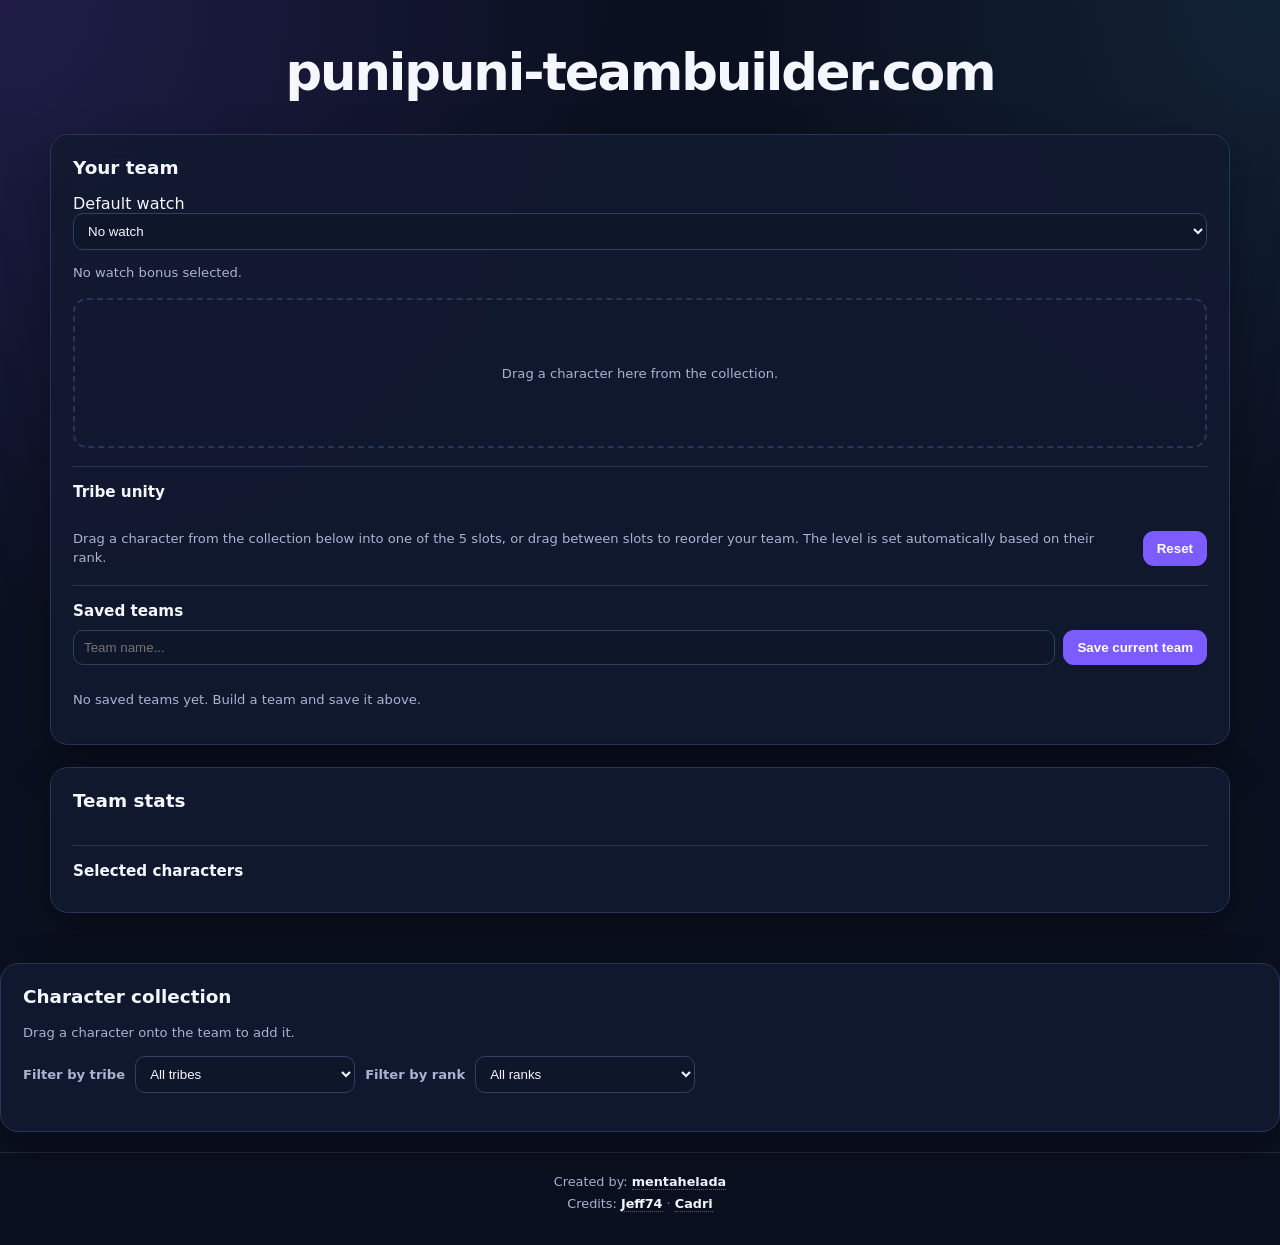
==== index.html @ 80f8f316 "Añadir todos los UZ, UZ+ y UZ++ del sheet y ordenar imágenes por rango - 353 yokais: 21 UZ++, 124 UZ" ====
<!DOCTYPE html>
<html lang="en">
<head>
  <meta charset="UTF-8" />
  <meta name="viewport" content="width=device-width, initial-scale=1.0" />
  <title>punipuni-teambuilder.com</title>
  <style>
    :root {
      --bg: #0b1020;
      --panel: #121a30;
      --panel-2: #18233f;
      --line: #273557;
      --text: #f5f7ff;
      --muted: #a9b4cf;
      --accent: #7c5cff;
      --accent-2: #4cc9f0;
      --good: #5ee6a8;
      --shadow: 0 18px 45px rgba(0,0,0,.30);
      --radius: 18px;
    }

    * { box-sizing: border-box; }

    body {
      margin: 0;
      min-height: 100vh;
      font-family: Inter, system-ui, -apple-system, BlinkMacSystemFont, "Segoe UI", sans-serif;
      color: var(--text);
      background:
        radial-gradient(circle at top left, rgba(124,92,255,.18), transparent 35%),
        radial-gradient(circle at top right, rgba(76,201,240,.10), transparent 30%),
        var(--bg);
    }

    header {
      padding: 42px 24px 24px;
      text-align: center;
    }

    header h1 {
      margin: 0 0 8px;
      font-size: clamp(2rem, 5vw, 3.2rem);
      letter-spacing: -.04em;
    }

    header p {
      margin: 0;
      color: var(--muted);
      font-size: 1rem;
    }

    main {
      width: min(1180px, calc(100% - 32px));
      margin: 0 auto 50px;
    }

    .layout {
      display: flex;
      flex-direction: column;
      gap: 22px;
      align-items: stretch;
    }

    .team-panel { order: 1; }
    .stats-panel { order: 2; }
    .characters-panel { order: 3; }

    .panel {
      background: rgba(18, 26, 48, .92);
      border: 1px solid var(--line);
      border-radius: var(--radius);
      box-shadow: var(--shadow);
      padding: 22px;
      backdrop-filter: blur(12px);
    }

    .panel-title {
      margin: 0 0 16px;
      font-size: 1.15rem;
    }

    .team-grid {
      display: grid;
      grid-template-columns: repeat(5, minmax(0, 1fr));
      gap: 12px;
    }

    .slot {
      background: linear-gradient(180deg, var(--panel-2), rgba(24,35,63,.55));
      border: 1px solid var(--line);
      border-radius: 16px;
      padding: 12px;
      transition: transform .18s ease, border-color .18s ease;
    }

    .slot:hover {
      transform: translateY(-2px);
      border-color: #3b4d78;
    }

    .slot.drag-over {
      border-color: var(--accent);
      box-shadow: 0 0 0 3px rgba(124,92,255,.18);
      transform: translateY(-3px);
    }

    .slot.dragging {
      opacity: .5;
    }

    .slot[draggable="true"] {
      cursor: grab;
    }

    .team-drop-active {
      border-color: var(--accent) !important;
      box-shadow: 0 0 0 3px rgba(124,92,255,.12);
    }

    .slot-center {
      border-color: #ffd166;
      box-shadow: 0 0 0 2px rgba(255,209,102,.18);
    }

    .center-badge {
      display: inline-flex;
      align-items: center;
      gap: 4px;
      margin-bottom: 8px;
      padding: 3px 8px;
      border-radius: 999px;
      background: rgba(255,209,102,.16);
      color: #ffd166;
      font-size: .7rem;
      font-weight: 800;
      letter-spacing: .02em;
    }

    .center-skill-text {
      margin-top: 8px;
      padding-top: 8px;
      border-top: 1px dashed var(--line);
      color: #ffd166;
      font-size: .74rem;
      line-height: 1.35;
    }

    .unity-text {
      margin-top: 8px;
      padding-top: 8px;
      border-top: 1px dashed var(--line);
      font-size: .74rem;
      line-height: 1.35;
    }

    .unity-text.unity-active {
      color: var(--accent-2);
    }

    .unity-text.unity-inactive {
      color: var(--muted);
    }

    .rank-badge {
      display: inline-flex;
      align-items: center;
      justify-content: center;
      margin-top: 7px;
      padding: 5px 9px;
      border-radius: 999px;
      background: rgba(124,92,255,.16);
      color: #d9d2ff;
      font-size: .72rem;
      font-weight: 800;
    }

    .level-fixed {
      color: var(--good);
      font-size: .75rem;
      font-weight: 800;
      margin-top: 5px;
    }

    .portrait {
      aspect-ratio: 1 / 1;
      display: grid;
      place-items: center;
      border-radius: 14px;
      margin-bottom: 10px;
      overflow: hidden;
      font-size: 2.5rem;
      font-weight: 800;
      background: linear-gradient(135deg, rgba(124,92,255,.75), rgba(76,201,240,.50));
      border: 1px solid rgba(255,255,255,.08);
    }

    .portrait img {
      width: 100%;
      height: 100%;
      object-fit: cover;
      display: block;
    }

    .slot-number {
      color: var(--muted);
      font-size: .78rem;
      margin-bottom: 3px;
    }

    .character-name {
      font-weight: 750;
      margin-bottom: 8px;
      white-space: nowrap;
      overflow: hidden;
      text-overflow: ellipsis;
    }

    select {
      width: 100%;
      background: #0e162a;
      color: var(--text);
      border: 1px solid #304263;
      border-radius: 10px;
      padding: 9px 10px;
      outline: none;
      cursor: pointer;
    }

    select:focus {
      border-color: var(--accent);
      box-shadow: 0 0 0 3px rgba(124,92,255,.18);
    }

    .level-label {
      display: block;
      margin-top: 10px;
      margin-bottom: 5px;
      color: var(--muted);
      font-size: .77rem;
      font-weight: 700;
    }

    .level-row {
      display: grid;
      grid-template-columns: 48px 1fr;
      gap: 7px;
      align-items: center;
    }

    .level-input {
      width: 100%;
      background: #0e162a;
      color: var(--text);
      border: 1px solid #304263;
      border-radius: 9px;
      padding: 7px 5px;
      text-align: center;
      outline: none;
    }

    .level-input:focus {
      border-color: var(--accent);
    }

    .level-range {
      width: 100%;
      accent-color: var(--accent);
      cursor: pointer;
    }

    .mini-stats {
      margin-top: 10px;
      display: grid;
      gap: 5px;
      font-size: .82rem;
    }

    .mini-stat {
      display: flex;
      justify-content: space-between;
      color: var(--muted);
    }

    .mini-stat strong { color: var(--text); }

    .summary {
      display: grid;
      grid-template-columns: repeat(2, 1fr);
      gap: 12px;
    }

    .summary-card {
      padding: 18px 16px;
      border-radius: 14px;
      background: #0e162a;
      border: 1px solid var(--line);
      display: flex;
      flex-direction: column;
      align-items: flex-start;
      gap: 2px;
    }

    .summary-icon {
      font-size: 1.3rem;
      line-height: 1;
      margin-bottom: 4px;
    }

    .summary-label {
      display: block;
      color: var(--muted);
      font-size: .8rem;
      font-weight: 650;
    }

    .summary-card strong {
      font-size: 1.6rem;
      font-variant-numeric: tabular-nums;
      letter-spacing: -.01em;
    }

    .selected-list {
      margin-top: 18px;
      border-top: 1px solid var(--line);
      padding-top: 16px;
    }

    .selected-list h3 {
      margin: 0 0 10px;
      font-size: .95rem;
    }

    .selected-item {
      display: flex;
      align-items: center;
      gap: 9px;
      padding: 9px 0;
      border-bottom: 1px solid rgba(39,53,87,.55);
    }

    .selected-item:last-child { border-bottom: 0; }

    .tribe-unity-panel {
      margin-top: 18px;
      border-top: 1px solid var(--line);
      padding-top: 16px;
    }

    .tribe-unity-title {
      margin: 0 0 10px;
      font-size: .95rem;
    }

    .tribe-unity-list {
      display: flex;
      flex-wrap: wrap;
      gap: 8px;
    }

    .tribe-unity-chip {
      display: flex;
      align-items: center;
      gap: 7px;
      padding: 6px 11px;
      border-radius: 999px;
      background: #0e162a;
      border: 1px solid var(--line);
      font-size: .82rem;
      font-weight: 700;
    }

    .tribe-unity-chip.tribe-unity-active {
      border-color: var(--accent-2);
      color: var(--accent-2);
    }

    .tribe-unity-chip.tribe-unity-inactive {
      color: var(--muted);
      opacity: .7;
    }

    .tribe-icon {
      width: 18px;
      height: 18px;
      border-radius: 50%;
      object-fit: cover;
      flex: 0 0 auto;
      background: rgba(255,255,255,.06);
    }

    .tribe-unity-name {
      white-space: nowrap;
    }

    .tribe-unity-value {
      font-variant-numeric: tabular-nums;
    }

    .saved-teams-panel {
      margin-top: 18px;
      border-top: 1px solid var(--line);
      padding-top: 16px;
    }

    .saved-teams-panel h3 {
      margin: 0 0 10px;
      font-size: .95rem;
    }

    .save-team-row {
      display: flex;
      gap: 8px;
      margin-bottom: 12px;
    }

    .save-team-row input {
      flex: 1;
      background: #0e162a;
      color: var(--text);
      border: 1px solid #304263;
      border-radius: 10px;
      padding: 9px 10px;
      outline: none;
      min-width: 0;
    }

    .save-team-row input:focus {
      border-color: var(--accent);
      box-shadow: 0 0 0 3px rgba(124,92,255,.18);
    }

    .save-team-row button {
      flex-shrink: 0;
    }

    .saved-teams-list {
      display: grid;
      gap: 8px;
    }

    .saved-team-item {
      display: flex;
      align-items: center;
      gap: 8px;
      padding: 9px 10px;
      background: rgba(24,35,63,.5);
      border: 1px solid var(--line);
      border-radius: 12px;
    }

    .saved-team-item .saved-team-name {
      flex: 1;
      font-weight: 650;
      font-size: .88rem;
      white-space: nowrap;
      overflow: hidden;
      text-overflow: ellipsis;
    }

    .saved-team-item button {
      padding: 6px 10px;
      font-size: .78rem;
    }

    .saved-team-item .delete-team-btn {
      background: transparent;
      border: 1px solid #4a3355;
      color: #ffb4c6;
    }

    .saved-team-item .delete-team-btn:hover {
      background: rgba(255,90,120,.12);
    }

    .dot {
      width: 10px;
      height: 10px;
      border-radius: 50%;
      background: var(--accent);
      flex: 0 0 auto;
    }

    .selected-item span {
      color: var(--muted);
      font-size: .82rem;
      margin-left: auto;
    }

    .controls {
      display: flex;
      justify-content: space-between;
      align-items: center;
      gap: 12px;
      margin-top: 18px;
    }

    button {
      border: 0;
      border-radius: 11px;
      padding: 10px 14px;
      color: white;
      background: var(--accent);
      cursor: pointer;
      font-weight: 750;
    }

    button:hover { filter: brightness(1.08); }

    .hint {
      color: var(--muted);
      font-size: .82rem;
      line-height: 1.45;
    }

    footer {
      text-align: center;
      color: #73809e;
      padding: 10px 20px 30px;
      font-size: .8rem;
    }

    .credits {
      margin-top: 20px;
      border-top: 1px solid rgba(169,180,207,.15);
      padding-top: 18px;
      line-height: 1.7;
    }
    .credits p { margin: 0; }
    .credits-label { color: var(--muted); }
    .credits a {
      color: var(--text);
      font-weight: 600;
      text-decoration: none;
      border-bottom: 1px dotted rgba(169,180,207,.5);
      transition: color .15s, border-color .15s;
    }
    .credits a:hover { color: #7289da; border-bottom-color: #7289da; }

    @media (max-width: 950px) {
      .team-grid { grid-template-columns: repeat(5, minmax(120px, 1fr)); overflow-x: auto; padding-bottom: 4px; }
    }

    @media (max-width: 600px) {
      main { width: min(100% - 18px, 1180px); }
      .panel { padding: 15px; }
      .team-grid { grid-template-columns: repeat(5, 140px); }
      .stat { grid-template-columns: 64px 1fr 58px; }
    }
  
.created-characters {
  margin-top: 18px;
  display: grid;
  grid-template-columns: repeat(auto-fill, minmax(220px, 1fr));
  gap: 14px;
}
.created-characters:empty {
  display: none;
}
.created-characters-title {
  grid-column: 1 / -1;
  margin: 4px 0 0;
  font-weight: 700;
}

.tribe-filter-row {
  display: flex;
  align-items: center;
  flex-wrap: wrap;
  gap: 10px;
  margin: 14px 0 16px;
}

.tribe-filter-row label {
  color: var(--muted);
  font-size: .82rem;
  font-weight: 650;
  white-space: nowrap;
}

.tribe-filter-row select {
  max-width: 220px;
}

.created-drag-card {
  border: 1px solid var(--line);
  border-radius: 12px;
  padding: 10px;
  cursor: grab;
  background: var(--panel-2);
}

.created-drag-card img {
  width: 100%;
  height: 110px;
  object-fit: contain;
  border-radius: 8px;
  display: block;
  margin-bottom: 8px;
}

.created-drag-card .portrait {
  height: 110px;
  margin-bottom: 8px;
}

.created-drag-card.dragging {
  opacity: .65;
}

.team-empty-hint {
  grid-column: 1/-1;
  min-height: 150px;
  display: flex;
  align-items: center;
  justify-content: center;
  border: 2px dashed var(--line);
  border-radius: 14px;
  padding: 24px;
  text-align: center;
}

</style>
</head>
<body>
  <header>
    <h1>punipuni-teambuilder.com</h1>
  </header>

  <main>
    <div class="layout">
      <section class="panel team-panel">
        <h2 class="panel-title">Your team</h2>

        <div class="bonus-panel" style="margin-bottom:16px;">
          <label>Default watch
            <select id="clockSelect">
              <option value="">No watch</option>
            </select>
          </label>
          <p id="clockSummary" class="hint">No watch bonus selected.</p>
        </div>

        <div id="teamGrid" class="team-grid"></div>

        <div class="tribe-unity-panel">
          <h3 class="tribe-unity-title">Tribe unity</h3>
          <div id="tribeUnityList" class="tribe-unity-list"></div>
        </div>

        <div class="controls">
          <div class="hint">
            Drag a character from the collection below into one of the 5 slots, or drag between slots to reorder your team.
            The level is set automatically based on their rank.
          </div>
          <button id="resetBtn" type="button">Reset</button>
        </div>

        <div class="saved-teams-panel">
          <h3>Saved teams</h3>
          <div class="save-team-row">
            <input id="saveTeamName" type="text" placeholder="Team name..." maxlength="40" />
            <button id="saveTeamBtn" type="button">Save current team</button>
          </div>
          <div id="savedTeamsList" class="saved-teams-list"></div>
        </div>
      </section>

      <aside class="panel stats-panel">
        <h2 class="panel-title">Team stats</h2>
        <div id="summary" class="summary"></div>

        <div class="selected-list">
          <h3>Selected characters</h3>
          <div id="selectedList"></div>
        </div>
      </aside>
    </div>
  </main>

  


<section class="panel characters-panel" style="margin-top:0;">
  <h2 class="panel-title">Character collection</h2>
  <p class="hint">Drag a character onto the team to add it.</p>
  <div class="tribe-filter-row">
    <label for="tribeFilter">Filter by tribe</label>
    <select id="tribeFilter">
      <option value="">All tribes</option>
    </select>
    <label for="rankFilter">Filter by rank</label>
    <select id="rankFilter">
      <option value="">All ranks</option>
    </select>
  </div>
  <div id="createdCharactersDragZone" style="display:grid;grid-template-columns:repeat(auto-fill,minmax(180px,1fr));gap:12px;"></div>
</section>






<footer class="credits">
    <p><span class="credits-label">Created by:</span> <a href="https://discord.com/users/1440708112867921940" target="_blank" rel="noopener noreferrer">mentahelada</a></p>
    <p><span class="credits-label">Credits:</span> <a href="https://discord.com/users/732345044425506827" target="_blank" rel="noopener noreferrer">Jeff74</a> · <a href="https://discord.com/users/458312562069733397" target="_blank" rel="noopener noreferrer">Cadri</a></p>
  </footer>

  <script src="character.js"></script>
  <script src="watches.js"></script>

  <script>

    const RANK_LEVELS = Object.freeze({
      "UZ": 90,
      "UZ+": 100,
      "UZ++": 110,
    });

    // Official list of tribes, used to fill the "Filter by tribe" dropdown.
    // A character's "tribe" field can be any of these (case-insensitive).
    const TRIBES = ["Shady", "Mysterious", "Eerie", "Brave", "Enma", "Charming", "Heartful", "Tough", "Slippery"];

    // Tribe icons shown next to each tribe's unity bonus (team panel).
    // Drop an image at img/tribes/<key>.png for each tribe you want an icon
    // for (key = tribe name, lowercase, spaces as-is) — e.g. img/tribes/shady.png.
    // Missing/broken images are just hidden, so this is fully optional.
    function getTribeIconPath(tribeKey) {
      return `img/tribes/${tribeKey}.png`;
    }

    // To add a new watch, add another object to this array.
    // id: internal value (no spaces), label: shown in the dropdown,
    // hpPercent / atkPercent: % bonus to HP and ATK (can differ),
    // affects: same filter format as centerSkill.affects:
    //   {}                         -> whole team
    //   { tribes: ["shady"] }      -> only those tribes
    //   { ranks: ["UZ+","UZ++"] }  -> only those ranks
    //   { genders: ["female"] }    -> only that gender
    //   { sagas: ["Nyanbo"] }      -> only that saga
    //   { ids: ["shadow"] }        -> only those specific characters
    
    
    // CLOCKS (the watches list) now lives in watches.js

    function getClock(id) {
      return CLOCKS.find(c => c.id === id) || null;
    }

    // Watches with centerOnly: true only boost the Yo-kai in the center slot
    // (and only if that Yo-kai matches the watch's "affects" filter).
    function describeClockTarget(clock) {
      const who = describeCenterFilter(clock.affects);
      if (!clock.centerOnly) return who;
      return who === "the whole team" ? "the center Yo-kai" : `the center Yo-kai (if ${who})`;
    }

    function describeClock(clock) {
      const who = describeClockTarget(clock);
      if (clock.hpPercent === clock.atkPercent) {
        return `${clock.label}: +${clock.hpPercent}% HP and ATK for ${who}.`;
      }
      return `${clock.label}: +${clock.hpPercent}% HP, +${clock.atkPercent}% ATK for ${who}.`;
    }


    const defaultTeam = [];
    let team = [];

    function getCharacter(id) {
      return characters.find(c => c.id === id) || null;
    }

    function getRankLevel(character) {
      if (!character) return 0;
      return RANK_LEVELS[String(character.rank || "").trim().toUpperCase()] || 0;
    }

    function getDupes(member) {
      const raw = Number(member?.dupes);
      return Math.max(0, Math.min(10, Number.isFinite(raw) ? raw : 0));
    }

    function getStats(character, dupes = 0) {
      // Initial stats +2% per dupe, up to +20% at 10 dupes.
      const d = Math.max(0, Math.min(10, Number(dupes) || 0));
      const mult = 1 + 0.02 * d;
      return { hp: Math.round(character.hp0 * mult), atk: Math.round(character.atk0 * mult) };
    }

    // Center slot: position 3 = array index 2.
    const CENTER_SLOT_INDEX = 2;

    // Decides whether "character" receives a center character's skill bonus.
    // "filter" can be:
    //   {}                         -> whole team (self included)
    //   { tribes: ["shady"] }      -> only those tribes (lowercase)
    //   { ranks: ["UZ+","UZ++"] }  -> only those ranks
    //   { genders: ["female"] }    -> only that gender
    //   { sagas: ["Nyanbo"] }      -> only that saga (matches character.saga, case-insensitive)
    //   { ids: ["shadow"] }        -> only those specific characters
    // Combine keys and ALL of them must match (AND).
    function characterMatchesCenterFilter(character, filter) {
      if (!filter || typeof filter !== "object") return true;
      if (Array.isArray(filter.tribes) && filter.tribes.length) {
        const tribes = filter.tribes.map(t => String(t).trim().toLowerCase());
        if (!tribes.includes(String(character.tribe || "").trim().toLowerCase())) return false;
      }
      if (Array.isArray(filter.ranks) && filter.ranks.length) {
        const ranks = filter.ranks.map(r => String(r).trim().toUpperCase());
        if (!ranks.includes(String(character.rank || "").trim().toUpperCase())) return false;
      }
      if (Array.isArray(filter.genders) && filter.genders.length) {
        const genders = filter.genders.map(g => String(g).trim().toLowerCase());
        if (!genders.includes(String(character.gender || "").trim().toLowerCase())) return false;
      }
      if (Array.isArray(filter.sagas) && filter.sagas.length) {
        const sagas = filter.sagas.map(s => String(s).trim().toLowerCase());
        if (!sagas.includes(String(character.saga || "").trim().toLowerCase())) return false;
      }
      if (Array.isArray(filter.ids) && filter.ids.length) {
        if (!filter.ids.includes(character.id)) return false;
      }
      return true;
    }

    function getCenterSkill() {
      const centerMember = team[CENTER_SLOT_INDEX];
      if (!centerMember) return null;
      const centerChar = getCharacter(centerMember.id);
      return centerChar?.centerSkill || null;
    }

    function describeCenterFilter(filter) {
      if (!filter || typeof filter !== "object") return "the whole team";
      const parts = [];
      if (Array.isArray(filter.tribes) && filter.tribes.length) {
        parts.push(filter.tribes.map(t => t[0].toUpperCase() + t.slice(1)).join("/") + " tribe");
      }
      if (Array.isArray(filter.ranks) && filter.ranks.length) {
        parts.push(filter.ranks.join("/") + " rank");
      }
      if (Array.isArray(filter.genders) && filter.genders.length) {
        parts.push(filter.genders.map(g => g[0].toUpperCase() + g.slice(1)).join("/") + " units");
      }
      if (Array.isArray(filter.sagas) && filter.sagas.length) {
        parts.push(filter.sagas.join("/") + " saga");
      }
      if (Array.isArray(filter.ids) && filter.ids.length) {
        const names = filter.ids.map(id => getCharacter(id)?.name || id);
        parts.push(names.join("/"));
      }
      return parts.length ? parts.join(", ") : "the whole team";
    }

    function describeCenterSkill(skill) {
      if (skill.label) return skill.label;
      const hpPercent = Number(skill.hpPercent) || 0;
      const atkPercent = Number(skill.atkPercent) || 0;
      const who = describeCenterFilter(skill.affects);
      if (hpPercent === atkPercent) {
        return `Center skill: +${hpPercent}% HP/ATK to ${who}`;
      }
      return `Center skill: +${hpPercent}% HP, +${atkPercent}% ATK to ${who}`;
    }

    // Unity: a character with a "unity" field grants a flat % HP/ATK bonus to the
    // WHOLE team, but only activates if there are at least 2 characters of that
    // character's own tribe in the current team (itself included). Position in
    // the team doesn't matter (unlike centerSkill).
    function getTribeCounts() {
      const counts = {};
      team.forEach(member => {
        const character = getCharacter(member.id);
        if (!character) return;
        const tribe = String(character.tribe || "").trim().toLowerCase();
        if (!tribe) return;
        counts[tribe] = (counts[tribe] || 0) + 1;
      });
      return counts;
    }

    function isUnityActive(character, tribeCounts) {
      if (!character?.unity) return false;
      const tribe = String(character.tribe || "").trim().toLowerCase();
      return (tribeCounts[tribe] || 0) >= 2;
    }

    function describeUnity(character) {
      const unity = character.unity;
      if (unity.label) return unity.label;
      const percent = Number(unity.percent) || 0;
      const tribeLabel = character.tribe
        ? String(character.tribe).trim().replace(/^./, c => c.toUpperCase())
        : "same tribe";
      return `Unity: +${percent}% HP/ATK to the team (needs 2+ ${tribeLabel})`;
    }

    // Builds one entry per tribe present in the current team that has at
    // least one "unity" character, summing the % from every ACTIVE unity of
    // that tribe (several characters of the same tribe can each carry their
    // own unity.percent, and they stack). Tribes that are present but haven't
    // reached the 2+ threshold yet are still listed (percent 0, active:false)
    // so the team panel can show "needs 1 more", etc.
    function getTribeUnityBreakdown() {
      const tribeCounts = getTribeCounts();
      const breakdown = {};

      team.forEach(member => {
        const character = getCharacter(member.id);
        if (!character || !character.unity) return;
        const tribeKey = String(character.tribe || "").trim().toLowerCase();
        if (!tribeKey) return;

        if (!breakdown[tribeKey]) {
          const tribeLabel = String(character.tribe).trim().replace(/^./, c => c.toUpperCase());
          const count = tribeCounts[tribeKey] || 0;
          breakdown[tribeKey] = {
            tribeKey,
            tribeLabel,
            count,
            active: count >= 2,
            percent: 0
          };
        }
        if (breakdown[tribeKey].active) {
          breakdown[tribeKey].percent += Number(character.unity.percent) || 0;
        }
      });

      return Object.values(breakdown).sort((a, b) => a.tribeLabel.localeCompare(b.tribeLabel));
    }

    function renderTribeUnity() {
      const list = document.getElementById("tribeUnityList");
      if (!list) return;

      const breakdown = getTribeUnityBreakdown();

      list.innerHTML = breakdown.length
        ? breakdown.map(entry => `
            <div class="tribe-unity-chip${entry.active ? " tribe-unity-active" : " tribe-unity-inactive"}">
              <img class="tribe-icon" src="${escapeHtml(getTribeIconPath(entry.tribeKey))}" alt="${escapeHtml(entry.tribeLabel)}" onerror="this.style.display='none'">
              <span class="tribe-unity-name">${escapeHtml(entry.tribeLabel)}</span>
              <span class="tribe-unity-value">${entry.active ? `+${entry.percent}%` : `${entry.count}/2`}</span>
            </div>
          `).join("")
        : '<p class="hint">No tribe unity characters in your current team.</p>';
    }

    // Female Unity: like Unity, but restricted to gender instead of tribe.
    // A character with a "femaleUnity" field grants a flat % HP/ATK bonus
    // ONLY to the FEMALE members of the team (not the whole team), and only
    // activates if there are at least 2 female characters in the current
    // team (itself included, if it is female). Unlike regular Unity,
    // femaleUnity has separate hpPercent/atkPercent (they don't have to match).
    function getGenderCounts() {
      const counts = {};
      team.forEach(member => {
        const character = getCharacter(member.id);
        if (!character) return;
        const gender = String(character.gender || "").trim().toLowerCase();
        if (!gender) return;
        counts[gender] = (counts[gender] || 0) + 1;
      });
      return counts;
    }

    function isFemaleUnityActive(character, genderCounts) {
      if (!character?.femaleUnity) return false;
      return (genderCounts.female || 0) >= 2;
    }

    function describeFemaleUnity(character) {
      const femaleUnity = character.femaleUnity;
      if (femaleUnity.label) return femaleUnity.label;
      const hpPercent = Number(femaleUnity.hpPercent) || 0;
      const atkPercent = Number(femaleUnity.atkPercent) || 0;
      if (hpPercent === atkPercent) {
        return `Female Unity: +${hpPercent}% HP/ATK to female units (needs 2+ female units)`;
      }
      return `Female Unity: +${hpPercent}% HP, +${atkPercent}% ATK to female units (needs 2+ female units)`;
    }

    function getInitials(name) {
      return name
        .split(" ")
        .map(word => word[0])
        .join("")
        .slice(0, 2)
        .toUpperCase();
    }

    function getGenderSymbol(gender) {
      const g = String(gender || "").trim().toLowerCase();
      if (g === "female") return "♀";
      if (g === "male") return "♂";
      return "";
    }

    function renderTeam() {
      const grid = document.getElementById("teamGrid");
      const tribeCounts = getTribeCounts();
      const genderCounts = getGenderCounts();

      grid.innerHTML = team.length
        ? team.map((member, index) => {
            const char = getCharacter(member.id);
            if (!char) return "";

            const level = getRankLevel(char);
            const dupes = getDupes(member);
            const stats = getStats(char, dupes);

            const portrait = char.image
              ? `<img src="${escapeHtml(char.image)}" alt="${escapeHtml(char.name)}" loading="lazy">`
              : getInitials(char.name);

            const dupeOptions = Array.from({ length: 11 }, (_, i) => i)
              .map(n => `<option value="${n}" ${n === dupes ? "selected" : ""}>${n}</option>`)
              .join("");

            const isCenter = index === CENTER_SLOT_INDEX;
            const centerBadge = isCenter ? '<div class="center-badge">★ Center</div>' : "";
            const centerSkillText = isCenter && char.centerSkill
              ? `<div class="center-skill-text">${escapeHtml(describeCenterSkill(char.centerSkill))}</div>`
              : "";

            const unityActive = isUnityActive(char, tribeCounts);
            const unityText = char.unity
              ? `<div class="unity-text${unityActive ? " unity-active" : " unity-inactive"}">${escapeHtml(describeUnity(char))}${unityActive ? "" : " — not active"}</div>`
              : "";

            const femaleUnityActive = isFemaleUnityActive(char, genderCounts);
            const femaleUnityText = char.femaleUnity
              ? `<div class="unity-text${femaleUnityActive ? " unity-active" : " unity-inactive"}">${escapeHtml(describeFemaleUnity(char))}${femaleUnityActive ? "" : " — not active"}</div>`
              : "";

            return `
              <div class="slot${isCenter ? " slot-center" : ""}" data-slot="${index}" data-character-id="${escapeHtml(char.id)}" draggable="true">
                ${centerBadge}
                <div class="portrait">${portrait}</div>
                <div class="slot-number">Position ${index + 1}</div>
                <div class="character-name" title="${escapeHtml(char.name)}">${escapeHtml(char.name)}</div>
                <div class="rank-badge">${escapeHtml(String(char.rank || "").toUpperCase())} ${getGenderSymbol(char.gender)} · Lv. ${level}</div>
                <div class="level-fixed">Level locked by rank</div>
                <label class="level-label" for="dupes-${index}">Dupes (0-10)</label>
                <select class="dupes-select" id="dupes-${index}" data-slot="${index}" draggable="false">${dupeOptions}</select>
                <div class="mini-stats">
                  <div class="mini-stat"><span>HP</span><strong>${stats.hp.toLocaleString("en-US")}</strong></div>
                  <div class="mini-stat"><span>ATK</span><strong>${stats.atk.toLocaleString("en-US")}</strong></div>
                </div>
                ${centerSkillText}
                ${unityText}
                ${femaleUnityText}
              </div>`;
          }).join("")
        : '<div class="hint team-empty-hint">Drag a character here from the collection.</div>';
    }

    function calculateTeamStats() {
      const selectedClock = document.getElementById("clockSelect")?.value || "";
      const clock = getClock(selectedClock);
      const centerSkill = getCenterSkill();

      const tribeCounts = getTribeCounts();
      let unityPercent = 0;
      team.forEach(member => {
        const character = getCharacter(member.id);
        if (character && isUnityActive(character, tribeCounts)) {
          unityPercent += Number(character.unity.percent) || 0;
        }
      });

      // Female Unity bonus: summed separately for HP/ATK (they can differ),
      // and only ever applied to female team members below — never the whole team.
      const genderCounts = getGenderCounts();
      let femaleUnityHpPercent = 0;
      let femaleUnityAtkPercent = 0;
      team.forEach(member => {
        const character = getCharacter(member.id);
        if (character && isFemaleUnityActive(character, genderCounts)) {
          femaleUnityHpPercent += Number(character.femaleUnity.hpPercent) || 0;
          femaleUnityAtkPercent += Number(character.femaleUnity.atkPercent) || 0;
        }
      });

      return team.reduce((total, member, index) => {
        const character = getCharacter(member.id);
        const stats = getStats(character, getDupes(member));

        let hpPercent = unityPercent;
        let atkPercent = unityPercent;

        const isFemale = String(character.gender || "").trim().toLowerCase() === "female";
        if (isFemale) {
          hpPercent += femaleUnityHpPercent;
          atkPercent += femaleUnityAtkPercent;
        }

        const clockReachesSlot = !clock?.centerOnly || index === CENTER_SLOT_INDEX;
        if (clock && clockReachesSlot && characterMatchesCenterFilter(character, clock.affects)) {
          hpPercent += Number(clock.hpPercent) || 0;
          atkPercent += Number(clock.atkPercent) || 0;
        }

        if (centerSkill && characterMatchesCenterFilter(character, centerSkill.affects)) {
          hpPercent += Number(centerSkill.hpPercent) || 0;
          atkPercent += Number(centerSkill.atkPercent) || 0;
        }

        const hp = stats.hp * (1 + hpPercent / 100);
        const atk = stats.atk * (1 + atkPercent / 100);

        total.hp += Math.round(hp);
        total.atk += Math.round(atk);
        return total;
      }, { hp: 0, atk: 0 });
    }

    function renderStats() {
      const totals = calculateTeamStats();

      document.getElementById("summary").innerHTML = `
        <div class="summary-card">
          <span class="summary-icon">❤</span>
          <span class="summary-label">Team total HP</span>
          <strong>${totals.hp.toLocaleString("en-US")}</strong>
        </div>
        <div class="summary-card">
          <span class="summary-icon">⚔</span>
          <span class="summary-label">Team total ATK</span>
          <strong>${totals.atk.toLocaleString("en-US")}</strong>
        </div>
      `;
    }

    function renderSelectedList() {
      const list = document.getElementById("selectedList");

      list.innerHTML = team.map((member, index) => {
        const c = getCharacter(member.id);
        return `
          <div class="selected-item">
            <div class="dot"></div>
            <strong>${index + 1}. ${escapeHtml(c.name)}</strong>
            <span>${escapeHtml(String(c.rank || "").toUpperCase())} · Lv. ${getRankLevel(c)} · ${getDupes(member)} dupe${getDupes(member) === 1 ? "" : "s"}</span>
          </div>
        `;
      }).join("");
    }

    function render() {
      renderTeam();
      renderStats();
      renderSelectedList();
      renderTribeUnity();
    }

    function escapeHtml(value) {
      return String(value)
        .replaceAll("&", "&amp;")
        .replaceAll("<", "&lt;")
        .replaceAll(">", "&gt;")
        .replaceAll('"', "&quot;")
        .replaceAll("'", "&#039;");
    }

    document.getElementById("resetBtn").addEventListener("click", () => {
      team = defaultTeam.map(id => ({ id, level: getRankLevel(getCharacter(id)) }));
      render();
    });

    render();
  

    // Delegated listeners for the team grid: set up ONCE here instead of being
    // re-attached to every slot/select on every render() call.
    const teamGrid = document.getElementById("teamGrid");

    teamGrid.addEventListener("change", event => {
      const select = event.target.closest(".dupes-select");
      if (!select) return;
      const index = Number(select.dataset.slot);
      if (team[index]) {
        team[index].dupes = Math.max(0, Math.min(10, Number(select.value) || 0));
        render();
      }
    });

    teamGrid.addEventListener("dragstart", event => {
      const slot = event.target.closest(".slot[draggable='true']");
      if (!slot) return;
      event.dataTransfer.setData("text/plain", slot.dataset.characterId);
      event.dataTransfer.effectAllowed = "move";
      slot.classList.add("dragging");
    });

    teamGrid.addEventListener("dragend", event => {
      const slot = event.target.closest(".slot");
      if (slot) slot.classList.remove("dragging");
    });

    teamGrid.addEventListener("dragover", event => {
      event.preventDefault();
      event.dataTransfer.dropEffect = "move";
      teamGrid.classList.add("team-drop-active");

      const slot = event.target.closest(".slot");
      teamGrid.querySelectorAll(".slot.drag-over").forEach(s => {
        if (s !== slot) s.classList.remove("drag-over");
      });
      if (slot) slot.classList.add("drag-over");
    });

    teamGrid.addEventListener("dragleave", event => {
      if (!teamGrid.contains(event.relatedTarget)) {
        teamGrid.classList.remove("team-drop-active");
        teamGrid.querySelectorAll(".slot.drag-over").forEach(s => s.classList.remove("drag-over"));
      }
    });

    teamGrid.addEventListener("drop", event => {
      event.preventDefault();
      teamGrid.classList.remove("team-drop-active");
      teamGrid.querySelectorAll(".slot.drag-over").forEach(s => s.classList.remove("drag-over"));

      const id = event.dataTransfer.getData("text/plain");
      if (!id || !characters.some(c => c.id === id)) return;

      const slot = event.target.closest(".slot");
      if (slot) {
        const target = Number(slot.dataset.slot);
        const existing = team.findIndex(m => m.id === id);
        if (existing !== -1 && existing !== target) {
          [team[existing], team[target]] = [team[target], team[existing]];
        } else if (existing === -1) {
          team[target] = { id, level: getRankLevel(getCharacter(id)), dupes: 0 };
        }
        render();
        return;
      }

      // Dropped on the grid background (no specific slot under the cursor).
      if (team.some(member => member.id === id)) return;
      if (team.length < 5) {
        team.push({ id, level: getRankLevel(getCharacter(id)), dupes: 0 });
        render();
      }
    });

</script>

<script>
(function(){
  function updateBonuses(){
    const clock = getClock(document.getElementById('clockSelect')?.value || '');
    const out = document.getElementById('bonusSummary');
    if (out) {
      out.textContent = clock
        ? `Total bonus: +${clock.hpPercent}% HP, +${clock.atkPercent}% ATK`
        : 'Total bonus: 0%';
    }
    window.teamBonusHpPercent = clock ? clock.hpPercent : 0;
    window.teamBonusAtkPercent = clock ? clock.atkPercent : 0;
  }

  const clockSelect = document.getElementById('clockSelect');
  const clockSummary = document.getElementById('clockSummary');

  if (clockSelect) {
    CLOCKS.forEach(clock => {
      const opt = document.createElement('option');
      opt.value = clock.id;
      const who = describeClockTarget(clock);
      const percentText = clock.hpPercent === clock.atkPercent
        ? `+${clock.hpPercent}% HP and ATK`
        : `+${clock.hpPercent}% HP, +${clock.atkPercent}% ATK`;
      opt.textContent = `${clock.label} (${percentText} for ${who})`;
      clockSelect.appendChild(opt);
    });
  }

  if (clockSelect) clockSelect.addEventListener('change', () => {
    const clock = getClock(clockSelect.value);
    if (clockSummary) {
      clockSummary.textContent = clock ? describeClock(clock) : 'No watch bonus selected.';
    }
    updateBonuses();
    if (typeof render === 'function') render();
  });

  window.renderCreatedDragZone = function(){
    const zone = document.getElementById('createdCharactersDragZone');
    if (!zone || typeof characters === 'undefined') return;

    const tribeFilter = document.getElementById('tribeFilter');
    const selectedTribe = (tribeFilter?.value || '').trim().toLowerCase();
    const rankFilter = document.getElementById('rankFilter');
    const selectedRank = (rankFilter?.value || '').trim().toUpperCase();

    const visibleCharacters = characters.filter(c => {
      const matchesTribe = !selectedTribe || String(c.tribe || '').trim().toLowerCase() === selectedTribe;
      const matchesRank = !selectedRank || String(c.rank || '').trim().toUpperCase() === selectedRank;
      return matchesTribe && matchesRank;
    });

    zone.innerHTML = visibleCharacters.length ? visibleCharacters.map(c => `
      <div class="created-drag-card" draggable="true" data-character-id="${escapeHtml(c.id)}">
        ${c.image
          ? `<img src="${escapeHtml(c.image)}" alt="${escapeHtml(c.name)}" loading="lazy">`
          : `<div class="portrait">${getInitials(c.name)}</div>`}
        <strong>${escapeHtml(c.name)}</strong>
        <div class="hint">${escapeHtml(c.tribe || '')} ${getGenderSymbol(c.gender)} · ${escapeHtml(String(c.rank || '').toUpperCase())} · Lv. ${getRankLevel(c)}</div>
        ${c.saga ? `<div class="hint">${escapeHtml(c.saga)}</div>` : ""}
        <div class="hint">ATK: ${getStats(c, 10).atk.toLocaleString('en-US')}<br>HP: ${getStats(c, 10).hp.toLocaleString('en-US')}</div>
      </div>`).join('') : '<p class="hint">No characters match this filter.</p>';
  };

  const tribeFilterSelect = document.getElementById('tribeFilter');
  if (tribeFilterSelect) {
    TRIBES.forEach(tribe => {
      const opt = document.createElement('option');
      opt.value = tribe;
      opt.textContent = tribe;
      tribeFilterSelect.appendChild(opt);
    });
    tribeFilterSelect.addEventListener('change', () => window.renderCreatedDragZone());
  }

  const rankFilterSelect = document.getElementById('rankFilter');
  if (rankFilterSelect) {
    Object.keys(RANK_LEVELS).forEach(rank => {
      const opt = document.createElement('option');
      opt.value = rank;
      opt.textContent = rank;
      rankFilterSelect.appendChild(opt);
    });
    rankFilterSelect.addEventListener('change', () => window.renderCreatedDragZone());
  }

  // Delegated listeners for the character collection: set up ONCE instead of
  // being re-attached to every card on every render/filter change.
  const createdZone = document.getElementById('createdCharactersDragZone');
  if (createdZone) {
    createdZone.addEventListener('dragstart', e => {
      const card = e.target.closest('.created-drag-card');
      if (!card) return;
      e.dataTransfer.setData('text/plain', card.dataset.characterId);
      e.dataTransfer.effectAllowed = 'copy';
      card.classList.add('dragging');
    });
    createdZone.addEventListener('dragend', e => {
      const card = e.target.closest('.created-drag-card');
      if (card) card.classList.remove('dragging');
    });
    createdZone.addEventListener('click', e => {
      const card = e.target.closest('.created-drag-card');
      if (!card) return;
      const id = card.dataset.characterId;
      if (team.length < 5 && !team.some(member => member.id === id)) {
        team.push({ id, level: getRankLevel(getCharacter(id)), dupes: 0 });
        render();
      }
    });
  }

  updateBonuses();
  window.renderCreatedDragZone();
})();
</script>


<script>
(function(){
  const TEAM_KEY = "teamBuilderTeamV3";

  function saveTeam() {
    try {
      localStorage.setItem(TEAM_KEY, JSON.stringify(team));
    } catch(e) {}
  }

  const originalRender = render;
  window.render = function(){
    saveTeam();
    originalRender();
    // renderCreatedDragZone() is NOT called here on purpose: its output only
    // depends on the tribe/rank filters, not on team state, so re-running it
    // on every drag/dupe-change/save would re-render the whole character
    // collection for no reason. It's called on initial load and whenever a
    // filter changes (see their own listeners below).
  };

  try {
    const savedTeam = JSON.parse(localStorage.getItem(TEAM_KEY) || "null");
    if (Array.isArray(savedTeam)) {
      team = savedTeam
        .filter(m => m && characters.some(c => c.id === m.id))
        .slice(0, 5)
        .map(m => ({ id: m.id, level: getRankLevel(getCharacter(m.id)), dupes: Math.max(0, Math.min(10, Number.isFinite(Number(m.dupes)) ? Number(m.dupes) : 0)) }));
    }
  } catch(e) {}

  originalRender();
  renderCreatedDragZone();
})();
</script>

<script>
(function(){
  const SAVED_TEAMS_KEY = "teamBuilderSavedTeamsV1";

  function getSavedTeams() {
    try {
      const list = JSON.parse(localStorage.getItem(SAVED_TEAMS_KEY) || "[]");
      return Array.isArray(list) ? list : [];
    } catch(e) {
      return [];
    }
  }

  function setSavedTeams(list) {
    try {
      localStorage.setItem(SAVED_TEAMS_KEY, JSON.stringify(list));
    } catch(e) {}
  }

  function sanitizeTeamForSave(t) {
    return t
      .filter(m => m && characters.some(c => c.id === m.id))
      .slice(0, 5)
      .map(m => ({ id: m.id, dupes: Math.max(0, Math.min(10, Number.isFinite(Number(m.dupes)) ? Number(m.dupes) : 0)) }));
  }

  function renderSavedTeams() {
    const list = document.getElementById("savedTeamsList");
    if (!list) return;

    const savedTeams = getSavedTeams();

    list.innerHTML = savedTeams.length
      ? savedTeams.map(entry => `
          <div class="saved-team-item" data-team-id="${escapeHtml(entry.id)}">
            <span class="saved-team-name" title="${escapeHtml(entry.name)}">${escapeHtml(entry.name)}</span>
            <button type="button" class="load-team-btn">Load</button>
            <button type="button" class="delete-team-btn">Delete</button>
          </div>
        `).join("")
      : '<p class="hint">No saved teams yet. Build a team and save it above.</p>';

    list.querySelectorAll(".load-team-btn").forEach(btn => {
      btn.addEventListener("click", () => {
        const id = btn.closest(".saved-team-item")?.dataset.teamId;
        const entry = getSavedTeams().find(t => t.id === id);
        if (!entry) return;

        team = sanitizeTeamForSave(entry.team).map(m => ({
          id: m.id,
          level: getRankLevel(getCharacter(m.id)),
          dupes: m.dupes
        }));
        render();
      });
    });

    list.querySelectorAll(".delete-team-btn").forEach(btn => {
      btn.addEventListener("click", () => {
        const id = btn.closest(".saved-team-item")?.dataset.teamId;
        setSavedTeams(getSavedTeams().filter(t => t.id !== id));
        renderSavedTeams();
      });
    });
  }

  const saveTeamBtn = document.getElementById("saveTeamBtn");
  const saveTeamName = document.getElementById("saveTeamName");

  if (saveTeamBtn) {
    saveTeamBtn.addEventListener("click", () => {
      const name = (saveTeamName?.value || "").trim();
      if (!name) {
        saveTeamName?.focus();
        return;
      }
      if (!team.length) return;

      const savedTeams = getSavedTeams();
      const id = `team-${Date.now()}-${Math.random().toString(36).slice(2, 7)}`;
      savedTeams.push({ id, name, team: sanitizeTeamForSave(team) });
      setSavedTeams(savedTeams);

      if (saveTeamName) saveTeamName.value = "";
      renderSavedTeams();
    });
  }

  if (saveTeamName) {
    saveTeamName.addEventListener("keydown", event => {
      if (event.key === "Enter") saveTeamBtn?.click();
    });
  }

  renderSavedTeams();
})();
</script>

</body>
</html>
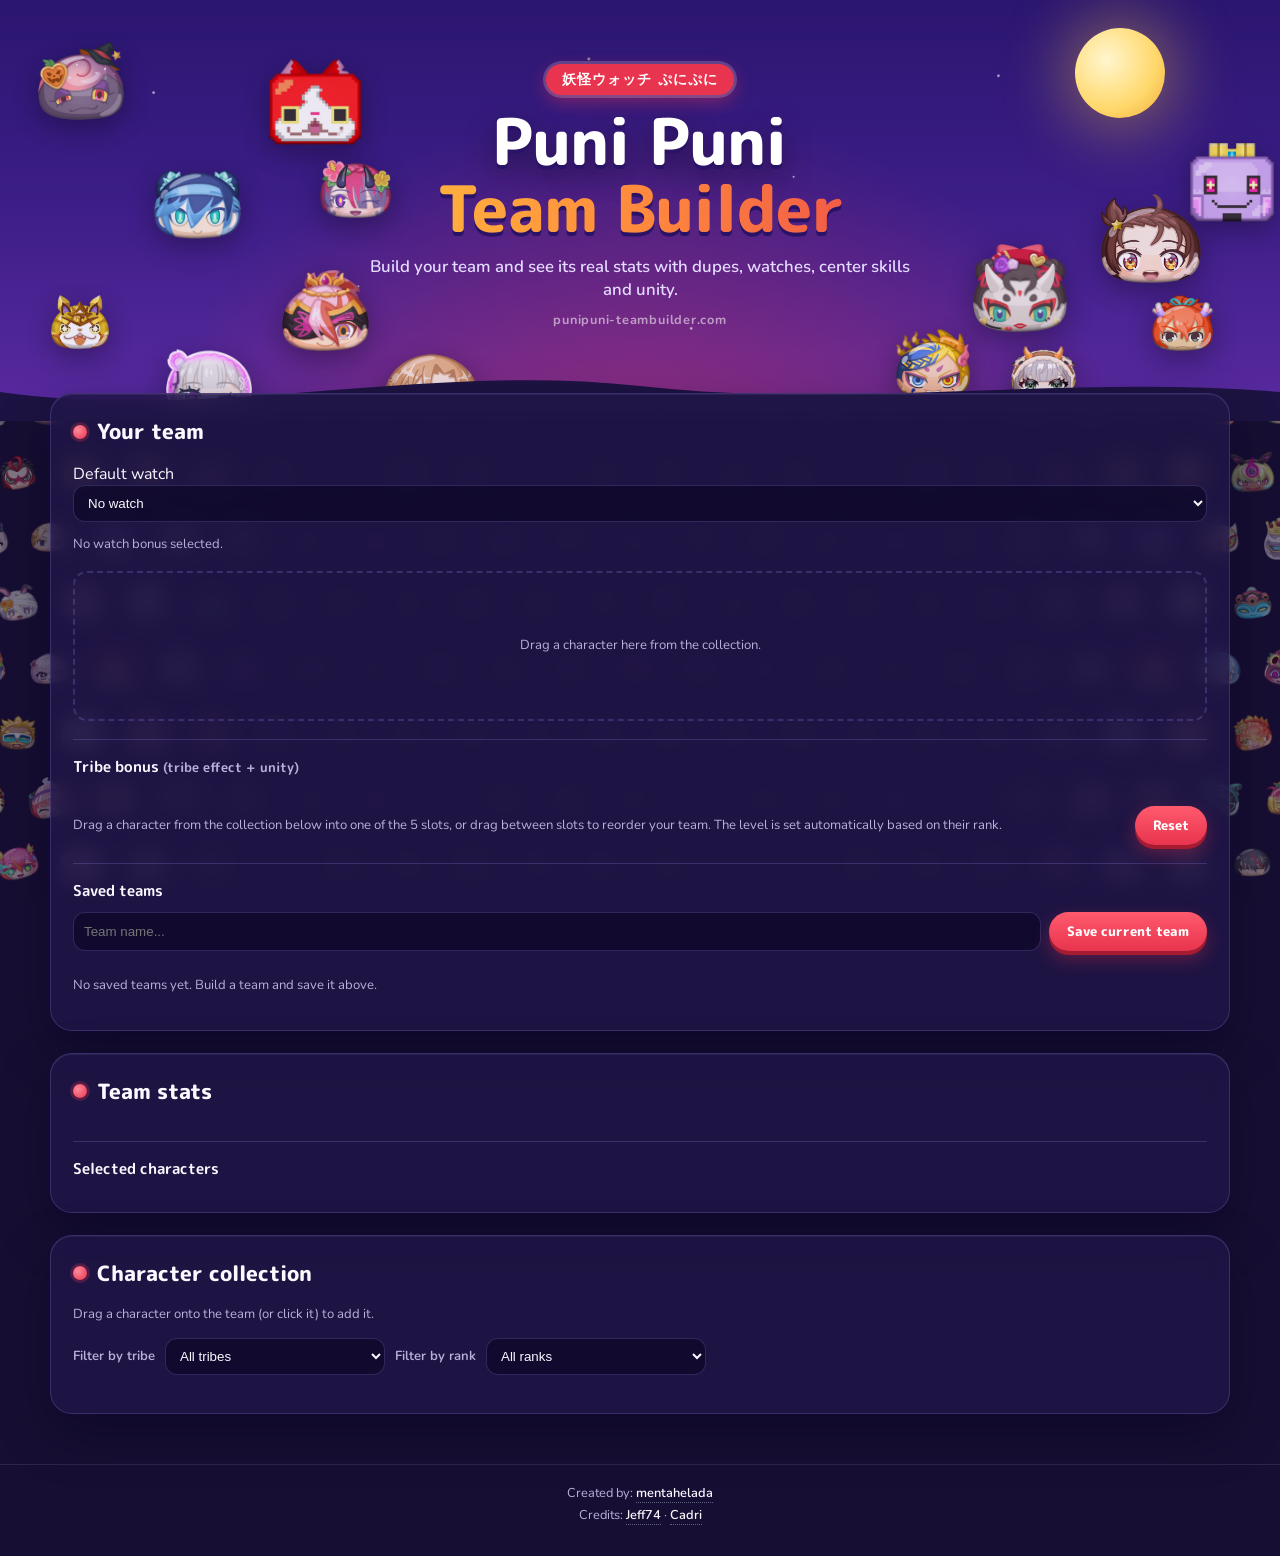
==== commit 38526187: "Rediseño Yo-kai Watch, barra fija del equipo y bonus de tribu - Banner con cielo nocturno y punis fl" ====
--- a/index.html
+++ b/index.html
@@ -3,7 +3,10 @@
 <head>
   <meta charset="UTF-8" />
   <meta name="viewport" content="width=device-width, initial-scale=1.0" />
-  <title>punipuni-teambuilder.com</title>
+  <title>Puni Puni Team Builder</title>
+  <link rel="preconnect" href="https://fonts.googleapis.com" />
+  <link rel="preconnect" href="https://fonts.gstatic.com" crossorigin />
+  <link href="https://fonts.googleapis.com/css2?family=M+PLUS+Rounded+1c:wght@500;700;800&family=Nunito:wght@500;600;700;800&display=swap" rel="stylesheet" />
   <style>
     :root {
       --bg: #0b1020;
@@ -607,6 +610,301 @@
   opacity: .65;
 }
 
+/* ==================== Yo-kai Watch theme ==================== */
+:root {
+  --bg: #170f33;
+  --panel: rgba(32, 22, 72, .78);
+  --panel-2: #2a1d5c;
+  --line: rgba(160, 140, 255, .22);
+  --text: #fbf8ff;
+  --muted: #b9b0dc;
+  --accent: #e8344e;      /* rojo del reloj */
+  --accent-2: #4fd6ff;
+  --gold: #ffcf3f;
+  --good: #6ef0b2;
+  --radius: 22px;
+  --t-brave: #ff5a5f;  --t-mysterious: #ffd23f; --t-tough: #ff9a3c;
+  --t-charming: #ff7ac6; --t-heartful: #5fe08a; --t-shady: #6c8cff;
+  --t-eerie: #b66dff;  --t-slippery: #3fd5e8;  --t-enma: #e0b13a;
+}
+
+body {
+  font-family: "Nunito", system-ui, sans-serif;
+  background: #170f33;
+}
+/* Fondo: mosaico de punis, visible a los lados y oscurecido en el centro */
+body::before {
+  content: ""; position: fixed; inset: -600px 0 0 -600px; z-index: -1; pointer-events: none;
+  background:
+    url("fondo-punis.webp") 0 0 / 520px 520px repeat;
+  opacity: .75;
+  animation: drift 90s linear infinite;
+}
+body::after {
+  content: ""; position: fixed; inset: 0; z-index: -1; pointer-events: none;
+  background:
+    radial-gradient(1200px 600px at 10% -10%, rgba(232,52,78,.22), transparent 60%),
+    radial-gradient(900px 500px at 100% 0%, rgba(79,214,255,.14), transparent 60%),
+    linear-gradient(90deg,
+      rgba(23,15,51,.35) 0%, rgba(23,15,51,.6) 11%,
+      rgba(23,15,51,.95) 22%, rgba(23,15,51,.95) 78%,
+      rgba(23,15,51,.6) 89%, rgba(23,15,51,.35) 100%);
+}
+@keyframes drift { to { transform: translate(520px, 520px); } }
+@media (prefers-reduced-motion: reduce) { body::before { animation: none; } }
+
+h1, h2, h3, .panel-title, button, .rank-pill, .rank-badge, .center-badge {
+  font-family: "M PLUS Rounded 1c", "Nunito", sans-serif;
+}
+
+/* ---------- Banner ---------- */
+.hero {
+  position: relative;
+  overflow: hidden;
+  padding: 64px 20px 92px;
+  text-align: center;
+  background:
+    radial-gradient(ellipse at 50% 120%, rgba(232,52,78,.45), transparent 55%),
+    linear-gradient(180deg, #2b1670 0%, #3b1d86 45%, #5a2aa0 100%);
+  isolation: isolate;
+}
+.hero-stars {
+  position: absolute; inset: 0; z-index: -2; opacity: .8;
+  background-image:
+    radial-gradient(2px 2px at 12% 22%, #fff, transparent),
+    radial-gradient(1.5px 1.5px at 28% 68%, #fff, transparent),
+    radial-gradient(2px 2px at 46% 14%, #ffe9a8, transparent),
+    radial-gradient(1.5px 1.5px at 62% 42%, #fff, transparent),
+    radial-gradient(2px 2px at 78% 18%, #fff, transparent),
+    radial-gradient(1.5px 1.5px at 88% 60%, #bfe9ff, transparent),
+    radial-gradient(1.5px 1.5px at 6% 80%, #fff, transparent),
+    radial-gradient(2px 2px at 54% 78%, #fff, transparent);
+  animation: twinkle 4s ease-in-out infinite alternate;
+}
+.hero-moon {
+  position: absolute; z-index: -2; top: 28px; right: 9%;
+  width: 90px; height: 90px; border-radius: 50%;
+  background: radial-gradient(circle at 35% 35%, #fff6cf, #ffd86b 60%, #f0a93a);
+  box-shadow: 0 0 60px 14px rgba(255, 207, 63, .35);
+}
+.hero-punis { position: absolute; inset: 0; z-index: -1; pointer-events: none; }
+.hero-puni {
+  position: absolute;
+  width: var(--s, 76px);
+  opacity: .9;
+  filter: drop-shadow(0 8px 14px rgba(0,0,0,.35));
+  animation: float var(--d, 7s) ease-in-out var(--delay, 0s) infinite alternate;
+}
+.hero-content { position: relative; max-width: 760px; margin: 0 auto; }
+.hero-kicker {
+  display: inline-block; margin-bottom: 12px; padding: 6px 16px;
+  border-radius: 999px; font-weight: 800; letter-spacing: .08em; font-size: .85rem;
+  color: #fff; background: var(--accent);
+  box-shadow: 0 0 0 3px rgba(255,255,255,.18), 0 6px 18px rgba(232,52,78,.45);
+}
+.hero h1 {
+  margin: 0; font-size: clamp(2.3rem, 6vw, 4rem); font-weight: 800; line-height: 1.05;
+  letter-spacing: -.01em; color: #fff;
+  text-shadow: 0 4px 0 #2a1366, 0 10px 30px rgba(0,0,0,.45);
+}
+.hero h1 span {
+  display: block;
+  background: linear-gradient(90deg, var(--gold), #ff8a3d 50%, var(--accent));
+  -webkit-background-clip: text; background-clip: text; color: transparent;
+  text-shadow: none; filter: drop-shadow(0 4px 0 #2a1366);
+}
+.hero p { margin: 14px auto 0; max-width: 560px; color: #e4dcff; font-size: 1.05rem; font-weight: 600; }
+.hero-domain { margin-top: 10px; color: rgba(255,255,255,.55); font-size: .8rem; font-weight: 700; letter-spacing: .06em; }
+.hero-wave { position: absolute; left: 0; right: 0; bottom: -1px; width: 100%; height: 60px; fill: #1d1342; }
+
+@keyframes float { from { transform: translateY(0) rotate(-4deg); } to { transform: translateY(-18px) rotate(4deg); } }
+@keyframes twinkle { from { opacity: .45; } to { opacity: 1; } }
+@media (prefers-reduced-motion: reduce) {
+  .hero-puni, .hero-stars { animation: none; }
+}
+
+/* ---------- Paneles ---------- */
+main { margin-top: -28px; position: relative; z-index: 1; }
+.panel {
+  background: var(--panel);
+  border: 1px solid var(--line);
+  border-radius: var(--radius);
+  box-shadow: 0 20px 50px rgba(5, 0, 30, .45), inset 0 1px 0 rgba(255,255,255,.06);
+}
+.panel-title {
+  display: flex; align-items: center; gap: 10px;
+  font-size: 1.3rem; font-weight: 800;
+}
+.panel-title::before {
+  content: ""; width: 14px; height: 14px; border-radius: 50%; flex: 0 0 auto;
+  background: radial-gradient(circle at 35% 35%, #ff8a9a, var(--accent));
+  box-shadow: 0 0 0 3px rgba(232,52,78,.25);
+}
+button {
+  background: linear-gradient(180deg, #ff5a6e, var(--accent));
+  box-shadow: 0 4px 0 #a51b30, 0 8px 18px rgba(232,52,78,.35);
+  border-radius: 999px; padding: 10px 18px;
+  transition: transform .12s ease, box-shadow .12s ease;
+}
+button:active { transform: translateY(3px); box-shadow: 0 1px 0 #a51b30; }
+select, .save-team-row input, .level-input { background: rgba(14, 8, 40, .75); border-color: var(--line); border-radius: 12px; }
+
+/* ---------- Equipo ---------- */
+.slot {
+  --tc: var(--accent-2);
+  background: linear-gradient(180deg, rgba(255,255,255,.07), rgba(255,255,255,.02));
+  border: 2px solid color-mix(in srgb, var(--tc) 45%, transparent);
+  border-radius: 20px;
+}
+.slot .portrait {
+  background: radial-gradient(circle at 50% 60%, color-mix(in srgb, var(--tc) 40%, transparent), transparent 70%);
+  border: 0;
+}
+.slot .portrait img { object-fit: contain; }
+.slot:hover { border-color: var(--tc); box-shadow: 0 10px 26px color-mix(in srgb, var(--tc) 30%, transparent); }
+.slot-center {
+  border-color: var(--gold) !important;
+  box-shadow: 0 0 0 3px rgba(255,207,63,.25), 0 12px 32px rgba(255,207,63,.25);
+}
+.center-badge { background: linear-gradient(90deg, #ffe27a, var(--gold)); color: #3a2600; }
+.summary-card { background: linear-gradient(160deg, rgba(232,52,78,.22), rgba(32,22,72,.6)); border-color: rgba(232,52,78,.35); border-radius: 18px; }
+.summary-card:nth-child(2) { background: linear-gradient(160deg, rgba(79,214,255,.2), rgba(32,22,72,.6)); border-color: rgba(79,214,255,.35); }
+.summary-card strong { font-family: "M PLUS Rounded 1c", sans-serif; font-size: 2rem; }
+
+/* ---------- Rangos ---------- */
+.rank-badge, .rank-pill { color: #fff; font-weight: 800; }
+.rank-pill { padding: 2px 9px; border-radius: 999px; font-size: .72rem; letter-spacing: .03em; }
+.rank-uzpp { background: linear-gradient(90deg, #ffd35a, #ff9d2e); color: #3a2200; box-shadow: 0 0 12px rgba(255,190,60,.45); }
+.rank-uzp  { background: linear-gradient(90deg, #c46bff, #ff6bc8); }
+.rank-uz   { background: linear-gradient(90deg, #3d8bff, #4fd6ff); }
+
+/* ---------- Colección ---------- */
+.collection-grid { display: grid; grid-template-columns: repeat(auto-fill, minmax(165px, 1fr)); gap: 14px; }
+.created-drag-card {
+  --tc: var(--accent-2);
+  position: relative;
+  border: 0; border-radius: 20px; padding: 12px 12px 14px;
+  background:
+    radial-gradient(circle at 50% 38%, color-mix(in srgb, var(--tc) 30%, transparent), transparent 62%),
+    linear-gradient(180deg, rgba(255,255,255,.08), rgba(255,255,255,.02));
+  box-shadow: inset 0 0 0 2px color-mix(in srgb, var(--tc) 35%, transparent);
+  text-align: center;
+  transition: transform .18s ease, box-shadow .18s ease;
+}
+.created-drag-card:hover {
+  transform: translateY(-4px);
+  box-shadow: inset 0 0 0 2px var(--tc), 0 14px 28px color-mix(in srgb, var(--tc) 28%, transparent);
+}
+.created-drag-card img { height: 96px; margin: 6px auto 8px; transition: transform .25s ease; }
+.created-drag-card:hover img { transform: scale(1.08) rotate(-3deg); }
+.created-drag-card strong { display: block; font-size: .92rem; line-height: 1.2; min-height: 2.4em; }
+.card-tags { display: flex; justify-content: space-between; align-items: center; gap: 6px; }
+.tribe-tag {
+  font-size: .7rem; font-weight: 800; padding: 2px 8px; border-radius: 999px;
+  color: #1a1030; background: var(--tc);
+}
+
+/* Color por tribu */
+[data-tribe="brave"]      { --tc: var(--t-brave); }
+[data-tribe="mysterious"] { --tc: var(--t-mysterious); }
+[data-tribe="tough"]      { --tc: var(--t-tough); }
+[data-tribe="charming"]   { --tc: var(--t-charming); }
+[data-tribe="heartful"]   { --tc: var(--t-heartful); }
+[data-tribe="shady"]      { --tc: var(--t-shady); }
+[data-tribe="eerie"]      { --tc: var(--t-eerie); }
+[data-tribe="slippery"]   { --tc: var(--t-slippery); }
+[data-tribe="enma"]       { --tc: var(--t-enma); }
+
+.tribe-unity-chip:not([data-tribe]) { --tc: var(--good); }
+.tribe-unity-chip.tribe-unity-active { border-color: var(--tc); color: var(--tc); }
+.tribe-unity-chip.tribe-unity-active .tribe-unity-value { color: #1a1030; background: var(--tc); padding: 1px 8px; border-radius: 999px; }
+.credits { color: var(--muted); }
+
+@media (max-width: 600px) {
+  .hero { padding: 44px 16px 80px; }
+  .hero-moon { width: 56px; height: 56px; }
+  .collection-grid { grid-template-columns: repeat(auto-fill, minmax(140px, 1fr)); }
+}
+/* ============================================================ */
+
+/* ---------- Barra fija del equipo ---------- */
+.mini-team {
+  position: fixed; left: 50%; bottom: 16px; z-index: 50;
+  display: flex; align-items: center; gap: 12px;
+  padding: 8px 14px 8px 8px;
+  border-radius: 999px;
+  background: rgba(30, 18, 70, .92);
+  border: 1px solid rgba(255,255,255,.14);
+  box-shadow: 0 14px 40px rgba(0,0,0,.5), 0 0 0 3px rgba(232,52,78,.25);
+  backdrop-filter: blur(10px);
+  transform: translate(-50%, 140%); opacity: 0; pointer-events: none;
+  transition: transform .3s cubic-bezier(.2,.9,.3,1.2), opacity .2s ease;
+}
+.mini-team.visible { transform: translate(-50%, 0); opacity: 1; pointer-events: auto; }
+.mini-title {
+  padding: 8px 14px; font-size: .85rem; border-radius: 999px;
+}
+.mini-slots { display: flex; gap: 8px; }
+.mini-slot {
+  --tc: var(--accent-2);
+  position: relative; width: 58px; height: 58px; border-radius: 50%;
+  display: grid; place-items: center;
+  background: radial-gradient(circle at 50% 60%, color-mix(in srgb, var(--tc) 35%, transparent), rgba(255,255,255,.04) 70%);
+  box-shadow: inset 0 0 0 2px color-mix(in srgb, var(--tc) 60%, transparent);
+  cursor: grab; transition: transform .15s ease, box-shadow .15s ease;
+}
+.mini-slot img { width: 50px; height: 50px; object-fit: contain; pointer-events: none; }
+.mini-slot span { font-weight: 800; }
+.mini-empty { color: var(--muted); font-size: 1.4rem; font-weight: 800; cursor: default; box-shadow: none; border: 2px dashed var(--line); background: none; }
+.mini-center { box-shadow: inset 0 0 0 2px var(--gold), 0 0 14px rgba(255,207,63,.45); }
+.mini-slot.drag-over { transform: scale(1.12); box-shadow: inset 0 0 0 3px #fff, 0 0 18px rgba(255,255,255,.5); }
+.mini-remove {
+  position: absolute; top: -4px; right: -4px; width: 20px; height: 20px; padding: 0;
+  border-radius: 50%; font-size: .8rem; line-height: 20px; display: none;
+  box-shadow: 0 2px 0 #a51b30;
+}
+.mini-slot:hover .mini-remove, .mini-slot:focus-within .mini-remove { display: block; }
+.mini-team { border-radius: 26px; }
+.mini-cell { display: flex; flex-direction: column; align-items: center; gap: 3px; }
+.mini-cell-stats {
+  display: flex; flex-direction: column; align-items: center; line-height: 1.1;
+  font-family: "M PLUS Rounded 1c", sans-serif; font-size: .68rem; font-weight: 800; min-height: 2.2em;
+}
+.mini-cell-stats .hp { color: #ff8fa0; }
+.mini-cell-stats .atk { color: #8fe3ff; }
+.mini-cell-stats .hp::before { content: "❤ "; }
+.mini-cell-stats .atk::before { content: "⚔ "; }
+.mini-side { display: flex; flex-direction: column; gap: 6px; }
+.mini-stats-box { display: flex; flex-direction: column; gap: 2px; font-size: .78rem; color: var(--muted); white-space: nowrap; }
+.mini-stats-box strong { color: var(--text); font-family: "M PLUS Rounded 1c", sans-serif; font-size: .92rem; }
+.mini-unity-list { display: flex; flex-wrap: wrap; gap: 4px; max-width: 170px; }
+.mini-unity {
+  font-size: .68rem; font-weight: 800; padding: 2px 8px; border-radius: 999px;
+  color: #1a1030; background: var(--tc); white-space: nowrap;
+}
+.mini-unity-none { background: rgba(255,255,255,.1); color: var(--muted); }
+.mini-unity.mini-off { background: transparent; color: var(--tc); box-shadow: inset 0 0 0 1.5px var(--tc); opacity: .75; }
+.mini-female { --tc: #ff9ad5; }
+.mini-center-chip { --tc: var(--gold); }
+.mini-watch { --tc: #9fb4ff; }
+.mini-unity-list { max-width: 220px; }
+.tribe-unity-chip.tribe-unity-inactive .tribe-unity-value { opacity: .85; }
+@media (max-width: 600px) {
+  .mini-team {
+    flex-wrap: wrap; justify-content: center; gap: 6px 10px;
+    width: calc(100% - 20px); padding: 8px 10px; bottom: 10px; border-radius: 22px;
+  }
+  .mini-title { display: none; }
+  .mini-slots { gap: 6px; }
+  .mini-slot { width: 46px; height: 46px; }
+  .mini-slot img { width: 40px; height: 40px; }
+  .mini-cell-stats { font-size: .6rem; }
+  .mini-side { flex-direction: row; align-items: center; gap: 10px; width: 100%; justify-content: center; }
+  .mini-stats-box { flex-direction: row; gap: 10px; }
+  .mini-unity-list { max-width: none; }
+  .mini-remove { display: block; }
+}
+
 .team-empty-hint {
   grid-column: 1/-1;
   min-height: 150px;
@@ -622,8 +920,17 @@
 </style>
 </head>
 <body>
-  <header>
-    <h1>punipuni-teambuilder.com</h1>
+  <header class="hero">
+    <div class="hero-stars" aria-hidden="true"></div>
+    <div class="hero-moon" aria-hidden="true"></div>
+    <div id="heroPunis" class="hero-punis" aria-hidden="true"></div>
+    <div class="hero-content">
+      <div class="hero-kicker">妖怪ウォッチ ぷにぷに</div>
+      <h1>Puni Puni <span>Team Builder</span></h1>
+      <p>Build your team and see its real stats with dupes, watches, center skills and unity.</p>
+      <div class="hero-domain">punipuni-teambuilder.com</div>
+    </div>
+    <svg class="hero-wave" viewBox="0 0 1440 80" preserveAspectRatio="none" aria-hidden="true"><path d="M0,40 C240,80 480,0 720,32 C960,64 1200,16 1440,40 L1440,80 L0,80 Z"/></svg>
   </header>
 
   <main>
@@ -643,7 +950,7 @@
         <div id="teamGrid" class="team-grid"></div>
 
         <div class="tribe-unity-panel">
-          <h3 class="tribe-unity-title">Tribe unity</h3>
+          <h3 class="tribe-unity-title">Tribe bonus <span class="hint">(tribe effect + unity)</span></h3>
           <div id="tribeUnityList" class="tribe-unity-list"></div>
         </div>
 
@@ -674,15 +981,10 @@
           <div id="selectedList"></div>
         </div>
       </aside>
-    </div>
-  </main>
-
-  
-
-
-<section class="panel characters-panel" style="margin-top:0;">
+
+<section class="panel characters-panel">
   <h2 class="panel-title">Character collection</h2>
-  <p class="hint">Drag a character onto the team to add it.</p>
+  <p class="hint">Drag a character onto the team (or click it) to add it.</p>
   <div class="tribe-filter-row">
     <label for="tribeFilter">Filter by tribe</label>
     <select id="tribeFilter">
@@ -693,13 +995,27 @@
       <option value="">All ranks</option>
     </select>
   </div>
-  <div id="createdCharactersDragZone" style="display:grid;grid-template-columns:repeat(auto-fill,minmax(180px,1fr));gap:12px;"></div>
+  <div id="createdCharactersDragZone" class="collection-grid"></div>
 </section>
-
-
-
-
-
+    </div>
+  </main>
+
+
+
+
+
+
+<div id="miniTeam" class="mini-team" aria-label="Your team (quick bar)">
+  <button type="button" class="mini-title" id="miniTeamTop" title="Go to your team">Team</button>
+  <div id="miniTeamSlots" class="mini-slots"></div>
+  <div class="mini-side">
+    <div class="mini-stats-box">
+      <span>❤ <strong id="miniTeamHp">0</strong></span>
+      <span>⚔ <strong id="miniTeamAtk">0</strong></span>
+    </div>
+    <div id="miniTeamUnity" class="mini-unity-list"></div>
+  </div>
+</div>
 
 <footer class="credits">
     <p><span class="credits-label">Created by:</span> <a href="https://discord.com/users/1440708112867921940" target="_blank" rel="noopener noreferrer">mentahelada</a></p>
@@ -708,6 +1024,31 @@
 
   <script src="character.js"></script>
   <script src="watches.js"></script>
+
+  <script>
+    // Banner: punis flotando, elegidas al azar de la colección
+    (function () {
+      const box = document.getElementById("heroPunis");
+      if (!box || typeof characters === "undefined") return;
+      const pool = characters.filter(c => c.image).sort(() => Math.random() - 0.5);
+      const count = window.innerWidth < 600 ? 7 : 14;
+      // Posiciones repartidas por los bordes para no tapar el título
+      const spots = [[3,10],[12,40],[4,70],[21,14],[22,64],[13,82],[90,70],[93,34],[76,58],[86,46],[25,38],[79,82],[70,78],[30,84]];
+      pool.slice(0, count).forEach((c, i) => {
+        const img = document.createElement("img");
+        img.className = "hero-puni";
+        img.src = c.image;
+        img.alt = "";
+        const [x, y] = spots[i % spots.length];
+        img.style.left = x + "%";
+        img.style.top = y + "%";
+        img.style.setProperty("--s", (56 + Math.random() * 44).toFixed(0) + "px");
+        img.style.setProperty("--d", (5 + Math.random() * 4).toFixed(1) + "s");
+        img.style.setProperty("--delay", (-Math.random() * 5).toFixed(1) + "s");
+        box.appendChild(img);
+      });
+    })();
+  </script>
 
   <script>
 
@@ -893,7 +1234,7 @@
       const tribeLabel = character.tribe
         ? String(character.tribe).trim().replace(/^./, c => c.toUpperCase())
         : "same tribe";
-      return `Unity: +${percent}% HP/ATK to the team (needs 2+ ${tribeLabel})`;
+      return `Unity: +${percent}% HP/ATK to ${tribeLabel} units (needs 2+ ${tribeLabel})`;
     }
 
     // Builds one entry per tribe present in the current team that has at
@@ -920,11 +1261,14 @@
             tribeLabel,
             count,
             active: count >= 2,
-            percent: 0
+            percent: 0,
+            potential: 0   // lo que daría si estuviera activa (se suma con cada yokai con unity)
           };
         }
+        const pct = Number(character.unity.percent) || 0;
+        breakdown[tribeKey].potential += pct;
         if (breakdown[tribeKey].active) {
-          breakdown[tribeKey].percent += Number(character.unity.percent) || 0;
+          breakdown[tribeKey].percent += pct;
         }
       });
 
@@ -935,17 +1279,19 @@
       const list = document.getElementById("tribeUnityList");
       if (!list) return;
 
-      const breakdown = getTribeUnityBreakdown();
-
-      list.innerHTML = breakdown.length
-        ? breakdown.map(entry => `
-            <div class="tribe-unity-chip${entry.active ? " tribe-unity-active" : " tribe-unity-inactive"}">
-              <img class="tribe-icon" src="${escapeHtml(getTribeIconPath(entry.tribeKey))}" alt="${escapeHtml(entry.tribeLabel)}" onerror="this.style.display='none'">
-              <span class="tribe-unity-name">${escapeHtml(entry.tribeLabel)}</span>
-              <span class="tribe-unity-value">${entry.active ? `+${entry.percent}%` : `${entry.count}/2`}</span>
-            </div>
-          `).join("")
-        : '<p class="hint">No tribe unity characters in your current team.</p>';
+      // Una entrada por tribu del equipo con su % (efecto de tribu + unity, que solo cuenta con 2+)
+      const groups = getTribeBonusBreakdown().filter(g => g.count >= 2);
+
+      list.innerHTML = groups.length
+        ? groups.map(g => {
+            const any = g.percent > 0;
+            return `
+            <div class="tribe-unity-chip${any ? " tribe-unity-active" : " tribe-unity-inactive"}" data-tribe="${escapeHtml(g.tribeKey)}" title="${escapeHtml(describeTribeBonus(g))}">
+              <span class="tribe-unity-name">${escapeHtml(g.tribeLabel)} ×${g.count}</span>
+              <span class="tribe-unity-value">${formatTribeBonus(g)}</span>
+            </div>`;
+          }).join("")
+        : '<p class="hint">Put 2 or more yokai of the same tribe to get a tribe bonus.</p>';
     }
 
     // Female Unity: like Unity, but restricted to gender instead of tribe.
@@ -991,6 +1337,11 @@
         .toUpperCase();
     }
 
+    // "UZ++" -> "uzpp", "UZ+" -> "uzp", "UZ" -> "uz" (for CSS classes)
+    function rankKey(rank) {
+      return String(rank || "").trim().toLowerCase().replace(/\+/g, "p");
+    }
+
     function getGenderSymbol(gender) {
       const g = String(gender || "").trim().toLowerCase();
       if (g === "female") return "♀";
@@ -1037,12 +1388,12 @@
               : "";
 
             return `
-              <div class="slot${isCenter ? " slot-center" : ""}" data-slot="${index}" data-character-id="${escapeHtml(char.id)}" draggable="true">
+              <div class="slot${isCenter ? " slot-center" : ""}" data-slot="${index}" data-character-id="${escapeHtml(char.id)}" data-tribe="${escapeHtml(String(char.tribe || "").toLowerCase())}" draggable="true">
                 ${centerBadge}
                 <div class="portrait">${portrait}</div>
                 <div class="slot-number">Position ${index + 1}</div>
                 <div class="character-name" title="${escapeHtml(char.name)}">${escapeHtml(char.name)}</div>
-                <div class="rank-badge">${escapeHtml(String(char.rank || "").toUpperCase())} ${getGenderSymbol(char.gender)} · Lv. ${level}</div>
+                <div class="rank-badge rank-${rankKey(char.rank)}">${escapeHtml(String(char.rank || "").toUpperCase())} ${getGenderSymbol(char.gender)} · Lv. ${level}</div>
                 <div class="level-fixed">Level locked by rank</div>
                 <label class="level-label" for="dupes-${index}">Dupes (0-10)</label>
                 <select class="dupes-select" id="dupes-${index}" data-slot="${index}" draggable="false">${dupeOptions}</select>
@@ -1059,18 +1410,31 @@
     }
 
     function calculateTeamStats() {
+      return calculateMemberStats().reduce(
+        (total, s) => ({ hp: total.hp + s.hp, atk: total.atk + s.atk }),
+        { hp: 0, atk: 0 }
+      );
+    }
+
+    // Final HP/ATK of each team member (dupes + unity + watch + center skill)
+    function calculateMemberStats() {
+      return calculateMemberBonuses().map(({ member, hpPercent, atkPercent }) => {
+        const stats = getStats(getCharacter(member.id), getDupes(member));
+        return {
+          hp: Math.round(stats.hp * (1 + hpPercent / 100)),
+          atk: Math.round(stats.atk * (1 + atkPercent / 100))
+        };
+      });
+    }
+
+    // % de bonus de cada miembro: unity de SU tribu (con 2+ de esa tribu), female unity, reloj y center skill
+    function calculateMemberBonuses() {
       const selectedClock = document.getElementById("clockSelect")?.value || "";
       const clock = getClock(selectedClock);
       const centerSkill = getCenterSkill();
 
-      const tribeCounts = getTribeCounts();
-      let unityPercent = 0;
-      team.forEach(member => {
-        const character = getCharacter(member.id);
-        if (character && isUnityActive(character, tribeCounts)) {
-          unityPercent += Number(character.unity.percent) || 0;
-        }
-      });
+      const unityByTribe = {};
+      getTribeBonusBreakdown().forEach(g => { unityByTribe[g.tribeKey] = g.percent; });
 
       // Female Unity bonus: summed separately for HP/ATK (they can differ),
       // and only ever applied to female team members below — never the whole team.
@@ -1085,9 +1449,9 @@
         }
       });
 
-      return team.reduce((total, member, index) => {
+      return team.map((member, index) => {
         const character = getCharacter(member.id);
-        const stats = getStats(character, getDupes(member));
+        const unityPercent = unityByTribe[String(character.tribe || "").trim().toLowerCase()] || 0;
 
         let hpPercent = unityPercent;
         let atkPercent = unityPercent;
@@ -1109,13 +1473,48 @@
           atkPercent += Number(centerSkill.atkPercent) || 0;
         }
 
-        const hp = stats.hp * (1 + hpPercent / 100);
-        const atk = stats.atk * (1 + atkPercent / 100);
-
-        total.hp += Math.round(hp);
-        total.atk += Math.round(atk);
-        return total;
-      }, { hp: 0, atk: 0 });
+        return { member, character, hpPercent, atkPercent };
+      });
+    }
+
+    // Tribe effect (種族効果): +% HP/ATK for the yokai of a tribe depending on how many are in the team
+    const TRIBE_EFFECT = { 1: 0, 2: 10, 3: 20, 4: 25, 5: 30 };
+
+    // Una entrada por tribu del equipo: cuántos hay y el % que reciben (efecto de tribu + unity).
+    // El unity de una tribu solo cuenta con 2+ yokais de esa tribu, y se suma el de cada uno que lo tenga.
+    function getTribeBonusBreakdown() {
+      const groups = {};
+      team.forEach(member => {
+        const c = getCharacter(member.id);
+        const key = String(c?.tribe || "").trim().toLowerCase();
+        if (!key) return;
+        const g = groups[key] || (groups[key] = { tribeKey: key, tribeLabel: key[0].toUpperCase() + key.slice(1), count: 0, unity: 0 });
+        g.count++;
+        if (c.unity) g.unity += Number(c.unity.percent) || 0;
+        // "Same team unity": solo si TODO el equipo es de la misma tribu (se comprueba abajo)
+        if (c.sameTeamUnity) g.sameTeam = (g.sameTeam || 0) + (Number(c.sameTeamUnity.percent) || 0);
+      });
+      const list = Object.values(groups);
+      const allSameTribe = list.length === 1 && list[0].count >= 2;
+      return list
+        .map(g => {
+          const effect = TRIBE_EFFECT[Math.min(g.count, 5)] || 0;               // efecto de tribu del juego
+          const unity = g.count >= 2 ? g.unity + (allSameTribe ? (g.sameTeam || 0) : 0) : 0;
+          return { ...g, effect, unityTotal: unity, percent: effect + unity };
+        })
+        .sort((a, b) => a.tribeLabel.localeCompare(b.tribeLabel));
+    }
+
+    function formatTribeBonus(g) {
+      return `+${g.percent}%`;
+    }
+
+    // "Tribe effect +10% (2 Charming) + Unity +56%"
+    function describeTribeBonus(g) {
+      const parts = [`Tribe effect +${g.effect}% (${g.count} ${g.tribeLabel})`];
+      if (g.unityTotal) parts.push(`Unity +${g.unityTotal}%`);
+      else if (g.unity && g.count < 2) parts.push(`Unity +${g.unity}% (needs 2+)`);
+      return parts.join(" + ");
     }
 
     function renderStats() {
@@ -1155,6 +1554,42 @@
       renderStats();
       renderSelectedList();
       renderTribeUnity();
+      renderMiniTeam();
+    }
+
+    // Barra fija con el equipo (aparece al bajar por la página)
+    function renderMiniTeam() {
+      const slots = document.getElementById("miniTeamSlots");
+      if (!slots) return;
+      const memberStats = calculateMemberStats();
+      const fmt = n => n.toLocaleString("en-US");
+      slots.innerHTML = Array.from({ length: 5 }, (_, i) => {
+        const member = team[i];
+        const c = member ? getCharacter(member.id) : null;
+        const center = i === CENTER_SLOT_INDEX ? " mini-center" : "";
+        if (!c) {
+          return `<div class="mini-cell"><div class="mini-slot mini-empty${center}" data-slot="${i}" title="Empty slot ${i + 1}">+</div><div class="mini-cell-stats">&nbsp;</div></div>`;
+        }
+        const face = c.image
+          ? `<img src="${escapeHtml(c.image)}" alt="${escapeHtml(c.name)}">`
+          : `<span>${getInitials(c.name)}</span>`;
+        const s = memberStats[i];
+        return `<div class="mini-cell">
+            <div class="mini-slot${center}" data-slot="${i}" data-character-id="${escapeHtml(c.id)}" data-tribe="${escapeHtml(String(c.tribe || "").toLowerCase())}" draggable="true" title="${escapeHtml(c.name)} · ${getDupes(member)} dupes">
+              ${face}<button type="button" class="mini-remove" data-remove="${i}" aria-label="Remove ${escapeHtml(c.name)}">×</button>
+            </div>
+            <div class="mini-cell-stats"><span class="hp">${fmt(s.hp)}</span><span class="atk">${fmt(s.atk)}</span></div>
+          </div>`;
+      }).join("");
+      const totals = memberStats.reduce((t, s) => ({ hp: t.hp + s.hp, atk: t.atk + s.atk }), { hp: 0, atk: 0 });
+      document.getElementById("miniTeamHp").textContent = fmt(totals.hp);
+      document.getElementById("miniTeamAtk").textContent = fmt(totals.atk);
+
+      // % de bonus que recibe cada tribu (unity con 2+ + center skill + reloj + female unity)
+      const groups = getTribeBonusBreakdown().filter(g => g.count >= 2);
+      document.getElementById("miniTeamUnity").innerHTML = groups.length
+        ? groups.map(g => `<span class="mini-unity${g.percent ? "" : " mini-off"}" data-tribe="${escapeHtml(g.tribeKey)}" title="${escapeHtml(describeTribeBonus(g))}">${escapeHtml(g.tribeLabel)} ×${g.count} ${formatTribeBonus(g)}</span>`).join("")
+        : `<span class="mini-unity mini-unity-none">No tribe bonus</span>`;
     }
 
     function escapeHtml(value) {
@@ -1306,12 +1741,16 @@
     });
 
     zone.innerHTML = visibleCharacters.length ? visibleCharacters.map(c => `
-      <div class="created-drag-card" draggable="true" data-character-id="${escapeHtml(c.id)}">
+      <div class="created-drag-card" draggable="true" data-character-id="${escapeHtml(c.id)}" data-tribe="${escapeHtml(String(c.tribe || '').toLowerCase())}">
+        <div class="card-tags">
+          <span class="rank-pill rank-${rankKey(c.rank)}">${escapeHtml(String(c.rank || '').toUpperCase())}</span>
+          <span class="tribe-tag">${escapeHtml(c.tribe || '')}</span>
+        </div>
         ${c.image
           ? `<img src="${escapeHtml(c.image)}" alt="${escapeHtml(c.name)}" loading="lazy">`
           : `<div class="portrait">${getInitials(c.name)}</div>`}
         <strong>${escapeHtml(c.name)}</strong>
-        <div class="hint">${escapeHtml(c.tribe || '')} ${getGenderSymbol(c.gender)} · ${escapeHtml(String(c.rank || '').toUpperCase())} · Lv. ${getRankLevel(c)}</div>
+        <div class="hint">${getGenderSymbol(c.gender)} Lv. ${getRankLevel(c)}</div>
         ${c.saga ? `<div class="hint">${escapeHtml(c.saga)}</div>` : ""}
         <div class="hint">ATK: ${getStats(c, 10).atk.toLocaleString('en-US')}<br>HP: ${getStats(c, 10).hp.toLocaleString('en-US')}</div>
       </div>`).join('') : '<p class="hint">No characters match this filter.</p>';
@@ -1505,5 +1944,76 @@
 })();
 </script>
 
+<script>
+// Barra fija del equipo: aparece cuando el equipo deja de verse al bajar
+(function(){
+  const bar = document.getElementById("miniTeam");
+  const slots = document.getElementById("miniTeamSlots");
+  const teamPanel = document.querySelector(".team-panel");
+  const teamGridEl = document.getElementById("teamGrid");
+  if (!bar || !slots || !teamGridEl) return;
+
+  new IntersectionObserver(([entry]) => {
+    const above = entry.boundingClientRect.bottom < 0; // el equipo ha quedado por arriba
+    bar.classList.toggle("visible", !entry.isIntersecting && above);
+  }).observe(teamGridEl);
+
+  document.getElementById("miniTeamTop").addEventListener("click", () => {
+    teamPanel.scrollIntoView({ behavior: "smooth", block: "start" });
+  });
+
+  // Poner un yokai en el hueco "target" (o moverlo/intercambiarlo si ya está en el equipo)
+  function placeInSlot(id, target) {
+    if (!id || !getCharacter(id)) return;
+    const existing = team.findIndex(m => m.id === id);
+    if (existing === target) return;
+    if (existing !== -1) {
+      if (team[target]) {
+        [team[existing], team[target]] = [team[target], team[existing]];
+      } else {
+        const [moved] = team.splice(existing, 1);
+        team.push(moved);
+      }
+    } else if (team[target]) {
+      team[target] = { id, level: getRankLevel(getCharacter(id)), dupes: 0 };
+    } else if (team.length < 5) {
+      team.push({ id, level: getRankLevel(getCharacter(id)), dupes: 0 });
+    }
+    render();
+  }
+
+  slots.addEventListener("dragstart", e => {
+    const s = e.target.closest(".mini-slot[draggable='true']");
+    if (!s) return;
+    e.dataTransfer.setData("text/plain", s.dataset.characterId);
+    e.dataTransfer.effectAllowed = "move";
+  });
+  slots.addEventListener("dragover", e => {
+    const s = e.target.closest(".mini-slot");
+    if (!s) return;
+    e.preventDefault();
+    slots.querySelectorAll(".drag-over").forEach(x => x !== s && x.classList.remove("drag-over"));
+    s.classList.add("drag-over");
+  });
+  slots.addEventListener("dragleave", e => {
+    if (!slots.contains(e.relatedTarget)) slots.querySelectorAll(".drag-over").forEach(x => x.classList.remove("drag-over"));
+  });
+  slots.addEventListener("drop", e => {
+    const s = e.target.closest(".mini-slot");
+    if (!s) return;
+    e.preventDefault();
+    placeInSlot(e.dataTransfer.getData("text/plain"), Number(s.dataset.slot));
+  });
+  slots.addEventListener("click", e => {
+    const btn = e.target.closest(".mini-remove");
+    if (!btn) return;
+    team.splice(Number(btn.dataset.remove), 1);
+    render();
+  });
+
+  renderMiniTeam();
+})();
+</script>
+
 </body>
 </html>
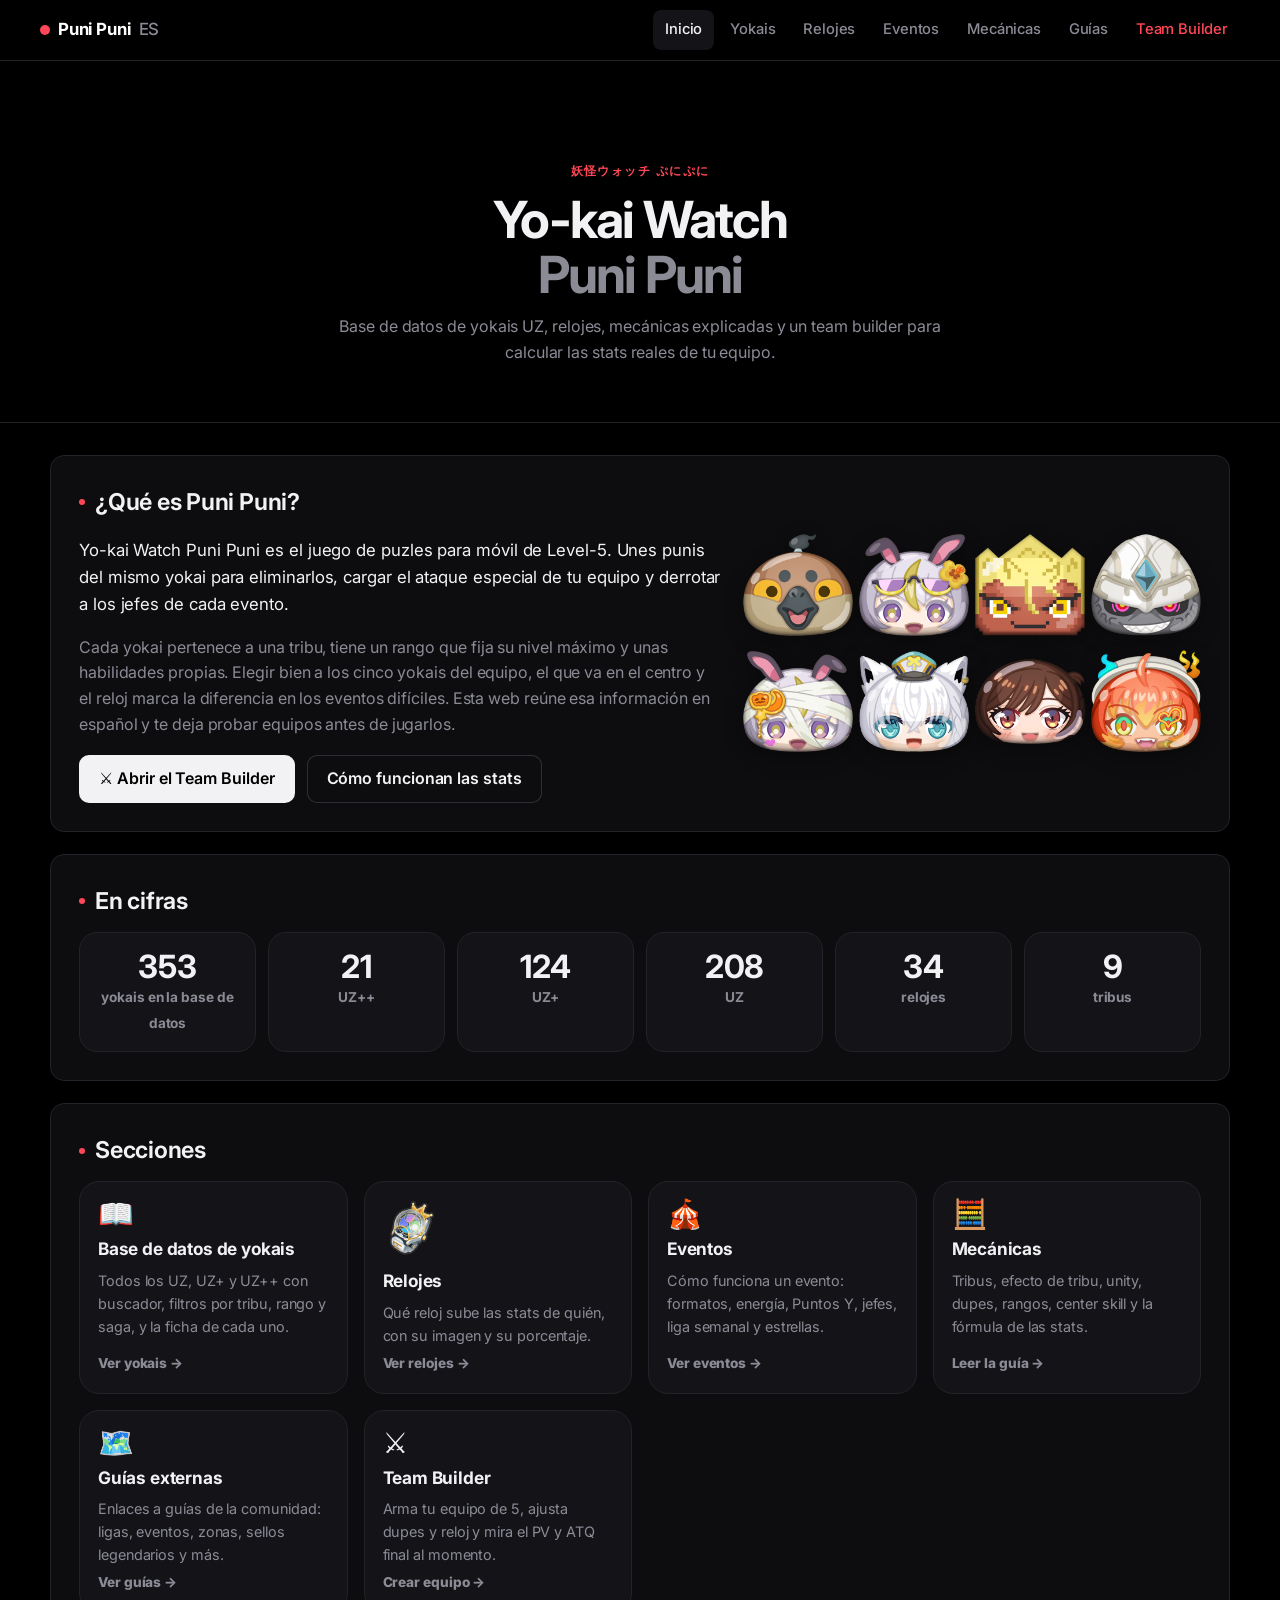
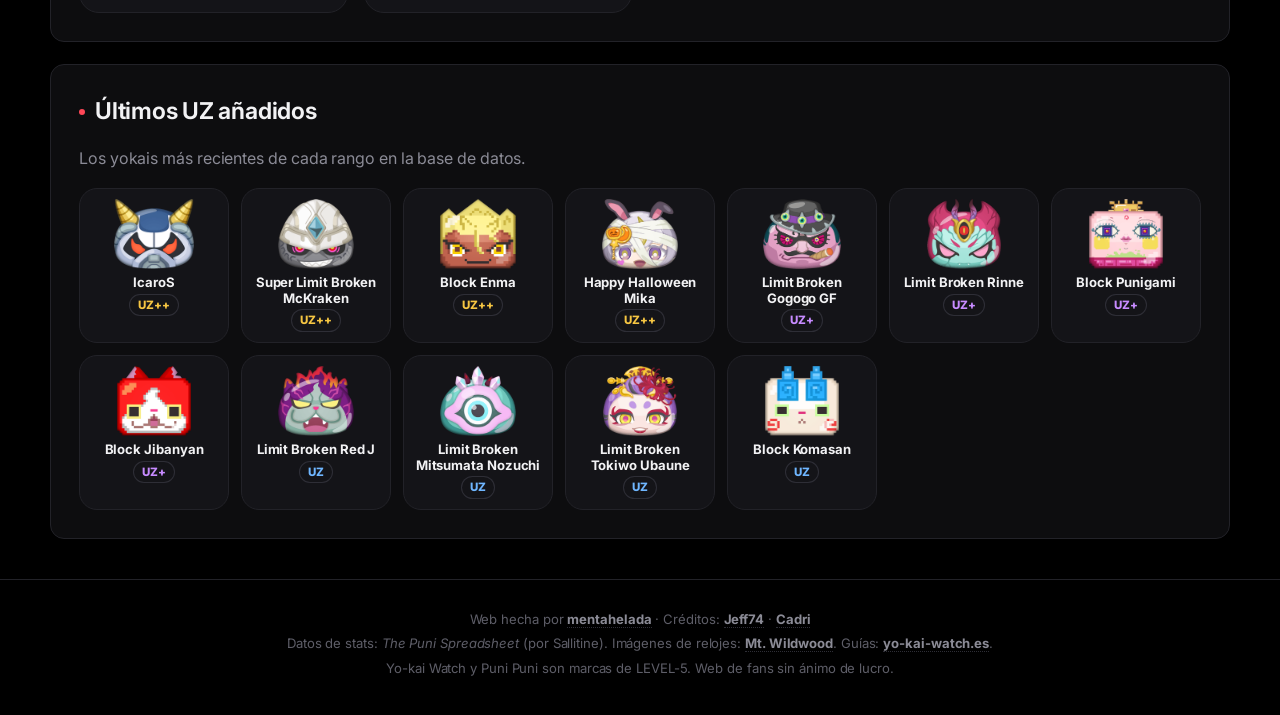
==== commit 73e9014e: "Web completa de Puni Puni en español con estilo minimalista - Nuevas páginas: inicio, base de datos " ====
--- a/index.html
+++ b/index.html
@@ -1,2019 +1,125 @@
 <!DOCTYPE html>
-<html lang="en">
+<html lang="es">
 <head>
   <meta charset="UTF-8" />
   <meta name="viewport" content="width=device-width, initial-scale=1.0" />
-  <title>Puni Puni Team Builder</title>
+  <title>Puni Puni ES · Guía y Team Builder</title>
+  <meta name="description" content="Guía en español de Yo-kai Watch Puni Puni: base de datos de yokais UZ, relojes, mecánicas y team builder." />
   <link rel="preconnect" href="https://fonts.googleapis.com" />
   <link rel="preconnect" href="https://fonts.gstatic.com" crossorigin />
   <link href="https://fonts.googleapis.com/css2?family=M+PLUS+Rounded+1c:wght@500;700;800&family=Nunito:wght@500;600;700;800&display=swap" rel="stylesheet" />
+  <link rel="stylesheet" href="assets/estilo.css" />
+  <link rel="stylesheet" href="assets/nav.css" />
   <style>
-    :root {
-      --bg: #0b1020;
-      --panel: #121a30;
-      --panel-2: #18233f;
-      --line: #273557;
-      --text: #f5f7ff;
-      --muted: #a9b4cf;
-      --accent: #7c5cff;
-      --accent-2: #4cc9f0;
-      --good: #5ee6a8;
-      --shadow: 0 18px 45px rgba(0,0,0,.30);
-      --radius: 18px;
-    }
-
-    * { box-sizing: border-box; }
-
-    body {
-      margin: 0;
-      min-height: 100vh;
-      font-family: Inter, system-ui, -apple-system, BlinkMacSystemFont, "Segoe UI", sans-serif;
-      color: var(--text);
-      background:
-        radial-gradient(circle at top left, rgba(124,92,255,.18), transparent 35%),
-        radial-gradient(circle at top right, rgba(76,201,240,.10), transparent 30%),
-        var(--bg);
-    }
-
-    header {
-      padding: 42px 24px 24px;
-      text-align: center;
-    }
-
-    header h1 {
-      margin: 0 0 8px;
-      font-size: clamp(2rem, 5vw, 3.2rem);
-      letter-spacing: -.04em;
-    }
-
-    header p {
-      margin: 0;
-      color: var(--muted);
-      font-size: 1rem;
-    }
-
-    main {
-      width: min(1180px, calc(100% - 32px));
-      margin: 0 auto 50px;
-    }
-
-    .layout {
-      display: flex;
-      flex-direction: column;
-      gap: 22px;
-      align-items: stretch;
-    }
-
-    .team-panel { order: 1; }
-    .stats-panel { order: 2; }
-    .characters-panel { order: 3; }
-
-    .panel {
-      background: rgba(18, 26, 48, .92);
-      border: 1px solid var(--line);
-      border-radius: var(--radius);
-      box-shadow: var(--shadow);
-      padding: 22px;
-      backdrop-filter: blur(12px);
-    }
-
-    .panel-title {
-      margin: 0 0 16px;
-      font-size: 1.15rem;
-    }
-
-    .team-grid {
-      display: grid;
-      grid-template-columns: repeat(5, minmax(0, 1fr));
-      gap: 12px;
-    }
-
-    .slot {
-      background: linear-gradient(180deg, var(--panel-2), rgba(24,35,63,.55));
-      border: 1px solid var(--line);
-      border-radius: 16px;
-      padding: 12px;
-      transition: transform .18s ease, border-color .18s ease;
-    }
-
-    .slot:hover {
-      transform: translateY(-2px);
-      border-color: #3b4d78;
-    }
-
-    .slot.drag-over {
-      border-color: var(--accent);
-      box-shadow: 0 0 0 3px rgba(124,92,255,.18);
-      transform: translateY(-3px);
-    }
-
-    .slot.dragging {
-      opacity: .5;
-    }
-
-    .slot[draggable="true"] {
-      cursor: grab;
-    }
-
-    .team-drop-active {
-      border-color: var(--accent) !important;
-      box-shadow: 0 0 0 3px rgba(124,92,255,.12);
-    }
-
-    .slot-center {
-      border-color: #ffd166;
-      box-shadow: 0 0 0 2px rgba(255,209,102,.18);
-    }
-
-    .center-badge {
-      display: inline-flex;
-      align-items: center;
-      gap: 4px;
-      margin-bottom: 8px;
-      padding: 3px 8px;
-      border-radius: 999px;
-      background: rgba(255,209,102,.16);
-      color: #ffd166;
-      font-size: .7rem;
-      font-weight: 800;
-      letter-spacing: .02em;
-    }
-
-    .center-skill-text {
-      margin-top: 8px;
-      padding-top: 8px;
-      border-top: 1px dashed var(--line);
-      color: #ffd166;
-      font-size: .74rem;
-      line-height: 1.35;
-    }
-
-    .unity-text {
-      margin-top: 8px;
-      padding-top: 8px;
-      border-top: 1px dashed var(--line);
-      font-size: .74rem;
-      line-height: 1.35;
-    }
-
-    .unity-text.unity-active {
-      color: var(--accent-2);
-    }
-
-    .unity-text.unity-inactive {
-      color: var(--muted);
-    }
-
-    .rank-badge {
-      display: inline-flex;
-      align-items: center;
-      justify-content: center;
-      margin-top: 7px;
-      padding: 5px 9px;
-      border-radius: 999px;
-      background: rgba(124,92,255,.16);
-      color: #d9d2ff;
-      font-size: .72rem;
-      font-weight: 800;
-    }
-
-    .level-fixed {
-      color: var(--good);
-      font-size: .75rem;
-      font-weight: 800;
-      margin-top: 5px;
-    }
-
-    .portrait {
-      aspect-ratio: 1 / 1;
-      display: grid;
-      place-items: center;
-      border-radius: 14px;
-      margin-bottom: 10px;
-      overflow: hidden;
-      font-size: 2.5rem;
-      font-weight: 800;
-      background: linear-gradient(135deg, rgba(124,92,255,.75), rgba(76,201,240,.50));
-      border: 1px solid rgba(255,255,255,.08);
-    }
-
-    .portrait img {
-      width: 100%;
-      height: 100%;
-      object-fit: cover;
-      display: block;
-    }
-
-    .slot-number {
-      color: var(--muted);
-      font-size: .78rem;
-      margin-bottom: 3px;
-    }
-
-    .character-name {
-      font-weight: 750;
-      margin-bottom: 8px;
-      white-space: nowrap;
-      overflow: hidden;
-      text-overflow: ellipsis;
-    }
-
-    select {
-      width: 100%;
-      background: #0e162a;
-      color: var(--text);
-      border: 1px solid #304263;
-      border-radius: 10px;
-      padding: 9px 10px;
-      outline: none;
-      cursor: pointer;
-    }
-
-    select:focus {
-      border-color: var(--accent);
-      box-shadow: 0 0 0 3px rgba(124,92,255,.18);
-    }
-
-    .level-label {
-      display: block;
-      margin-top: 10px;
-      margin-bottom: 5px;
-      color: var(--muted);
-      font-size: .77rem;
-      font-weight: 700;
-    }
-
-    .level-row {
-      display: grid;
-      grid-template-columns: 48px 1fr;
-      gap: 7px;
-      align-items: center;
-    }
-
-    .level-input {
-      width: 100%;
-      background: #0e162a;
-      color: var(--text);
-      border: 1px solid #304263;
-      border-radius: 9px;
-      padding: 7px 5px;
-      text-align: center;
-      outline: none;
-    }
-
-    .level-input:focus {
-      border-color: var(--accent);
-    }
-
-    .level-range {
-      width: 100%;
-      accent-color: var(--accent);
-      cursor: pointer;
-    }
-
-    .mini-stats {
-      margin-top: 10px;
-      display: grid;
-      gap: 5px;
-      font-size: .82rem;
-    }
-
-    .mini-stat {
-      display: flex;
-      justify-content: space-between;
-      color: var(--muted);
-    }
-
-    .mini-stat strong { color: var(--text); }
-
-    .summary {
-      display: grid;
-      grid-template-columns: repeat(2, 1fr);
-      gap: 12px;
-    }
-
-    .summary-card {
-      padding: 18px 16px;
-      border-radius: 14px;
-      background: #0e162a;
-      border: 1px solid var(--line);
-      display: flex;
-      flex-direction: column;
-      align-items: flex-start;
-      gap: 2px;
-    }
-
-    .summary-icon {
-      font-size: 1.3rem;
-      line-height: 1;
-      margin-bottom: 4px;
-    }
-
-    .summary-label {
-      display: block;
-      color: var(--muted);
-      font-size: .8rem;
-      font-weight: 650;
-    }
-
-    .summary-card strong {
-      font-size: 1.6rem;
-      font-variant-numeric: tabular-nums;
-      letter-spacing: -.01em;
-    }
-
-    .selected-list {
-      margin-top: 18px;
-      border-top: 1px solid var(--line);
-      padding-top: 16px;
-    }
-
-    .selected-list h3 {
-      margin: 0 0 10px;
-      font-size: .95rem;
-    }
-
-    .selected-item {
-      display: flex;
-      align-items: center;
-      gap: 9px;
-      padding: 9px 0;
-      border-bottom: 1px solid rgba(39,53,87,.55);
-    }
-
-    .selected-item:last-child { border-bottom: 0; }
-
-    .tribe-unity-panel {
-      margin-top: 18px;
-      border-top: 1px solid var(--line);
-      padding-top: 16px;
-    }
-
-    .tribe-unity-title {
-      margin: 0 0 10px;
-      font-size: .95rem;
-    }
-
-    .tribe-unity-list {
-      display: flex;
-      flex-wrap: wrap;
-      gap: 8px;
-    }
-
-    .tribe-unity-chip {
-      display: flex;
-      align-items: center;
-      gap: 7px;
-      padding: 6px 11px;
-      border-radius: 999px;
-      background: #0e162a;
-      border: 1px solid var(--line);
-      font-size: .82rem;
-      font-weight: 700;
-    }
-
-    .tribe-unity-chip.tribe-unity-active {
-      border-color: var(--accent-2);
-      color: var(--accent-2);
-    }
-
-    .tribe-unity-chip.tribe-unity-inactive {
-      color: var(--muted);
-      opacity: .7;
-    }
-
-    .tribe-icon {
-      width: 18px;
-      height: 18px;
-      border-radius: 50%;
-      object-fit: cover;
-      flex: 0 0 auto;
-      background: rgba(255,255,255,.06);
-    }
-
-    .tribe-unity-name {
-      white-space: nowrap;
-    }
-
-    .tribe-unity-value {
-      font-variant-numeric: tabular-nums;
-    }
-
-    .saved-teams-panel {
-      margin-top: 18px;
-      border-top: 1px solid var(--line);
-      padding-top: 16px;
-    }
-
-    .saved-teams-panel h3 {
-      margin: 0 0 10px;
-      font-size: .95rem;
-    }
-
-    .save-team-row {
-      display: flex;
-      gap: 8px;
-      margin-bottom: 12px;
-    }
-
-    .save-team-row input {
-      flex: 1;
-      background: #0e162a;
-      color: var(--text);
-      border: 1px solid #304263;
-      border-radius: 10px;
-      padding: 9px 10px;
-      outline: none;
-      min-width: 0;
-    }
-
-    .save-team-row input:focus {
-      border-color: var(--accent);
-      box-shadow: 0 0 0 3px rgba(124,92,255,.18);
-    }
-
-    .save-team-row button {
-      flex-shrink: 0;
-    }
-
-    .saved-teams-list {
-      display: grid;
-      gap: 8px;
-    }
-
-    .saved-team-item {
-      display: flex;
-      align-items: center;
-      gap: 8px;
-      padding: 9px 10px;
-      background: rgba(24,35,63,.5);
-      border: 1px solid var(--line);
-      border-radius: 12px;
-    }
-
-    .saved-team-item .saved-team-name {
-      flex: 1;
-      font-weight: 650;
-      font-size: .88rem;
-      white-space: nowrap;
-      overflow: hidden;
-      text-overflow: ellipsis;
-    }
-
-    .saved-team-item button {
-      padding: 6px 10px;
-      font-size: .78rem;
-    }
-
-    .saved-team-item .delete-team-btn {
-      background: transparent;
-      border: 1px solid #4a3355;
-      color: #ffb4c6;
-    }
-
-    .saved-team-item .delete-team-btn:hover {
-      background: rgba(255,90,120,.12);
-    }
-
-    .dot {
-      width: 10px;
-      height: 10px;
-      border-radius: 50%;
-      background: var(--accent);
-      flex: 0 0 auto;
-    }
-
-    .selected-item span {
-      color: var(--muted);
-      font-size: .82rem;
-      margin-left: auto;
-    }
-
-    .controls {
-      display: flex;
-      justify-content: space-between;
-      align-items: center;
-      gap: 12px;
-      margin-top: 18px;
-    }
-
-    button {
-      border: 0;
-      border-radius: 11px;
-      padding: 10px 14px;
-      color: white;
-      background: var(--accent);
-      cursor: pointer;
-      font-weight: 750;
-    }
-
-    button:hover { filter: brightness(1.08); }
-
-    .hint {
-      color: var(--muted);
-      font-size: .82rem;
-      line-height: 1.45;
-    }
-
-    footer {
-      text-align: center;
-      color: #73809e;
-      padding: 10px 20px 30px;
-      font-size: .8rem;
-    }
-
-    .credits {
-      margin-top: 20px;
-      border-top: 1px solid rgba(169,180,207,.15);
-      padding-top: 18px;
-      line-height: 1.7;
-    }
-    .credits p { margin: 0; }
-    .credits-label { color: var(--muted); }
-    .credits a {
-      color: var(--text);
-      font-weight: 600;
-      text-decoration: none;
-      border-bottom: 1px dotted rgba(169,180,207,.5);
-      transition: color .15s, border-color .15s;
-    }
-    .credits a:hover { color: #7289da; border-bottom-color: #7289da; }
-
-    @media (max-width: 950px) {
-      .team-grid { grid-template-columns: repeat(5, minmax(120px, 1fr)); overflow-x: auto; padding-bottom: 4px; }
-    }
-
-    @media (max-width: 600px) {
-      main { width: min(100% - 18px, 1180px); }
-      .panel { padding: 15px; }
-      .team-grid { grid-template-columns: repeat(5, 140px); }
-      .stat { grid-template-columns: 64px 1fr 58px; }
-    }
-  
-.created-characters {
-  margin-top: 18px;
-  display: grid;
-  grid-template-columns: repeat(auto-fill, minmax(220px, 1fr));
-  gap: 14px;
-}
-.created-characters:empty {
-  display: none;
-}
-.created-characters-title {
-  grid-column: 1 / -1;
-  margin: 4px 0 0;
-  font-weight: 700;
-}
-
-.tribe-filter-row {
-  display: flex;
-  align-items: center;
-  flex-wrap: wrap;
-  gap: 10px;
-  margin: 14px 0 16px;
-}
-
-.tribe-filter-row label {
-  color: var(--muted);
-  font-size: .82rem;
-  font-weight: 650;
-  white-space: nowrap;
-}
-
-.tribe-filter-row select {
-  max-width: 220px;
-}
-
-.created-drag-card {
-  border: 1px solid var(--line);
-  border-radius: 12px;
-  padding: 10px;
-  cursor: grab;
-  background: var(--panel-2);
-}
-
-.created-drag-card img {
-  width: 100%;
-  height: 110px;
-  object-fit: contain;
-  border-radius: 8px;
-  display: block;
-  margin-bottom: 8px;
-}
-
-.created-drag-card .portrait {
-  height: 110px;
-  margin-bottom: 8px;
-}
-
-.created-drag-card.dragging {
-  opacity: .65;
-}
-
-/* ==================== Yo-kai Watch theme ==================== */
-:root {
-  --bg: #170f33;
-  --panel: rgba(32, 22, 72, .78);
-  --panel-2: #2a1d5c;
-  --line: rgba(160, 140, 255, .22);
-  --text: #fbf8ff;
-  --muted: #b9b0dc;
-  --accent: #e8344e;      /* rojo del reloj */
-  --accent-2: #4fd6ff;
-  --gold: #ffcf3f;
-  --good: #6ef0b2;
-  --radius: 22px;
-  --t-brave: #ff5a5f;  --t-mysterious: #ffd23f; --t-tough: #ff9a3c;
-  --t-charming: #ff7ac6; --t-heartful: #5fe08a; --t-shady: #6c8cff;
-  --t-eerie: #b66dff;  --t-slippery: #3fd5e8;  --t-enma: #e0b13a;
-}
-
-body {
-  font-family: "Nunito", system-ui, sans-serif;
-  background: #170f33;
-}
-/* Fondo: mosaico de punis, visible a los lados y oscurecido en el centro */
-body::before {
-  content: ""; position: fixed; inset: -600px 0 0 -600px; z-index: -1; pointer-events: none;
-  background:
-    url("fondo-punis.webp") 0 0 / 520px 520px repeat;
-  opacity: .75;
-  animation: drift 90s linear infinite;
-}
-body::after {
-  content: ""; position: fixed; inset: 0; z-index: -1; pointer-events: none;
-  background:
-    radial-gradient(1200px 600px at 10% -10%, rgba(232,52,78,.22), transparent 60%),
-    radial-gradient(900px 500px at 100% 0%, rgba(79,214,255,.14), transparent 60%),
-    linear-gradient(90deg,
-      rgba(23,15,51,.35) 0%, rgba(23,15,51,.6) 11%,
-      rgba(23,15,51,.95) 22%, rgba(23,15,51,.95) 78%,
-      rgba(23,15,51,.6) 89%, rgba(23,15,51,.35) 100%);
-}
-@keyframes drift { to { transform: translate(520px, 520px); } }
-@media (prefers-reduced-motion: reduce) { body::before { animation: none; } }
-
-h1, h2, h3, .panel-title, button, .rank-pill, .rank-badge, .center-badge {
-  font-family: "M PLUS Rounded 1c", "Nunito", sans-serif;
-}
-
-/* ---------- Banner ---------- */
-.hero {
-  position: relative;
-  overflow: hidden;
-  padding: 64px 20px 92px;
-  text-align: center;
-  background:
-    radial-gradient(ellipse at 50% 120%, rgba(232,52,78,.45), transparent 55%),
-    linear-gradient(180deg, #2b1670 0%, #3b1d86 45%, #5a2aa0 100%);
-  isolation: isolate;
-}
-.hero-stars {
-  position: absolute; inset: 0; z-index: -2; opacity: .8;
-  background-image:
-    radial-gradient(2px 2px at 12% 22%, #fff, transparent),
-    radial-gradient(1.5px 1.5px at 28% 68%, #fff, transparent),
-    radial-gradient(2px 2px at 46% 14%, #ffe9a8, transparent),
-    radial-gradient(1.5px 1.5px at 62% 42%, #fff, transparent),
-    radial-gradient(2px 2px at 78% 18%, #fff, transparent),
-    radial-gradient(1.5px 1.5px at 88% 60%, #bfe9ff, transparent),
-    radial-gradient(1.5px 1.5px at 6% 80%, #fff, transparent),
-    radial-gradient(2px 2px at 54% 78%, #fff, transparent);
-  animation: twinkle 4s ease-in-out infinite alternate;
-}
-.hero-moon {
-  position: absolute; z-index: -2; top: 28px; right: 9%;
-  width: 90px; height: 90px; border-radius: 50%;
-  background: radial-gradient(circle at 35% 35%, #fff6cf, #ffd86b 60%, #f0a93a);
-  box-shadow: 0 0 60px 14px rgba(255, 207, 63, .35);
-}
-.hero-punis { position: absolute; inset: 0; z-index: -1; pointer-events: none; }
-.hero-puni {
-  position: absolute;
-  width: var(--s, 76px);
-  opacity: .9;
-  filter: drop-shadow(0 8px 14px rgba(0,0,0,.35));
-  animation: float var(--d, 7s) ease-in-out var(--delay, 0s) infinite alternate;
-}
-.hero-content { position: relative; max-width: 760px; margin: 0 auto; }
-.hero-kicker {
-  display: inline-block; margin-bottom: 12px; padding: 6px 16px;
-  border-radius: 999px; font-weight: 800; letter-spacing: .08em; font-size: .85rem;
-  color: #fff; background: var(--accent);
-  box-shadow: 0 0 0 3px rgba(255,255,255,.18), 0 6px 18px rgba(232,52,78,.45);
-}
-.hero h1 {
-  margin: 0; font-size: clamp(2.3rem, 6vw, 4rem); font-weight: 800; line-height: 1.05;
-  letter-spacing: -.01em; color: #fff;
-  text-shadow: 0 4px 0 #2a1366, 0 10px 30px rgba(0,0,0,.45);
-}
-.hero h1 span {
-  display: block;
-  background: linear-gradient(90deg, var(--gold), #ff8a3d 50%, var(--accent));
-  -webkit-background-clip: text; background-clip: text; color: transparent;
-  text-shadow: none; filter: drop-shadow(0 4px 0 #2a1366);
-}
-.hero p { margin: 14px auto 0; max-width: 560px; color: #e4dcff; font-size: 1.05rem; font-weight: 600; }
-.hero-domain { margin-top: 10px; color: rgba(255,255,255,.55); font-size: .8rem; font-weight: 700; letter-spacing: .06em; }
-.hero-wave { position: absolute; left: 0; right: 0; bottom: -1px; width: 100%; height: 60px; fill: #1d1342; }
-
-@keyframes float { from { transform: translateY(0) rotate(-4deg); } to { transform: translateY(-18px) rotate(4deg); } }
-@keyframes twinkle { from { opacity: .45; } to { opacity: 1; } }
-@media (prefers-reduced-motion: reduce) {
-  .hero-puni, .hero-stars { animation: none; }
-}
-
-/* ---------- Paneles ---------- */
-main { margin-top: -28px; position: relative; z-index: 1; }
-.panel {
-  background: var(--panel);
-  border: 1px solid var(--line);
-  border-radius: var(--radius);
-  box-shadow: 0 20px 50px rgba(5, 0, 30, .45), inset 0 1px 0 rgba(255,255,255,.06);
-}
-.panel-title {
-  display: flex; align-items: center; gap: 10px;
-  font-size: 1.3rem; font-weight: 800;
-}
-.panel-title::before {
-  content: ""; width: 14px; height: 14px; border-radius: 50%; flex: 0 0 auto;
-  background: radial-gradient(circle at 35% 35%, #ff8a9a, var(--accent));
-  box-shadow: 0 0 0 3px rgba(232,52,78,.25);
-}
-button {
-  background: linear-gradient(180deg, #ff5a6e, var(--accent));
-  box-shadow: 0 4px 0 #a51b30, 0 8px 18px rgba(232,52,78,.35);
-  border-radius: 999px; padding: 10px 18px;
-  transition: transform .12s ease, box-shadow .12s ease;
-}
-button:active { transform: translateY(3px); box-shadow: 0 1px 0 #a51b30; }
-select, .save-team-row input, .level-input { background: rgba(14, 8, 40, .75); border-color: var(--line); border-radius: 12px; }
-
-/* ---------- Equipo ---------- */
-.slot {
-  --tc: var(--accent-2);
-  background: linear-gradient(180deg, rgba(255,255,255,.07), rgba(255,255,255,.02));
-  border: 2px solid color-mix(in srgb, var(--tc) 45%, transparent);
-  border-radius: 20px;
-}
-.slot .portrait {
-  background: radial-gradient(circle at 50% 60%, color-mix(in srgb, var(--tc) 40%, transparent), transparent 70%);
-  border: 0;
-}
-.slot .portrait img { object-fit: contain; }
-.slot:hover { border-color: var(--tc); box-shadow: 0 10px 26px color-mix(in srgb, var(--tc) 30%, transparent); }
-.slot-center {
-  border-color: var(--gold) !important;
-  box-shadow: 0 0 0 3px rgba(255,207,63,.25), 0 12px 32px rgba(255,207,63,.25);
-}
-.center-badge { background: linear-gradient(90deg, #ffe27a, var(--gold)); color: #3a2600; }
-.summary-card { background: linear-gradient(160deg, rgba(232,52,78,.22), rgba(32,22,72,.6)); border-color: rgba(232,52,78,.35); border-radius: 18px; }
-.summary-card:nth-child(2) { background: linear-gradient(160deg, rgba(79,214,255,.2), rgba(32,22,72,.6)); border-color: rgba(79,214,255,.35); }
-.summary-card strong { font-family: "M PLUS Rounded 1c", sans-serif; font-size: 2rem; }
-
-/* ---------- Rangos ---------- */
-.rank-badge, .rank-pill { color: #fff; font-weight: 800; }
-.rank-pill { padding: 2px 9px; border-radius: 999px; font-size: .72rem; letter-spacing: .03em; }
-.rank-uzpp { background: linear-gradient(90deg, #ffd35a, #ff9d2e); color: #3a2200; box-shadow: 0 0 12px rgba(255,190,60,.45); }
-.rank-uzp  { background: linear-gradient(90deg, #c46bff, #ff6bc8); }
-.rank-uz   { background: linear-gradient(90deg, #3d8bff, #4fd6ff); }
-
-/* ---------- Colección ---------- */
-.collection-grid { display: grid; grid-template-columns: repeat(auto-fill, minmax(165px, 1fr)); gap: 14px; }
-.created-drag-card {
-  --tc: var(--accent-2);
-  position: relative;
-  border: 0; border-radius: 20px; padding: 12px 12px 14px;
-  background:
-    radial-gradient(circle at 50% 38%, color-mix(in srgb, var(--tc) 30%, transparent), transparent 62%),
-    linear-gradient(180deg, rgba(255,255,255,.08), rgba(255,255,255,.02));
-  box-shadow: inset 0 0 0 2px color-mix(in srgb, var(--tc) 35%, transparent);
-  text-align: center;
-  transition: transform .18s ease, box-shadow .18s ease;
-}
-.created-drag-card:hover {
-  transform: translateY(-4px);
-  box-shadow: inset 0 0 0 2px var(--tc), 0 14px 28px color-mix(in srgb, var(--tc) 28%, transparent);
-}
-.created-drag-card img { height: 96px; margin: 6px auto 8px; transition: transform .25s ease; }
-.created-drag-card:hover img { transform: scale(1.08) rotate(-3deg); }
-.created-drag-card strong { display: block; font-size: .92rem; line-height: 1.2; min-height: 2.4em; }
-.card-tags { display: flex; justify-content: space-between; align-items: center; gap: 6px; }
-.tribe-tag {
-  font-size: .7rem; font-weight: 800; padding: 2px 8px; border-radius: 999px;
-  color: #1a1030; background: var(--tc);
-}
-
-/* Color por tribu */
-[data-tribe="brave"]      { --tc: var(--t-brave); }
-[data-tribe="mysterious"] { --tc: var(--t-mysterious); }
-[data-tribe="tough"]      { --tc: var(--t-tough); }
-[data-tribe="charming"]   { --tc: var(--t-charming); }
-[data-tribe="heartful"]   { --tc: var(--t-heartful); }
-[data-tribe="shady"]      { --tc: var(--t-shady); }
-[data-tribe="eerie"]      { --tc: var(--t-eerie); }
-[data-tribe="slippery"]   { --tc: var(--t-slippery); }
-[data-tribe="enma"]       { --tc: var(--t-enma); }
-
-.tribe-unity-chip:not([data-tribe]) { --tc: var(--good); }
-.tribe-unity-chip.tribe-unity-active { border-color: var(--tc); color: var(--tc); }
-.tribe-unity-chip.tribe-unity-active .tribe-unity-value { color: #1a1030; background: var(--tc); padding: 1px 8px; border-radius: 999px; }
-.credits { color: var(--muted); }
-
-@media (max-width: 600px) {
-  .hero { padding: 44px 16px 80px; }
-  .hero-moon { width: 56px; height: 56px; }
-  .collection-grid { grid-template-columns: repeat(auto-fill, minmax(140px, 1fr)); }
-}
-/* ============================================================ */
-
-/* ---------- Barra fija del equipo ---------- */
-.mini-team {
-  position: fixed; left: 50%; bottom: 16px; z-index: 50;
-  display: flex; align-items: center; gap: 12px;
-  padding: 8px 14px 8px 8px;
-  border-radius: 999px;
-  background: rgba(30, 18, 70, .92);
-  border: 1px solid rgba(255,255,255,.14);
-  box-shadow: 0 14px 40px rgba(0,0,0,.5), 0 0 0 3px rgba(232,52,78,.25);
-  backdrop-filter: blur(10px);
-  transform: translate(-50%, 140%); opacity: 0; pointer-events: none;
-  transition: transform .3s cubic-bezier(.2,.9,.3,1.2), opacity .2s ease;
-}
-.mini-team.visible { transform: translate(-50%, 0); opacity: 1; pointer-events: auto; }
-.mini-title {
-  padding: 8px 14px; font-size: .85rem; border-radius: 999px;
-}
-.mini-slots { display: flex; gap: 8px; }
-.mini-slot {
-  --tc: var(--accent-2);
-  position: relative; width: 58px; height: 58px; border-radius: 50%;
-  display: grid; place-items: center;
-  background: radial-gradient(circle at 50% 60%, color-mix(in srgb, var(--tc) 35%, transparent), rgba(255,255,255,.04) 70%);
-  box-shadow: inset 0 0 0 2px color-mix(in srgb, var(--tc) 60%, transparent);
-  cursor: grab; transition: transform .15s ease, box-shadow .15s ease;
-}
-.mini-slot img { width: 50px; height: 50px; object-fit: contain; pointer-events: none; }
-.mini-slot span { font-weight: 800; }
-.mini-empty { color: var(--muted); font-size: 1.4rem; font-weight: 800; cursor: default; box-shadow: none; border: 2px dashed var(--line); background: none; }
-.mini-center { box-shadow: inset 0 0 0 2px var(--gold), 0 0 14px rgba(255,207,63,.45); }
-.mini-slot.drag-over { transform: scale(1.12); box-shadow: inset 0 0 0 3px #fff, 0 0 18px rgba(255,255,255,.5); }
-.mini-remove {
-  position: absolute; top: -4px; right: -4px; width: 20px; height: 20px; padding: 0;
-  border-radius: 50%; font-size: .8rem; line-height: 20px; display: none;
-  box-shadow: 0 2px 0 #a51b30;
-}
-.mini-slot:hover .mini-remove, .mini-slot:focus-within .mini-remove { display: block; }
-.mini-team { border-radius: 26px; }
-.mini-cell { display: flex; flex-direction: column; align-items: center; gap: 3px; }
-.mini-cell-stats {
-  display: flex; flex-direction: column; align-items: center; line-height: 1.1;
-  font-family: "M PLUS Rounded 1c", sans-serif; font-size: .68rem; font-weight: 800; min-height: 2.2em;
-}
-.mini-cell-stats .hp { color: #ff8fa0; }
-.mini-cell-stats .atk { color: #8fe3ff; }
-.mini-cell-stats .hp::before { content: "❤ "; }
-.mini-cell-stats .atk::before { content: "⚔ "; }
-.mini-side { display: flex; flex-direction: column; gap: 6px; }
-.mini-stats-box { display: flex; flex-direction: column; gap: 2px; font-size: .78rem; color: var(--muted); white-space: nowrap; }
-.mini-stats-box strong { color: var(--text); font-family: "M PLUS Rounded 1c", sans-serif; font-size: .92rem; }
-.mini-unity-list { display: flex; flex-wrap: wrap; gap: 4px; max-width: 170px; }
-.mini-unity {
-  font-size: .68rem; font-weight: 800; padding: 2px 8px; border-radius: 999px;
-  color: #1a1030; background: var(--tc); white-space: nowrap;
-}
-.mini-unity-none { background: rgba(255,255,255,.1); color: var(--muted); }
-.mini-unity.mini-off { background: transparent; color: var(--tc); box-shadow: inset 0 0 0 1.5px var(--tc); opacity: .75; }
-.mini-female { --tc: #ff9ad5; }
-.mini-center-chip { --tc: var(--gold); }
-.mini-watch { --tc: #9fb4ff; }
-.mini-unity-list { max-width: 220px; }
-.tribe-unity-chip.tribe-unity-inactive .tribe-unity-value { opacity: .85; }
-@media (max-width: 600px) {
-  .mini-team {
-    flex-wrap: wrap; justify-content: center; gap: 6px 10px;
-    width: calc(100% - 20px); padding: 8px 10px; bottom: 10px; border-radius: 22px;
-  }
-  .mini-title { display: none; }
-  .mini-slots { gap: 6px; }
-  .mini-slot { width: 46px; height: 46px; }
-  .mini-slot img { width: 40px; height: 40px; }
-  .mini-cell-stats { font-size: .6rem; }
-  .mini-side { flex-direction: row; align-items: center; gap: 10px; width: 100%; justify-content: center; }
-  .mini-stats-box { flex-direction: row; gap: 10px; }
-  .mini-unity-list { max-width: none; }
-  .mini-remove { display: block; }
-}
-
-.team-empty-hint {
-  grid-column: 1/-1;
-  min-height: 150px;
-  display: flex;
-  align-items: center;
-  justify-content: center;
-  border: 2px dashed var(--line);
-  border-radius: 14px;
-  padding: 24px;
-  text-align: center;
-}
-
-</style>
+    .intro { display: grid; grid-template-columns: 1.4fr 1fr; gap: 22px; align-items: center; }
+    .intro-punis { display: grid; grid-template-columns: repeat(4, 1fr); gap: 6px; }
+    .intro-punis img { width: 100%; aspect-ratio: 1; object-fit: contain; filter: drop-shadow(0 6px 10px rgba(0,0,0,.35)); }
+    .newest { display: grid; grid-template-columns: repeat(auto-fill, minmax(130px, 1fr)); gap: 12px; }
+    .newest a { text-decoration: none; color: var(--text); text-align: center; padding: 10px; border-radius: 18px; background: rgba(255,255,255,.05); border: 1px solid var(--line); transition: transform .18s ease; }
+    .newest a:hover { transform: translateY(-3px); border-color: var(--tc); }
+    .newest img { height: 70px; object-fit: contain; display: block; margin: 0 auto 6px; }
+    .newest b { display: block; font-size: .82rem; line-height: 1.2; }
+    .cta-row { display: flex; flex-wrap: wrap; gap: 12px; margin-top: 18px; }
+    @media (max-width: 760px) { .intro { grid-template-columns: 1fr; } }
+  </style>
+  <link href="https://fonts.googleapis.com/css2?family=Inter:wght@400;500;600;650;700&display=swap" rel="stylesheet" />
+  <link rel="stylesheet" href="assets/minimal.css" />
 </head>
 <body>
-  <header class="hero">
-    <div class="hero-stars" aria-hidden="true"></div>
-    <div class="hero-moon" aria-hidden="true"></div>
+  <nav class="site-nav">
+    <a class="brand" href="index.html"><i class="brand-dot"></i>Puni Puni <span>ES</span></a>
+    <button class="nav-toggle" type="button" aria-label="Menú">☰</button>
+    <div class="nav-links">
+      <a href="index.html">Inicio</a>
+      <a href="yokais.html">Yokais</a>
+      <a href="relojes.html">Relojes</a>
+      <a href="eventos.html">Eventos</a>
+      <a href="mecanicas.html">Mecánicas</a>
+      <a href="guias.html">Guías</a>
+      <a class="nav-cta" href="team-builder.html">Team Builder</a>
+    </div>
+  </nav>
+
+  <header class="page-hero big">
     <div id="heroPunis" class="hero-punis" aria-hidden="true"></div>
-    <div class="hero-content">
-      <div class="hero-kicker">妖怪ウォッチ ぷにぷに</div>
-      <h1>Puni Puni <span>Team Builder</span></h1>
-      <p>Build your team and see its real stats with dupes, watches, center skills and unity.</p>
-      <div class="hero-domain">punipuni-teambuilder.com</div>
-    </div>
-    <svg class="hero-wave" viewBox="0 0 1440 80" preserveAspectRatio="none" aria-hidden="true"><path d="M0,40 C240,80 480,0 720,32 C960,64 1200,16 1440,40 L1440,80 L0,80 Z"/></svg>
+    <div class="kicker">妖怪ウォッチ ぷにぷに</div>
+    <h1>Yo-kai Watch<br><span>Puni Puni</span></h1>
+    <p>Base de datos de yokais UZ, relojes, mecánicas explicadas y un team builder para calcular las stats reales de tu equipo.</p>
+    <svg viewBox="0 0 1440 80" preserveAspectRatio="none" aria-hidden="true"><path d="M0,40 C240,80 480,0 720,32 C960,64 1200,16 1440,40 L1440,80 L0,80 Z"/></svg>
   </header>
 
-  <main>
-    <div class="layout">
-      <section class="panel team-panel">
-        <h2 class="panel-title">Your team</h2>
+  <main class="wrap">
+    <section class="panel">
+      <div class="intro">
+        <div>
+          <h2>¿Qué es Puni Puni?</h2>
+          <p class="lead">Yo-kai Watch Puni Puni es el juego de puzles para móvil de Level-5. Unes punis del mismo yokai para eliminarlos, cargar el ataque especial de tu equipo y derrotar a los jefes de cada evento.</p>
+          <p class="muted">Cada yokai pertenece a una tribu, tiene un rango que fija su nivel máximo y unas habilidades propias. Elegir bien a los cinco yokais del equipo, el que va en el centro y el reloj marca la diferencia en los eventos difíciles. Esta web reúne esa información en español y te deja probar equipos antes de jugarlos.</p>
+          <div class="cta-row">
+            <a class="btn" href="team-builder.html">⚔ Abrir el Team Builder</a>
+            <a class="btn secondary" href="mecanicas.html">Cómo funcionan las stats</a>
+          </div>
+        </div>
+        <div id="introPunis" class="intro-punis" aria-hidden="true"></div>
+      </div>
+    </section>
 
-        <div class="bonus-panel" style="margin-bottom:16px;">
-          <label>Default watch
-            <select id="clockSelect">
-              <option value="">No watch</option>
-            </select>
-          </label>
-          <p id="clockSummary" class="hint">No watch bonus selected.</p>
-        </div>
+    <section class="panel">
+      <h2>En cifras</h2>
+      <div class="stats-row" id="cifras"></div>
+    </section>
 
-        <div id="teamGrid" class="team-grid"></div>
+    <section class="panel">
+      <h2>Secciones</h2>
+      <div class="cards">
+        <a class="card" href="yokais.html"><div class="icon">📖</div><strong>Base de datos de yokais</strong><span>Todos los UZ, UZ+ y UZ++ con buscador, filtros por tribu, rango y saga, y la ficha de cada uno.</span><b class="go">Ver yokais →</b></a>
+        <a class="card" href="relojes.html"><div class="icon"><img src="relojes/crown-watch.png" alt=""></div><strong>Relojes</strong><span>Qué reloj sube las stats de quién, con su imagen y su porcentaje.</span><b class="go">Ver relojes →</b></a>
+        <a class="card" href="eventos.html"><div class="icon">🎪</div><strong>Eventos</strong><span>Cómo funciona un evento: formatos, energía, Puntos Y, jefes, liga semanal y estrellas.</span><b class="go">Ver eventos →</b></a>
+        <a class="card" href="mecanicas.html"><div class="icon">🧮</div><strong>Mecánicas</strong><span>Tribus, efecto de tribu, unity, dupes, rangos, center skill y la fórmula de las stats.</span><b class="go">Leer la guía →</b></a>
+        <a class="card" href="guias.html"><div class="icon">🗺️</div><strong>Guías externas</strong><span>Enlaces a guías de la comunidad: ligas, eventos, zonas, sellos legendarios y más.</span><b class="go">Ver guías →</b></a>
+        <a class="card" href="team-builder.html"><div class="icon">⚔️</div><strong>Team Builder</strong><span>Arma tu equipo de 5, ajusta dupes y reloj y mira el PV y ATQ final al momento.</span><b class="go">Crear equipo →</b></a>
+      </div>
+    </section>
 
-        <div class="tribe-unity-panel">
-          <h3 class="tribe-unity-title">Tribe bonus <span class="hint">(tribe effect + unity)</span></h3>
-          <div id="tribeUnityList" class="tribe-unity-list"></div>
-        </div>
-
-        <div class="controls">
-          <div class="hint">
-            Drag a character from the collection below into one of the 5 slots, or drag between slots to reorder your team.
-            The level is set automatically based on their rank.
-          </div>
-          <button id="resetBtn" type="button">Reset</button>
-        </div>
-
-        <div class="saved-teams-panel">
-          <h3>Saved teams</h3>
-          <div class="save-team-row">
-            <input id="saveTeamName" type="text" placeholder="Team name..." maxlength="40" />
-            <button id="saveTeamBtn" type="button">Save current team</button>
-          </div>
-          <div id="savedTeamsList" class="saved-teams-list"></div>
-        </div>
-      </section>
-
-      <aside class="panel stats-panel">
-        <h2 class="panel-title">Team stats</h2>
-        <div id="summary" class="summary"></div>
-
-        <div class="selected-list">
-          <h3>Selected characters</h3>
-          <div id="selectedList"></div>
-        </div>
-      </aside>
-
-<section class="panel characters-panel">
-  <h2 class="panel-title">Character collection</h2>
-  <p class="hint">Drag a character onto the team (or click it) to add it.</p>
-  <div class="tribe-filter-row">
-    <label for="tribeFilter">Filter by tribe</label>
-    <select id="tribeFilter">
-      <option value="">All tribes</option>
-    </select>
-    <label for="rankFilter">Filter by rank</label>
-    <select id="rankFilter">
-      <option value="">All ranks</option>
-    </select>
-  </div>
-  <div id="createdCharactersDragZone" class="collection-grid"></div>
-</section>
-    </div>
+    <section class="panel">
+      <h2>Últimos UZ añadidos</h2>
+      <p class="muted">Los yokais más recientes de cada rango en la base de datos.</p>
+      <div class="newest" id="newest"></div>
+    </section>
   </main>
 
-
-
-
-
-
-<div id="miniTeam" class="mini-team" aria-label="Your team (quick bar)">
-  <button type="button" class="mini-title" id="miniTeamTop" title="Go to your team">Team</button>
-  <div id="miniTeamSlots" class="mini-slots"></div>
-  <div class="mini-side">
-    <div class="mini-stats-box">
-      <span>❤ <strong id="miniTeamHp">0</strong></span>
-      <span>⚔ <strong id="miniTeamAtk">0</strong></span>
-    </div>
-    <div id="miniTeamUnity" class="mini-unity-list"></div>
-  </div>
-</div>
-
-<footer class="credits">
-    <p><span class="credits-label">Created by:</span> <a href="https://discord.com/users/1440708112867921940" target="_blank" rel="noopener noreferrer">mentahelada</a></p>
-    <p><span class="credits-label">Credits:</span> <a href="https://discord.com/users/732345044425506827" target="_blank" rel="noopener noreferrer">Jeff74</a> · <a href="https://discord.com/users/458312562069733397" target="_blank" rel="noopener noreferrer">Cadri</a></p>
+  <footer class="site-footer">
+    <p>Web hecha por <a href="https://discord.com/users/1440708112867921940" target="_blank" rel="noopener noreferrer">mentahelada</a> · Créditos: <a href="https://discord.com/users/732345044425506827" target="_blank" rel="noopener noreferrer">Jeff74</a> · <a href="https://discord.com/users/458312562069733397" target="_blank" rel="noopener noreferrer">Cadri</a></p>
+    <p>Datos de stats: <em>The Puni Spreadsheet</em> (por Sallitine). Imágenes de relojes: <a href="https://mtwildwood.net/es/puni/watches" target="_blank" rel="noopener noreferrer">Mt. Wildwood</a>. Guías: <a href="https://yo-kai-watch.es/secciones/juegos/punipuni" target="_blank" rel="noopener noreferrer">yo-kai-watch.es</a>.</p>
+    <p>Yo-kai Watch y Puni Puni son marcas de LEVEL-5. Web de fans sin ánimo de lucro.</p>
   </footer>
 
   <script src="character.js"></script>
   <script src="watches.js"></script>
+  <script src="assets/comun.js"></script>
+  <script>
+    PP.floatingPunis("heroPunis", 14, [[3,12],[12,44],[5,72],[20,16],[22,66],[14,84],[90,72],[92,30],[78,58],[86,44],[26,40],[80,84],[72,12],[30,86]]);
 
-  <script>
-    // Banner: punis flotando, elegidas al azar de la colección
-    (function () {
-      const box = document.getElementById("heroPunis");
-      if (!box || typeof characters === "undefined") return;
-      const pool = characters.filter(c => c.image).sort(() => Math.random() - 0.5);
-      const count = window.innerWidth < 600 ? 7 : 14;
-      // Posiciones repartidas por los bordes para no tapar el título
-      const spots = [[3,10],[12,40],[4,70],[21,14],[22,64],[13,82],[90,70],[93,34],[76,58],[86,46],[25,38],[79,82],[70,78],[30,84]];
-      pool.slice(0, count).forEach((c, i) => {
-        const img = document.createElement("img");
-        img.className = "hero-puni";
-        img.src = c.image;
-        img.alt = "";
-        const [x, y] = spots[i % spots.length];
-        img.style.left = x + "%";
-        img.style.top = y + "%";
-        img.style.setProperty("--s", (56 + Math.random() * 44).toFixed(0) + "px");
-        img.style.setProperty("--d", (5 + Math.random() * 4).toFixed(1) + "s");
-        img.style.setProperty("--delay", (-Math.random() * 5).toFixed(1) + "s");
-        box.appendChild(img);
-      });
-    })();
+    // Collage de la intro: 8 UZ++ al azar
+    const pick = characters.filter(c => c.image && c.rank === "UZ++").sort(() => Math.random() - .5).slice(0, 8);
+    document.getElementById("introPunis").innerHTML = pick.map(c => `<img src="${PP.esc(c.image)}" alt="">`).join("");
+
+    // Cifras
+    const by = r => characters.filter(c => c.rank === r).length;
+    const tribes = new Set(characters.map(c => PP.key(c.tribe))).size;
+    document.getElementById("cifras").innerHTML = [
+      [characters.length, "yokais en la base de datos"], [by("UZ++"), "UZ++"], [by("UZ+"), "UZ+"], [by("UZ"), "UZ"],
+      [CLOCKS.length, "relojes"], [tribes, "tribus"]
+    ].map(([n, t]) => `<div class="stat-box"><b>${PP.fmt(n)}</b><span>${t}</span></div>`).join("");
+
+    // Últimos añadidos: los 4 últimos de cada rango (el archivo sigue el orden de salida)
+    const newest = ["UZ++", "UZ+", "UZ"].flatMap(r => characters.filter(c => c.rank === r).slice(-4).reverse());
+    document.getElementById("newest").innerHTML = newest.map(c => `
+      <a href="yokais.html#${encodeURIComponent(c.id)}" data-tribe="${PP.esc(PP.key(c.tribe))}">
+        <img src="${PP.esc(c.image)}" alt="" loading="lazy">
+        <b>${PP.esc(c.name)}</b>
+        <span class="pill rank-${PP.rankKey(c.rank)}">${PP.esc(c.rank)}</span>
+      </a>`).join("");
   </script>
-
-  <script>
-
-    const RANK_LEVELS = Object.freeze({
-      "UZ": 90,
-      "UZ+": 100,
-      "UZ++": 110,
-    });
-
-    // Official list of tribes, used to fill the "Filter by tribe" dropdown.
-    // A character's "tribe" field can be any of these (case-insensitive).
-    const TRIBES = ["Shady", "Mysterious", "Eerie", "Brave", "Enma", "Charming", "Heartful", "Tough", "Slippery"];
-
-    // Tribe icons shown next to each tribe's unity bonus (team panel).
-    // Drop an image at img/tribes/<key>.png for each tribe you want an icon
-    // for (key = tribe name, lowercase, spaces as-is) — e.g. img/tribes/shady.png.
-    // Missing/broken images are just hidden, so this is fully optional.
-    function getTribeIconPath(tribeKey) {
-      return `img/tribes/${tribeKey}.png`;
-    }
-
-    // To add a new watch, add another object to this array.
-    // id: internal value (no spaces), label: shown in the dropdown,
-    // hpPercent / atkPercent: % bonus to HP and ATK (can differ),
-    // affects: same filter format as centerSkill.affects:
-    //   {}                         -> whole team
-    //   { tribes: ["shady"] }      -> only those tribes
-    //   { ranks: ["UZ+","UZ++"] }  -> only those ranks
-    //   { genders: ["female"] }    -> only that gender
-    //   { sagas: ["Nyanbo"] }      -> only that saga
-    //   { ids: ["shadow"] }        -> only those specific characters
-    
-    
-    // CLOCKS (the watches list) now lives in watches.js
-
-    function getClock(id) {
-      return CLOCKS.find(c => c.id === id) || null;
-    }
-
-    // Watches with centerOnly: true only boost the Yo-kai in the center slot
-    // (and only if that Yo-kai matches the watch's "affects" filter).
-    function describeClockTarget(clock) {
-      const who = describeCenterFilter(clock.affects);
-      if (!clock.centerOnly) return who;
-      return who === "the whole team" ? "the center Yo-kai" : `the center Yo-kai (if ${who})`;
-    }
-
-    function describeClock(clock) {
-      const who = describeClockTarget(clock);
-      if (clock.hpPercent === clock.atkPercent) {
-        return `${clock.label}: +${clock.hpPercent}% HP and ATK for ${who}.`;
-      }
-      return `${clock.label}: +${clock.hpPercent}% HP, +${clock.atkPercent}% ATK for ${who}.`;
-    }
-
-
-    const defaultTeam = [];
-    let team = [];
-
-    function getCharacter(id) {
-      return characters.find(c => c.id === id) || null;
-    }
-
-    function getRankLevel(character) {
-      if (!character) return 0;
-      return RANK_LEVELS[String(character.rank || "").trim().toUpperCase()] || 0;
-    }
-
-    function getDupes(member) {
-      const raw = Number(member?.dupes);
-      return Math.max(0, Math.min(10, Number.isFinite(raw) ? raw : 0));
-    }
-
-    function getStats(character, dupes = 0) {
-      // Initial stats +2% per dupe, up to +20% at 10 dupes.
-      const d = Math.max(0, Math.min(10, Number(dupes) || 0));
-      const mult = 1 + 0.02 * d;
-      return { hp: Math.round(character.hp0 * mult), atk: Math.round(character.atk0 * mult) };
-    }
-
-    // Center slot: position 3 = array index 2.
-    const CENTER_SLOT_INDEX = 2;
-
-    // Decides whether "character" receives a center character's skill bonus.
-    // "filter" can be:
-    //   {}                         -> whole team (self included)
-    //   { tribes: ["shady"] }      -> only those tribes (lowercase)
-    //   { ranks: ["UZ+","UZ++"] }  -> only those ranks
-    //   { genders: ["female"] }    -> only that gender
-    //   { sagas: ["Nyanbo"] }      -> only that saga (matches character.saga, case-insensitive)
-    //   { ids: ["shadow"] }        -> only those specific characters
-    // Combine keys and ALL of them must match (AND).
-    function characterMatchesCenterFilter(character, filter) {
-      if (!filter || typeof filter !== "object") return true;
-      if (Array.isArray(filter.tribes) && filter.tribes.length) {
-        const tribes = filter.tribes.map(t => String(t).trim().toLowerCase());
-        if (!tribes.includes(String(character.tribe || "").trim().toLowerCase())) return false;
-      }
-      if (Array.isArray(filter.ranks) && filter.ranks.length) {
-        const ranks = filter.ranks.map(r => String(r).trim().toUpperCase());
-        if (!ranks.includes(String(character.rank || "").trim().toUpperCase())) return false;
-      }
-      if (Array.isArray(filter.genders) && filter.genders.length) {
-        const genders = filter.genders.map(g => String(g).trim().toLowerCase());
-        if (!genders.includes(String(character.gender || "").trim().toLowerCase())) return false;
-      }
-      if (Array.isArray(filter.sagas) && filter.sagas.length) {
-        const sagas = filter.sagas.map(s => String(s).trim().toLowerCase());
-        if (!sagas.includes(String(character.saga || "").trim().toLowerCase())) return false;
-      }
-      if (Array.isArray(filter.ids) && filter.ids.length) {
-        if (!filter.ids.includes(character.id)) return false;
-      }
-      return true;
-    }
-
-    function getCenterSkill() {
-      const centerMember = team[CENTER_SLOT_INDEX];
-      if (!centerMember) return null;
-      const centerChar = getCharacter(centerMember.id);
-      return centerChar?.centerSkill || null;
-    }
-
-    function describeCenterFilter(filter) {
-      if (!filter || typeof filter !== "object") return "the whole team";
-      const parts = [];
-      if (Array.isArray(filter.tribes) && filter.tribes.length) {
-        parts.push(filter.tribes.map(t => t[0].toUpperCase() + t.slice(1)).join("/") + " tribe");
-      }
-      if (Array.isArray(filter.ranks) && filter.ranks.length) {
-        parts.push(filter.ranks.join("/") + " rank");
-      }
-      if (Array.isArray(filter.genders) && filter.genders.length) {
-        parts.push(filter.genders.map(g => g[0].toUpperCase() + g.slice(1)).join("/") + " units");
-      }
-      if (Array.isArray(filter.sagas) && filter.sagas.length) {
-        parts.push(filter.sagas.join("/") + " saga");
-      }
-      if (Array.isArray(filter.ids) && filter.ids.length) {
-        const names = filter.ids.map(id => getCharacter(id)?.name || id);
-        parts.push(names.join("/"));
-      }
-      return parts.length ? parts.join(", ") : "the whole team";
-    }
-
-    function describeCenterSkill(skill) {
-      if (skill.label) return skill.label;
-      const hpPercent = Number(skill.hpPercent) || 0;
-      const atkPercent = Number(skill.atkPercent) || 0;
-      const who = describeCenterFilter(skill.affects);
-      if (hpPercent === atkPercent) {
-        return `Center skill: +${hpPercent}% HP/ATK to ${who}`;
-      }
-      return `Center skill: +${hpPercent}% HP, +${atkPercent}% ATK to ${who}`;
-    }
-
-    // Unity: a character with a "unity" field grants a flat % HP/ATK bonus to the
-    // WHOLE team, but only activates if there are at least 2 characters of that
-    // character's own tribe in the current team (itself included). Position in
-    // the team doesn't matter (unlike centerSkill).
-    function getTribeCounts() {
-      const counts = {};
-      team.forEach(member => {
-        const character = getCharacter(member.id);
-        if (!character) return;
-        const tribe = String(character.tribe || "").trim().toLowerCase();
-        if (!tribe) return;
-        counts[tribe] = (counts[tribe] || 0) + 1;
-      });
-      return counts;
-    }
-
-    function isUnityActive(character, tribeCounts) {
-      if (!character?.unity) return false;
-      const tribe = String(character.tribe || "").trim().toLowerCase();
-      return (tribeCounts[tribe] || 0) >= 2;
-    }
-
-    function describeUnity(character) {
-      const unity = character.unity;
-      if (unity.label) return unity.label;
-      const percent = Number(unity.percent) || 0;
-      const tribeLabel = character.tribe
-        ? String(character.tribe).trim().replace(/^./, c => c.toUpperCase())
-        : "same tribe";
-      return `Unity: +${percent}% HP/ATK to ${tribeLabel} units (needs 2+ ${tribeLabel})`;
-    }
-
-    // Builds one entry per tribe present in the current team that has at
-    // least one "unity" character, summing the % from every ACTIVE unity of
-    // that tribe (several characters of the same tribe can each carry their
-    // own unity.percent, and they stack). Tribes that are present but haven't
-    // reached the 2+ threshold yet are still listed (percent 0, active:false)
-    // so the team panel can show "needs 1 more", etc.
-    function getTribeUnityBreakdown() {
-      const tribeCounts = getTribeCounts();
-      const breakdown = {};
-
-      team.forEach(member => {
-        const character = getCharacter(member.id);
-        if (!character || !character.unity) return;
-        const tribeKey = String(character.tribe || "").trim().toLowerCase();
-        if (!tribeKey) return;
-
-        if (!breakdown[tribeKey]) {
-          const tribeLabel = String(character.tribe).trim().replace(/^./, c => c.toUpperCase());
-          const count = tribeCounts[tribeKey] || 0;
-          breakdown[tribeKey] = {
-            tribeKey,
-            tribeLabel,
-            count,
-            active: count >= 2,
-            percent: 0,
-            potential: 0   // lo que daría si estuviera activa (se suma con cada yokai con unity)
-          };
-        }
-        const pct = Number(character.unity.percent) || 0;
-        breakdown[tribeKey].potential += pct;
-        if (breakdown[tribeKey].active) {
-          breakdown[tribeKey].percent += pct;
-        }
-      });
-
-      return Object.values(breakdown).sort((a, b) => a.tribeLabel.localeCompare(b.tribeLabel));
-    }
-
-    function renderTribeUnity() {
-      const list = document.getElementById("tribeUnityList");
-      if (!list) return;
-
-      // Una entrada por tribu del equipo con su % (efecto de tribu + unity, que solo cuenta con 2+)
-      const groups = getTribeBonusBreakdown().filter(g => g.count >= 2);
-
-      list.innerHTML = groups.length
-        ? groups.map(g => {
-            const any = g.percent > 0;
-            return `
-            <div class="tribe-unity-chip${any ? " tribe-unity-active" : " tribe-unity-inactive"}" data-tribe="${escapeHtml(g.tribeKey)}" title="${escapeHtml(describeTribeBonus(g))}">
-              <span class="tribe-unity-name">${escapeHtml(g.tribeLabel)} ×${g.count}</span>
-              <span class="tribe-unity-value">${formatTribeBonus(g)}</span>
-            </div>`;
-          }).join("")
-        : '<p class="hint">Put 2 or more yokai of the same tribe to get a tribe bonus.</p>';
-    }
-
-    // Female Unity: like Unity, but restricted to gender instead of tribe.
-    // A character with a "femaleUnity" field grants a flat % HP/ATK bonus
-    // ONLY to the FEMALE members of the team (not the whole team), and only
-    // activates if there are at least 2 female characters in the current
-    // team (itself included, if it is female). Unlike regular Unity,
-    // femaleUnity has separate hpPercent/atkPercent (they don't have to match).
-    function getGenderCounts() {
-      const counts = {};
-      team.forEach(member => {
-        const character = getCharacter(member.id);
-        if (!character) return;
-        const gender = String(character.gender || "").trim().toLowerCase();
-        if (!gender) return;
-        counts[gender] = (counts[gender] || 0) + 1;
-      });
-      return counts;
-    }
-
-    function isFemaleUnityActive(character, genderCounts) {
-      if (!character?.femaleUnity) return false;
-      return (genderCounts.female || 0) >= 2;
-    }
-
-    function describeFemaleUnity(character) {
-      const femaleUnity = character.femaleUnity;
-      if (femaleUnity.label) return femaleUnity.label;
-      const hpPercent = Number(femaleUnity.hpPercent) || 0;
-      const atkPercent = Number(femaleUnity.atkPercent) || 0;
-      if (hpPercent === atkPercent) {
-        return `Female Unity: +${hpPercent}% HP/ATK to female units (needs 2+ female units)`;
-      }
-      return `Female Unity: +${hpPercent}% HP, +${atkPercent}% ATK to female units (needs 2+ female units)`;
-    }
-
-    function getInitials(name) {
-      return name
-        .split(" ")
-        .map(word => word[0])
-        .join("")
-        .slice(0, 2)
-        .toUpperCase();
-    }
-
-    // "UZ++" -> "uzpp", "UZ+" -> "uzp", "UZ" -> "uz" (for CSS classes)
-    function rankKey(rank) {
-      return String(rank || "").trim().toLowerCase().replace(/\+/g, "p");
-    }
-
-    function getGenderSymbol(gender) {
-      const g = String(gender || "").trim().toLowerCase();
-      if (g === "female") return "♀";
-      if (g === "male") return "♂";
-      return "";
-    }
-
-    function renderTeam() {
-      const grid = document.getElementById("teamGrid");
-      const tribeCounts = getTribeCounts();
-      const genderCounts = getGenderCounts();
-
-      grid.innerHTML = team.length
-        ? team.map((member, index) => {
-            const char = getCharacter(member.id);
-            if (!char) return "";
-
-            const level = getRankLevel(char);
-            const dupes = getDupes(member);
-            const stats = getStats(char, dupes);
-
-            const portrait = char.image
-              ? `<img src="${escapeHtml(char.image)}" alt="${escapeHtml(char.name)}" loading="lazy">`
-              : getInitials(char.name);
-
-            const dupeOptions = Array.from({ length: 11 }, (_, i) => i)
-              .map(n => `<option value="${n}" ${n === dupes ? "selected" : ""}>${n}</option>`)
-              .join("");
-
-            const isCenter = index === CENTER_SLOT_INDEX;
-            const centerBadge = isCenter ? '<div class="center-badge">★ Center</div>' : "";
-            const centerSkillText = isCenter && char.centerSkill
-              ? `<div class="center-skill-text">${escapeHtml(describeCenterSkill(char.centerSkill))}</div>`
-              : "";
-
-            const unityActive = isUnityActive(char, tribeCounts);
-            const unityText = char.unity
-              ? `<div class="unity-text${unityActive ? " unity-active" : " unity-inactive"}">${escapeHtml(describeUnity(char))}${unityActive ? "" : " — not active"}</div>`
-              : "";
-
-            const femaleUnityActive = isFemaleUnityActive(char, genderCounts);
-            const femaleUnityText = char.femaleUnity
-              ? `<div class="unity-text${femaleUnityActive ? " unity-active" : " unity-inactive"}">${escapeHtml(describeFemaleUnity(char))}${femaleUnityActive ? "" : " — not active"}</div>`
-              : "";
-
-            return `
-              <div class="slot${isCenter ? " slot-center" : ""}" data-slot="${index}" data-character-id="${escapeHtml(char.id)}" data-tribe="${escapeHtml(String(char.tribe || "").toLowerCase())}" draggable="true">
-                ${centerBadge}
-                <div class="portrait">${portrait}</div>
-                <div class="slot-number">Position ${index + 1}</div>
-                <div class="character-name" title="${escapeHtml(char.name)}">${escapeHtml(char.name)}</div>
-                <div class="rank-badge rank-${rankKey(char.rank)}">${escapeHtml(String(char.rank || "").toUpperCase())} ${getGenderSymbol(char.gender)} · Lv. ${level}</div>
-                <div class="level-fixed">Level locked by rank</div>
-                <label class="level-label" for="dupes-${index}">Dupes (0-10)</label>
-                <select class="dupes-select" id="dupes-${index}" data-slot="${index}" draggable="false">${dupeOptions}</select>
-                <div class="mini-stats">
-                  <div class="mini-stat"><span>HP</span><strong>${stats.hp.toLocaleString("en-US")}</strong></div>
-                  <div class="mini-stat"><span>ATK</span><strong>${stats.atk.toLocaleString("en-US")}</strong></div>
-                </div>
-                ${centerSkillText}
-                ${unityText}
-                ${femaleUnityText}
-              </div>`;
-          }).join("")
-        : '<div class="hint team-empty-hint">Drag a character here from the collection.</div>';
-    }
-
-    function calculateTeamStats() {
-      return calculateMemberStats().reduce(
-        (total, s) => ({ hp: total.hp + s.hp, atk: total.atk + s.atk }),
-        { hp: 0, atk: 0 }
-      );
-    }
-
-    // Final HP/ATK of each team member (dupes + unity + watch + center skill)
-    function calculateMemberStats() {
-      return calculateMemberBonuses().map(({ member, hpPercent, atkPercent }) => {
-        const stats = getStats(getCharacter(member.id), getDupes(member));
-        return {
-          hp: Math.round(stats.hp * (1 + hpPercent / 100)),
-          atk: Math.round(stats.atk * (1 + atkPercent / 100))
-        };
-      });
-    }
-
-    // % de bonus de cada miembro: unity de SU tribu (con 2+ de esa tribu), female unity, reloj y center skill
-    function calculateMemberBonuses() {
-      const selectedClock = document.getElementById("clockSelect")?.value || "";
-      const clock = getClock(selectedClock);
-      const centerSkill = getCenterSkill();
-
-      const unityByTribe = {};
-      getTribeBonusBreakdown().forEach(g => { unityByTribe[g.tribeKey] = g.percent; });
-
-      // Female Unity bonus: summed separately for HP/ATK (they can differ),
-      // and only ever applied to female team members below — never the whole team.
-      const genderCounts = getGenderCounts();
-      let femaleUnityHpPercent = 0;
-      let femaleUnityAtkPercent = 0;
-      team.forEach(member => {
-        const character = getCharacter(member.id);
-        if (character && isFemaleUnityActive(character, genderCounts)) {
-          femaleUnityHpPercent += Number(character.femaleUnity.hpPercent) || 0;
-          femaleUnityAtkPercent += Number(character.femaleUnity.atkPercent) || 0;
-        }
-      });
-
-      return team.map((member, index) => {
-        const character = getCharacter(member.id);
-        const unityPercent = unityByTribe[String(character.tribe || "").trim().toLowerCase()] || 0;
-
-        let hpPercent = unityPercent;
-        let atkPercent = unityPercent;
-
-        const isFemale = String(character.gender || "").trim().toLowerCase() === "female";
-        if (isFemale) {
-          hpPercent += femaleUnityHpPercent;
-          atkPercent += femaleUnityAtkPercent;
-        }
-
-        const clockReachesSlot = !clock?.centerOnly || index === CENTER_SLOT_INDEX;
-        if (clock && clockReachesSlot && characterMatchesCenterFilter(character, clock.affects)) {
-          hpPercent += Number(clock.hpPercent) || 0;
-          atkPercent += Number(clock.atkPercent) || 0;
-        }
-
-        if (centerSkill && characterMatchesCenterFilter(character, centerSkill.affects)) {
-          hpPercent += Number(centerSkill.hpPercent) || 0;
-          atkPercent += Number(centerSkill.atkPercent) || 0;
-        }
-
-        return { member, character, hpPercent, atkPercent };
-      });
-    }
-
-    // Tribe effect (種族効果): +% HP/ATK for the yokai of a tribe depending on how many are in the team
-    const TRIBE_EFFECT = { 1: 0, 2: 10, 3: 20, 4: 25, 5: 30 };
-
-    // Una entrada por tribu del equipo: cuántos hay y el % que reciben (efecto de tribu + unity).
-    // El unity de una tribu solo cuenta con 2+ yokais de esa tribu, y se suma el de cada uno que lo tenga.
-    function getTribeBonusBreakdown() {
-      const groups = {};
-      team.forEach(member => {
-        const c = getCharacter(member.id);
-        const key = String(c?.tribe || "").trim().toLowerCase();
-        if (!key) return;
-        const g = groups[key] || (groups[key] = { tribeKey: key, tribeLabel: key[0].toUpperCase() + key.slice(1), count: 0, unity: 0 });
-        g.count++;
-        if (c.unity) g.unity += Number(c.unity.percent) || 0;
-        // "Same team unity": solo si TODO el equipo es de la misma tribu (se comprueba abajo)
-        if (c.sameTeamUnity) g.sameTeam = (g.sameTeam || 0) + (Number(c.sameTeamUnity.percent) || 0);
-      });
-      const list = Object.values(groups);
-      const allSameTribe = list.length === 1 && list[0].count >= 2;
-      return list
-        .map(g => {
-          const effect = TRIBE_EFFECT[Math.min(g.count, 5)] || 0;               // efecto de tribu del juego
-          const unity = g.count >= 2 ? g.unity + (allSameTribe ? (g.sameTeam || 0) : 0) : 0;
-          return { ...g, effect, unityTotal: unity, percent: effect + unity };
-        })
-        .sort((a, b) => a.tribeLabel.localeCompare(b.tribeLabel));
-    }
-
-    function formatTribeBonus(g) {
-      return `+${g.percent}%`;
-    }
-
-    // "Tribe effect +10% (2 Charming) + Unity +56%"
-    function describeTribeBonus(g) {
-      const parts = [`Tribe effect +${g.effect}% (${g.count} ${g.tribeLabel})`];
-      if (g.unityTotal) parts.push(`Unity +${g.unityTotal}%`);
-      else if (g.unity && g.count < 2) parts.push(`Unity +${g.unity}% (needs 2+)`);
-      return parts.join(" + ");
-    }
-
-    function renderStats() {
-      const totals = calculateTeamStats();
-
-      document.getElementById("summary").innerHTML = `
-        <div class="summary-card">
-          <span class="summary-icon">❤</span>
-          <span class="summary-label">Team total HP</span>
-          <strong>${totals.hp.toLocaleString("en-US")}</strong>
-        </div>
-        <div class="summary-card">
-          <span class="summary-icon">⚔</span>
-          <span class="summary-label">Team total ATK</span>
-          <strong>${totals.atk.toLocaleString("en-US")}</strong>
-        </div>
-      `;
-    }
-
-    function renderSelectedList() {
-      const list = document.getElementById("selectedList");
-
-      list.innerHTML = team.map((member, index) => {
-        const c = getCharacter(member.id);
-        return `
-          <div class="selected-item">
-            <div class="dot"></div>
-            <strong>${index + 1}. ${escapeHtml(c.name)}</strong>
-            <span>${escapeHtml(String(c.rank || "").toUpperCase())} · Lv. ${getRankLevel(c)} · ${getDupes(member)} dupe${getDupes(member) === 1 ? "" : "s"}</span>
-          </div>
-        `;
-      }).join("");
-    }
-
-    function render() {
-      renderTeam();
-      renderStats();
-      renderSelectedList();
-      renderTribeUnity();
-      renderMiniTeam();
-    }
-
-    // Barra fija con el equipo (aparece al bajar por la página)
-    function renderMiniTeam() {
-      const slots = document.getElementById("miniTeamSlots");
-      if (!slots) return;
-      const memberStats = calculateMemberStats();
-      const fmt = n => n.toLocaleString("en-US");
-      slots.innerHTML = Array.from({ length: 5 }, (_, i) => {
-        const member = team[i];
-        const c = member ? getCharacter(member.id) : null;
-        const center = i === CENTER_SLOT_INDEX ? " mini-center" : "";
-        if (!c) {
-          return `<div class="mini-cell"><div class="mini-slot mini-empty${center}" data-slot="${i}" title="Empty slot ${i + 1}">+</div><div class="mini-cell-stats">&nbsp;</div></div>`;
-        }
-        const face = c.image
-          ? `<img src="${escapeHtml(c.image)}" alt="${escapeHtml(c.name)}">`
-          : `<span>${getInitials(c.name)}</span>`;
-        const s = memberStats[i];
-        return `<div class="mini-cell">
-            <div class="mini-slot${center}" data-slot="${i}" data-character-id="${escapeHtml(c.id)}" data-tribe="${escapeHtml(String(c.tribe || "").toLowerCase())}" draggable="true" title="${escapeHtml(c.name)} · ${getDupes(member)} dupes">
-              ${face}<button type="button" class="mini-remove" data-remove="${i}" aria-label="Remove ${escapeHtml(c.name)}">×</button>
-            </div>
-            <div class="mini-cell-stats"><span class="hp">${fmt(s.hp)}</span><span class="atk">${fmt(s.atk)}</span></div>
-          </div>`;
-      }).join("");
-      const totals = memberStats.reduce((t, s) => ({ hp: t.hp + s.hp, atk: t.atk + s.atk }), { hp: 0, atk: 0 });
-      document.getElementById("miniTeamHp").textContent = fmt(totals.hp);
-      document.getElementById("miniTeamAtk").textContent = fmt(totals.atk);
-
-      // % de bonus que recibe cada tribu (unity con 2+ + center skill + reloj + female unity)
-      const groups = getTribeBonusBreakdown().filter(g => g.count >= 2);
-      document.getElementById("miniTeamUnity").innerHTML = groups.length
-        ? groups.map(g => `<span class="mini-unity${g.percent ? "" : " mini-off"}" data-tribe="${escapeHtml(g.tribeKey)}" title="${escapeHtml(describeTribeBonus(g))}">${escapeHtml(g.tribeLabel)} ×${g.count} ${formatTribeBonus(g)}</span>`).join("")
-        : `<span class="mini-unity mini-unity-none">No tribe bonus</span>`;
-    }
-
-    function escapeHtml(value) {
-      return String(value)
-        .replaceAll("&", "&amp;")
-        .replaceAll("<", "&lt;")
-        .replaceAll(">", "&gt;")
-        .replaceAll('"', "&quot;")
-        .replaceAll("'", "&#039;");
-    }
-
-    document.getElementById("resetBtn").addEventListener("click", () => {
-      team = defaultTeam.map(id => ({ id, level: getRankLevel(getCharacter(id)) }));
-      render();
-    });
-
-    render();
-  
-
-    // Delegated listeners for the team grid: set up ONCE here instead of being
-    // re-attached to every slot/select on every render() call.
-    const teamGrid = document.getElementById("teamGrid");
-
-    teamGrid.addEventListener("change", event => {
-      const select = event.target.closest(".dupes-select");
-      if (!select) return;
-      const index = Number(select.dataset.slot);
-      if (team[index]) {
-        team[index].dupes = Math.max(0, Math.min(10, Number(select.value) || 0));
-        render();
-      }
-    });
-
-    teamGrid.addEventListener("dragstart", event => {
-      const slot = event.target.closest(".slot[draggable='true']");
-      if (!slot) return;
-      event.dataTransfer.setData("text/plain", slot.dataset.characterId);
-      event.dataTransfer.effectAllowed = "move";
-      slot.classList.add("dragging");
-    });
-
-    teamGrid.addEventListener("dragend", event => {
-      const slot = event.target.closest(".slot");
-      if (slot) slot.classList.remove("dragging");
-    });
-
-    teamGrid.addEventListener("dragover", event => {
-      event.preventDefault();
-      event.dataTransfer.dropEffect = "move";
-      teamGrid.classList.add("team-drop-active");
-
-      const slot = event.target.closest(".slot");
-      teamGrid.querySelectorAll(".slot.drag-over").forEach(s => {
-        if (s !== slot) s.classList.remove("drag-over");
-      });
-      if (slot) slot.classList.add("drag-over");
-    });
-
-    teamGrid.addEventListener("dragleave", event => {
-      if (!teamGrid.contains(event.relatedTarget)) {
-        teamGrid.classList.remove("team-drop-active");
-        teamGrid.querySelectorAll(".slot.drag-over").forEach(s => s.classList.remove("drag-over"));
-      }
-    });
-
-    teamGrid.addEventListener("drop", event => {
-      event.preventDefault();
-      teamGrid.classList.remove("team-drop-active");
-      teamGrid.querySelectorAll(".slot.drag-over").forEach(s => s.classList.remove("drag-over"));
-
-      const id = event.dataTransfer.getData("text/plain");
-      if (!id || !characters.some(c => c.id === id)) return;
-
-      const slot = event.target.closest(".slot");
-      if (slot) {
-        const target = Number(slot.dataset.slot);
-        const existing = team.findIndex(m => m.id === id);
-        if (existing !== -1 && existing !== target) {
-          [team[existing], team[target]] = [team[target], team[existing]];
-        } else if (existing === -1) {
-          team[target] = { id, level: getRankLevel(getCharacter(id)), dupes: 0 };
-        }
-        render();
-        return;
-      }
-
-      // Dropped on the grid background (no specific slot under the cursor).
-      if (team.some(member => member.id === id)) return;
-      if (team.length < 5) {
-        team.push({ id, level: getRankLevel(getCharacter(id)), dupes: 0 });
-        render();
-      }
-    });
-
-</script>
-
-<script>
-(function(){
-  function updateBonuses(){
-    const clock = getClock(document.getElementById('clockSelect')?.value || '');
-    const out = document.getElementById('bonusSummary');
-    if (out) {
-      out.textContent = clock
-        ? `Total bonus: +${clock.hpPercent}% HP, +${clock.atkPercent}% ATK`
-        : 'Total bonus: 0%';
-    }
-    window.teamBonusHpPercent = clock ? clock.hpPercent : 0;
-    window.teamBonusAtkPercent = clock ? clock.atkPercent : 0;
-  }
-
-  const clockSelect = document.getElementById('clockSelect');
-  const clockSummary = document.getElementById('clockSummary');
-
-  if (clockSelect) {
-    CLOCKS.forEach(clock => {
-      const opt = document.createElement('option');
-      opt.value = clock.id;
-      const who = describeClockTarget(clock);
-      const percentText = clock.hpPercent === clock.atkPercent
-        ? `+${clock.hpPercent}% HP and ATK`
-        : `+${clock.hpPercent}% HP, +${clock.atkPercent}% ATK`;
-      opt.textContent = `${clock.label} (${percentText} for ${who})`;
-      clockSelect.appendChild(opt);
-    });
-  }
-
-  if (clockSelect) clockSelect.addEventListener('change', () => {
-    const clock = getClock(clockSelect.value);
-    if (clockSummary) {
-      clockSummary.textContent = clock ? describeClock(clock) : 'No watch bonus selected.';
-    }
-    updateBonuses();
-    if (typeof render === 'function') render();
-  });
-
-  window.renderCreatedDragZone = function(){
-    const zone = document.getElementById('createdCharactersDragZone');
-    if (!zone || typeof characters === 'undefined') return;
-
-    const tribeFilter = document.getElementById('tribeFilter');
-    const selectedTribe = (tribeFilter?.value || '').trim().toLowerCase();
-    const rankFilter = document.getElementById('rankFilter');
-    const selectedRank = (rankFilter?.value || '').trim().toUpperCase();
-
-    const visibleCharacters = characters.filter(c => {
-      const matchesTribe = !selectedTribe || String(c.tribe || '').trim().toLowerCase() === selectedTribe;
-      const matchesRank = !selectedRank || String(c.rank || '').trim().toUpperCase() === selectedRank;
-      return matchesTribe && matchesRank;
-    });
-
-    zone.innerHTML = visibleCharacters.length ? visibleCharacters.map(c => `
-      <div class="created-drag-card" draggable="true" data-character-id="${escapeHtml(c.id)}" data-tribe="${escapeHtml(String(c.tribe || '').toLowerCase())}">
-        <div class="card-tags">
-          <span class="rank-pill rank-${rankKey(c.rank)}">${escapeHtml(String(c.rank || '').toUpperCase())}</span>
-          <span class="tribe-tag">${escapeHtml(c.tribe || '')}</span>
-        </div>
-        ${c.image
-          ? `<img src="${escapeHtml(c.image)}" alt="${escapeHtml(c.name)}" loading="lazy">`
-          : `<div class="portrait">${getInitials(c.name)}</div>`}
-        <strong>${escapeHtml(c.name)}</strong>
-        <div class="hint">${getGenderSymbol(c.gender)} Lv. ${getRankLevel(c)}</div>
-        ${c.saga ? `<div class="hint">${escapeHtml(c.saga)}</div>` : ""}
-        <div class="hint">ATK: ${getStats(c, 10).atk.toLocaleString('en-US')}<br>HP: ${getStats(c, 10).hp.toLocaleString('en-US')}</div>
-      </div>`).join('') : '<p class="hint">No characters match this filter.</p>';
-  };
-
-  const tribeFilterSelect = document.getElementById('tribeFilter');
-  if (tribeFilterSelect) {
-    TRIBES.forEach(tribe => {
-      const opt = document.createElement('option');
-      opt.value = tribe;
-      opt.textContent = tribe;
-      tribeFilterSelect.appendChild(opt);
-    });
-    tribeFilterSelect.addEventListener('change', () => window.renderCreatedDragZone());
-  }
-
-  const rankFilterSelect = document.getElementById('rankFilter');
-  if (rankFilterSelect) {
-    Object.keys(RANK_LEVELS).forEach(rank => {
-      const opt = document.createElement('option');
-      opt.value = rank;
-      opt.textContent = rank;
-      rankFilterSelect.appendChild(opt);
-    });
-    rankFilterSelect.addEventListener('change', () => window.renderCreatedDragZone());
-  }
-
-  // Delegated listeners for the character collection: set up ONCE instead of
-  // being re-attached to every card on every render/filter change.
-  const createdZone = document.getElementById('createdCharactersDragZone');
-  if (createdZone) {
-    createdZone.addEventListener('dragstart', e => {
-      const card = e.target.closest('.created-drag-card');
-      if (!card) return;
-      e.dataTransfer.setData('text/plain', card.dataset.characterId);
-      e.dataTransfer.effectAllowed = 'copy';
-      card.classList.add('dragging');
-    });
-    createdZone.addEventListener('dragend', e => {
-      const card = e.target.closest('.created-drag-card');
-      if (card) card.classList.remove('dragging');
-    });
-    createdZone.addEventListener('click', e => {
-      const card = e.target.closest('.created-drag-card');
-      if (!card) return;
-      const id = card.dataset.characterId;
-      if (team.length < 5 && !team.some(member => member.id === id)) {
-        team.push({ id, level: getRankLevel(getCharacter(id)), dupes: 0 });
-        render();
-      }
-    });
-  }
-
-  updateBonuses();
-  window.renderCreatedDragZone();
-})();
-</script>
-
-
-<script>
-(function(){
-  const TEAM_KEY = "teamBuilderTeamV3";
-
-  function saveTeam() {
-    try {
-      localStorage.setItem(TEAM_KEY, JSON.stringify(team));
-    } catch(e) {}
-  }
-
-  const originalRender = render;
-  window.render = function(){
-    saveTeam();
-    originalRender();
-    // renderCreatedDragZone() is NOT called here on purpose: its output only
-    // depends on the tribe/rank filters, not on team state, so re-running it
-    // on every drag/dupe-change/save would re-render the whole character
-    // collection for no reason. It's called on initial load and whenever a
-    // filter changes (see their own listeners below).
-  };
-
-  try {
-    const savedTeam = JSON.parse(localStorage.getItem(TEAM_KEY) || "null");
-    if (Array.isArray(savedTeam)) {
-      team = savedTeam
-        .filter(m => m && characters.some(c => c.id === m.id))
-        .slice(0, 5)
-        .map(m => ({ id: m.id, level: getRankLevel(getCharacter(m.id)), dupes: Math.max(0, Math.min(10, Number.isFinite(Number(m.dupes)) ? Number(m.dupes) : 0)) }));
-    }
-  } catch(e) {}
-
-  originalRender();
-  renderCreatedDragZone();
-})();
-</script>
-
-<script>
-(function(){
-  const SAVED_TEAMS_KEY = "teamBuilderSavedTeamsV1";
-
-  function getSavedTeams() {
-    try {
-      const list = JSON.parse(localStorage.getItem(SAVED_TEAMS_KEY) || "[]");
-      return Array.isArray(list) ? list : [];
-    } catch(e) {
-      return [];
-    }
-  }
-
-  function setSavedTeams(list) {
-    try {
-      localStorage.setItem(SAVED_TEAMS_KEY, JSON.stringify(list));
-    } catch(e) {}
-  }
-
-  function sanitizeTeamForSave(t) {
-    return t
-      .filter(m => m && characters.some(c => c.id === m.id))
-      .slice(0, 5)
-      .map(m => ({ id: m.id, dupes: Math.max(0, Math.min(10, Number.isFinite(Number(m.dupes)) ? Number(m.dupes) : 0)) }));
-  }
-
-  function renderSavedTeams() {
-    const list = document.getElementById("savedTeamsList");
-    if (!list) return;
-
-    const savedTeams = getSavedTeams();
-
-    list.innerHTML = savedTeams.length
-      ? savedTeams.map(entry => `
-          <div class="saved-team-item" data-team-id="${escapeHtml(entry.id)}">
-            <span class="saved-team-name" title="${escapeHtml(entry.name)}">${escapeHtml(entry.name)}</span>
-            <button type="button" class="load-team-btn">Load</button>
-            <button type="button" class="delete-team-btn">Delete</button>
-          </div>
-        `).join("")
-      : '<p class="hint">No saved teams yet. Build a team and save it above.</p>';
-
-    list.querySelectorAll(".load-team-btn").forEach(btn => {
-      btn.addEventListener("click", () => {
-        const id = btn.closest(".saved-team-item")?.dataset.teamId;
-        const entry = getSavedTeams().find(t => t.id === id);
-        if (!entry) return;
-
-        team = sanitizeTeamForSave(entry.team).map(m => ({
-          id: m.id,
-          level: getRankLevel(getCharacter(m.id)),
-          dupes: m.dupes
-        }));
-        render();
-      });
-    });
-
-    list.querySelectorAll(".delete-team-btn").forEach(btn => {
-      btn.addEventListener("click", () => {
-        const id = btn.closest(".saved-team-item")?.dataset.teamId;
-        setSavedTeams(getSavedTeams().filter(t => t.id !== id));
-        renderSavedTeams();
-      });
-    });
-  }
-
-  const saveTeamBtn = document.getElementById("saveTeamBtn");
-  const saveTeamName = document.getElementById("saveTeamName");
-
-  if (saveTeamBtn) {
-    saveTeamBtn.addEventListener("click", () => {
-      const name = (saveTeamName?.value || "").trim();
-      if (!name) {
-        saveTeamName?.focus();
-        return;
-      }
-      if (!team.length) return;
-
-      const savedTeams = getSavedTeams();
-      const id = `team-${Date.now()}-${Math.random().toString(36).slice(2, 7)}`;
-      savedTeams.push({ id, name, team: sanitizeTeamForSave(team) });
-      setSavedTeams(savedTeams);
-
-      if (saveTeamName) saveTeamName.value = "";
-      renderSavedTeams();
-    });
-  }
-
-  if (saveTeamName) {
-    saveTeamName.addEventListener("keydown", event => {
-      if (event.key === "Enter") saveTeamBtn?.click();
-    });
-  }
-
-  renderSavedTeams();
-})();
-</script>
-
-<script>
-// Barra fija del equipo: aparece cuando el equipo deja de verse al bajar
-(function(){
-  const bar = document.getElementById("miniTeam");
-  const slots = document.getElementById("miniTeamSlots");
-  const teamPanel = document.querySelector(".team-panel");
-  const teamGridEl = document.getElementById("teamGrid");
-  if (!bar || !slots || !teamGridEl) return;
-
-  new IntersectionObserver(([entry]) => {
-    const above = entry.boundingClientRect.bottom < 0; // el equipo ha quedado por arriba
-    bar.classList.toggle("visible", !entry.isIntersecting && above);
-  }).observe(teamGridEl);
-
-  document.getElementById("miniTeamTop").addEventListener("click", () => {
-    teamPanel.scrollIntoView({ behavior: "smooth", block: "start" });
-  });
-
-  // Poner un yokai en el hueco "target" (o moverlo/intercambiarlo si ya está en el equipo)
-  function placeInSlot(id, target) {
-    if (!id || !getCharacter(id)) return;
-    const existing = team.findIndex(m => m.id === id);
-    if (existing === target) return;
-    if (existing !== -1) {
-      if (team[target]) {
-        [team[existing], team[target]] = [team[target], team[existing]];
-      } else {
-        const [moved] = team.splice(existing, 1);
-        team.push(moved);
-      }
-    } else if (team[target]) {
-      team[target] = { id, level: getRankLevel(getCharacter(id)), dupes: 0 };
-    } else if (team.length < 5) {
-      team.push({ id, level: getRankLevel(getCharacter(id)), dupes: 0 });
-    }
-    render();
-  }
-
-  slots.addEventListener("dragstart", e => {
-    const s = e.target.closest(".mini-slot[draggable='true']");
-    if (!s) return;
-    e.dataTransfer.setData("text/plain", s.dataset.characterId);
-    e.dataTransfer.effectAllowed = "move";
-  });
-  slots.addEventListener("dragover", e => {
-    const s = e.target.closest(".mini-slot");
-    if (!s) return;
-    e.preventDefault();
-    slots.querySelectorAll(".drag-over").forEach(x => x !== s && x.classList.remove("drag-over"));
-    s.classList.add("drag-over");
-  });
-  slots.addEventListener("dragleave", e => {
-    if (!slots.contains(e.relatedTarget)) slots.querySelectorAll(".drag-over").forEach(x => x.classList.remove("drag-over"));
-  });
-  slots.addEventListener("drop", e => {
-    const s = e.target.closest(".mini-slot");
-    if (!s) return;
-    e.preventDefault();
-    placeInSlot(e.dataTransfer.getData("text/plain"), Number(s.dataset.slot));
-  });
-  slots.addEventListener("click", e => {
-    const btn = e.target.closest(".mini-remove");
-    if (!btn) return;
-    team.splice(Number(btn.dataset.remove), 1);
-    render();
-  });
-
-  renderMiniTeam();
-})();
-</script>
-
 </body>
-</html>+</html>
--- a/assets/estilo.css
+++ b/assets/estilo.css
@@ -0,0 +1,144 @@
+/* Tema Yo-kai Watch para las páginas de contenido */
+:root {
+  --bg: #170f33;
+  --panel: rgba(32, 22, 72, .82);
+  --panel-2: #2a1d5c;
+  --line: rgba(160, 140, 255, .22);
+  --text: #fbf8ff;
+  --muted: #b9b0dc;
+  --accent: #e8344e;
+  --accent-2: #4fd6ff;
+  --gold: #ffcf3f;
+  --good: #6ef0b2;
+  --radius: 22px;
+  --t-brave: #ff5a5f;  --t-mysterious: #ffd23f; --t-tough: #ff9a3c;
+  --t-charming: #ff7ac6; --t-heartful: #5fe08a; --t-shady: #6c8cff;
+  --t-eerie: #b66dff;  --t-slippery: #3fd5e8;  --t-enma: #e0b13a;
+}
+* { box-sizing: border-box; }
+html { scroll-behavior: smooth; }
+body {
+  margin: 0; min-height: 100vh; color: var(--text);
+  font-family: "Nunito", system-ui, sans-serif; line-height: 1.6;
+  background: #170f33;
+}
+body::before {
+  content: ""; position: fixed; inset: -600px 0 0 -600px; z-index: -2; pointer-events: none;
+  background: url("../fondo-punis.webp") 0 0 / 520px 520px repeat; opacity: .75;
+  animation: drift 90s linear infinite;
+}
+body::after {
+  content: ""; position: fixed; inset: 0; z-index: -1; pointer-events: none;
+  background:
+    radial-gradient(1200px 600px at 10% -10%, rgba(232,52,78,.22), transparent 60%),
+    radial-gradient(900px 500px at 100% 0%, rgba(79,214,255,.14), transparent 60%),
+    linear-gradient(90deg, rgba(23,15,51,.35) 0%, rgba(23,15,51,.6) 11%, rgba(23,15,51,.95) 22%, rgba(23,15,51,.95) 78%, rgba(23,15,51,.6) 89%, rgba(23,15,51,.35) 100%);
+}
+@keyframes drift { to { transform: translate(520px, 520px); } }
+@keyframes float { from { transform: translateY(0) rotate(-4deg); } to { transform: translateY(-16px) rotate(4deg); } }
+@media (prefers-reduced-motion: reduce) { body::before, .hero-puni { animation: none; } }
+
+h1, h2, h3, button, .pill { font-family: "M PLUS Rounded 1c", "Nunito", sans-serif; }
+a { color: var(--accent-2); }
+img { max-width: 100%; }
+
+/* Cabecera de página */
+.page-hero {
+  position: relative; overflow: hidden; isolation: isolate; text-align: center;
+  padding: 54px 20px 76px;
+  background: radial-gradient(ellipse at 50% 120%, rgba(232,52,78,.45), transparent 55%), linear-gradient(180deg, #2b1670 0%, #3b1d86 45%, #5a2aa0 100%);
+}
+.page-hero.big { padding: 74px 20px 96px; }
+.page-hero .hero-punis { position: absolute; inset: 0; z-index: -1; pointer-events: none; }
+.hero-puni { position: absolute; width: var(--s, 70px); opacity: .9; filter: drop-shadow(0 8px 14px rgba(0,0,0,.35)); animation: float var(--d, 7s) ease-in-out var(--delay, 0s) infinite alternate; }
+.page-hero .kicker {
+  display: inline-block; margin-bottom: 12px; padding: 5px 14px; border-radius: 999px;
+  font-weight: 800; letter-spacing: .08em; font-size: .82rem; color: #fff; background: var(--accent);
+  box-shadow: 0 0 0 3px rgba(255,255,255,.18), 0 6px 18px rgba(232,52,78,.45);
+}
+.page-hero h1 { margin: 0; font-size: clamp(2rem, 5.5vw, 3.6rem); font-weight: 800; line-height: 1.08; text-shadow: 0 4px 0 #2a1366, 0 10px 30px rgba(0,0,0,.45); }
+.page-hero h1 span { display: inline-block; background: linear-gradient(90deg, var(--gold), #ff8a3d 50%, var(--accent)); -webkit-background-clip: text; background-clip: text; color: transparent; text-shadow: none; }
+.page-hero p { margin: 12px auto 0; max-width: 620px; color: #e4dcff; font-weight: 600; }
+.page-hero svg { position: absolute; left: 0; right: 0; bottom: -1px; width: 100%; height: 56px; fill: #1d1342; }
+
+/* Contenido */
+.wrap { width: min(1180px, calc(100% - 32px)); margin: -26px auto 0; position: relative; z-index: 1; }
+.panel {
+  background: var(--panel); border: 1px solid var(--line); border-radius: var(--radius);
+  box-shadow: 0 20px 50px rgba(5,0,30,.45), inset 0 1px 0 rgba(255,255,255,.06);
+  padding: clamp(16px, 3vw, 28px); margin-bottom: 22px;
+}
+.panel h2 { margin: 0 0 12px; font-size: 1.45rem; display: flex; align-items: center; gap: 10px; }
+.panel h2::before { content: ""; width: 14px; height: 14px; border-radius: 50%; flex: 0 0 auto; background: radial-gradient(circle at 35% 35%, #ff8a9a, var(--accent)); box-shadow: 0 0 0 3px rgba(232,52,78,.25); }
+.panel h3 { margin: 20px 0 8px; font-size: 1.1rem; color: var(--gold); }
+.muted { color: var(--muted); }
+.lead { font-size: 1.05rem; color: #e4dcff; }
+
+.btn {
+  display: inline-flex; align-items: center; gap: 8px; text-decoration: none; cursor: pointer;
+  border: 0; border-radius: 999px; padding: 11px 20px; color: #fff; font-weight: 800;
+  background: linear-gradient(180deg, #ff5a6e, var(--accent)); box-shadow: 0 4px 0 #a51b30, 0 8px 18px rgba(232,52,78,.35);
+  transition: transform .12s ease, box-shadow .12s ease;
+}
+.btn:active { transform: translateY(3px); box-shadow: 0 1px 0 #a51b30; }
+.btn.secondary { background: rgba(255,255,255,.1); box-shadow: inset 0 0 0 1px var(--line); }
+
+/* Tarjetas de sección (inicio, guías) */
+.cards { display: grid; grid-template-columns: repeat(auto-fill, minmax(230px, 1fr)); gap: 16px; }
+.card {
+  display: flex; flex-direction: column; gap: 6px; padding: 18px; border-radius: 20px; text-decoration: none; color: var(--text);
+  background: linear-gradient(160deg, rgba(255,255,255,.08), rgba(255,255,255,.02)); border: 1px solid var(--line);
+  transition: transform .18s ease, border-color .18s ease, box-shadow .18s ease;
+}
+a.card:hover { transform: translateY(-4px); border-color: var(--gold); box-shadow: 0 14px 30px rgba(0,0,0,.35); }
+.card .icon { font-size: 1.8rem; line-height: 1; }
+.card .icon img { width: 56px; height: 56px; object-fit: contain; }
+.card strong { font-family: "M PLUS Rounded 1c", sans-serif; font-size: 1.08rem; }
+.card span { color: var(--muted); font-size: .9rem; }
+.card .go { margin-top: auto; color: var(--gold); font-weight: 800; font-size: .85rem; }
+
+/* Cifras */
+.stats-row { display: grid; grid-template-columns: repeat(auto-fit, minmax(150px, 1fr)); gap: 12px; }
+.stat-box { padding: 16px; border-radius: 18px; text-align: center; background: rgba(14, 8, 40, .55); border: 1px solid var(--line); }
+.stat-box b { display: block; font-family: "M PLUS Rounded 1c", sans-serif; font-size: 2rem; color: var(--gold); line-height: 1.1; }
+.stat-box span { color: var(--muted); font-size: .85rem; font-weight: 700; }
+
+/* Filtros */
+.filters { display: flex; flex-wrap: wrap; gap: 10px; align-items: center; margin-bottom: 16px; }
+.filters input, .filters select {
+  background: rgba(14, 8, 40, .75); color: var(--text); border: 1px solid var(--line); border-radius: 12px;
+  padding: 10px 12px; font: inherit; font-weight: 600; outline: none; min-width: 0;
+}
+.filters input { flex: 1 1 220px; }
+.filters input:focus, .filters select:focus { border-color: var(--accent); box-shadow: 0 0 0 3px rgba(232,52,78,.2); }
+.count { color: var(--muted); font-weight: 700; font-size: .9rem; margin-left: auto; }
+
+/* Píldoras de rango y tribu */
+.pill { display: inline-block; padding: 2px 9px; border-radius: 999px; font-size: .72rem; font-weight: 800; letter-spacing: .02em; color: #fff; white-space: nowrap; }
+.rank-uzpp { background: linear-gradient(90deg, #ffd35a, #ff9d2e); color: #3a2200; }
+.rank-uzp { background: linear-gradient(90deg, #c46bff, #ff6bc8); }
+.rank-uz { background: linear-gradient(90deg, #3d8bff, #4fd6ff); }
+.tribe-pill { color: #1a1030; background: var(--tc, var(--good)); }
+[data-tribe="brave"] { --tc: var(--t-brave); } [data-tribe="mysterious"] { --tc: var(--t-mysterious); }
+[data-tribe="tough"] { --tc: var(--t-tough); } [data-tribe="charming"] { --tc: var(--t-charming); }
+[data-tribe="heartful"] { --tc: var(--t-heartful); } [data-tribe="shady"] { --tc: var(--t-shady); }
+[data-tribe="eerie"] { --tc: var(--t-eerie); } [data-tribe="slippery"] { --tc: var(--t-slippery); }
+[data-tribe="enma"] { --tc: var(--t-enma); }
+
+/* Tablas */
+.table-wrap { overflow-x: auto; }
+table.nice { width: 100%; border-collapse: collapse; font-size: .95rem; }
+table.nice th, table.nice td { padding: 10px 12px; text-align: left; border-bottom: 1px solid var(--line); }
+table.nice th { color: var(--gold); font-family: "M PLUS Rounded 1c", sans-serif; font-size: .85rem; letter-spacing: .03em; }
+.callout { padding: 14px 16px; border-radius: 16px; background: rgba(79,214,255,.1); border: 1px solid rgba(79,214,255,.3); margin: 14px 0; }
+.callout.warn { background: rgba(255,207,63,.1); border-color: rgba(255,207,63,.35); }
+code.f { font-family: ui-monospace, monospace; background: rgba(0,0,0,.3); padding: 2px 6px; border-radius: 6px; color: #ffe59a; }
+
+.toc { display: flex; flex-wrap: wrap; gap: 8px; }
+.toc a { text-decoration: none; color: var(--text); font-weight: 700; font-size: .88rem; padding: 7px 12px; border-radius: 999px; background: rgba(255,255,255,.07); border: 1px solid var(--line); }
+.toc a:hover { border-color: var(--gold); color: var(--gold); }
+
+@media (max-width: 600px) {
+  .page-hero { padding: 40px 16px 66px; }
+  .count { margin-left: 0; width: 100%; }
+}
--- a/assets/nav.css
+++ b/assets/nav.css
@@ -0,0 +1,49 @@
+/* Menú común y pie de página (lo usan todas las páginas, también el team builder) */
+.site-nav {
+  position: sticky; top: 0; z-index: 100;
+  display: flex; align-items: center; gap: 18px;
+  padding: 10px clamp(16px, 4vw, 40px);
+  background: rgba(22, 13, 52, .88);
+  backdrop-filter: blur(12px);
+  border-bottom: 1px solid rgba(160, 140, 255, .22);
+  font-family: "M PLUS Rounded 1c", "Nunito", sans-serif;
+}
+.site-nav .brand {
+  display: flex; align-items: center; gap: 8px;
+  color: #fff; text-decoration: none; font-weight: 800; font-size: 1.05rem; white-space: nowrap;
+}
+.site-nav .brand-dot {
+  width: 22px; height: 22px; border-radius: 50%;
+  background: radial-gradient(circle at 35% 35%, #ff8a9a, #e8344e);
+  box-shadow: 0 0 0 3px rgba(232,52,78,.3);
+}
+.site-nav .brand span { color: #ffcf3f; }
+.site-nav .nav-links { display: flex; gap: 4px; margin-left: auto; flex-wrap: wrap; }
+.site-nav .nav-links a {
+  color: #d9d2ff; text-decoration: none; font-weight: 700; font-size: .92rem;
+  padding: 8px 12px; border-radius: 999px; transition: background .15s ease, color .15s ease;
+}
+.site-nav .nav-links a:hover { background: rgba(255,255,255,.08); color: #fff; }
+.site-nav .nav-links a[aria-current="page"] { background: #e8344e; color: #fff; box-shadow: 0 3px 0 #a51b30; }
+.site-nav .nav-links a.nav-cta { color: #ffcf3f; }
+.site-nav .nav-links a.nav-cta[aria-current="page"] { color: #fff; }
+.site-nav .nav-toggle {
+  display: none; margin-left: auto; padding: 8px 12px; border-radius: 12px;
+  background: rgba(255,255,255,.08); color: #fff; border: 0; font-size: 1.1rem; box-shadow: none;
+}
+@media (max-width: 760px) {
+  .site-nav { flex-wrap: wrap; }
+  .site-nav .nav-toggle { display: block; }
+  .site-nav .nav-links { display: none; width: 100%; flex-direction: column; margin-left: 0; }
+  .site-nav.open .nav-links { display: flex; }
+  .site-nav .nav-links a { padding: 10px 14px; }
+}
+
+.site-footer {
+  margin-top: 40px; padding: 26px 20px 34px; text-align: center;
+  color: #a99fd0; font-size: .82rem; line-height: 1.7;
+  border-top: 1px solid rgba(160, 140, 255, .15);
+}
+.site-footer a { color: #fff; font-weight: 700; text-decoration: none; border-bottom: 1px dotted rgba(255,255,255,.4); }
+.site-footer a:hover { color: #ffcf3f; border-color: #ffcf3f; }
+.site-footer p { margin: 2px 0; }
--- a/assets/minimal.css
+++ b/assets/minimal.css
@@ -0,0 +1,186 @@
+/* ===== Tema minimalista negro (se carga el último en todas las páginas) ===== */
+:root {
+  --bg: #000;
+  --panel: #0d0d0f;
+  --panel-2: #141418;
+  --line: #222228;
+  --line-2: #2e2e36;
+  --text: #f2f2f4;
+  --muted: #8b8b96;
+  --accent: #ff4757;
+  --accent-2: #f2f2f4;
+  --gold: #f2f2f4;
+  --good: #f2f2f4;
+  --radius: 14px;
+}
+
+html, body { background: #000 !important; }
+body {
+  font-family: "Inter", system-ui, -apple-system, "Segoe UI", sans-serif !important;
+  color: var(--text);
+  letter-spacing: -0.005em;
+}
+body::before, body::after { content: none !important; display: none !important; }
+
+h1, h2, h3, button, .pill, .rank-pill, .rank-badge, .center-badge, .panel-title,
+.summary-card strong, .mini-stats-box strong, .mini-cell-stats, .stat-box b, .card strong,
+.watch b, .format h3, .league b, .tribe b, .site-nav, .site-nav .brand {
+  font-family: "Inter", system-ui, sans-serif !important;
+  letter-spacing: -0.01em;
+}
+
+/* ---------- Menú ---------- */
+.site-nav {
+  background: rgba(0, 0, 0, .85) !important;
+  border-bottom: 1px solid var(--line) !important;
+  backdrop-filter: blur(10px);
+}
+.site-nav .brand { font-weight: 700 !important; }
+.site-nav .brand-dot { width: 10px !important; height: 10px !important; background: var(--accent) !important; box-shadow: none !important; }
+.site-nav .brand span { color: var(--muted) !important; font-weight: 500; }
+.site-nav .nav-links a { color: var(--muted) !important; font-weight: 500 !important; border-radius: 8px !important; }
+.site-nav .nav-links a:hover { color: var(--text) !important; background: transparent !important; }
+.site-nav .nav-links a[aria-current="page"] { color: var(--text) !important; background: var(--panel-2) !important; box-shadow: none !important; }
+.site-nav .nav-links a.nav-cta { color: var(--accent) !important; }
+.site-nav .nav-toggle { background: var(--panel-2) !important; }
+
+/* ---------- Cabeceras ---------- */
+.hero, .page-hero {
+  background: #000 !important;
+  padding: 72px 20px 40px !important;
+  border-bottom: 1px solid var(--line);
+}
+.page-hero.big { padding: 96px 20px 56px !important; }
+.hero-stars, .hero-moon, .hero-punis, .hero-wave, .page-hero svg, .page-hero .hero-punis { display: none !important; }
+.hero h1, .page-hero h1 {
+  text-shadow: none !important; font-weight: 700 !important; color: var(--text) !important;
+  font-size: clamp(2rem, 5vw, 3.2rem) !important; letter-spacing: -0.035em;
+}
+.hero h1 span, .page-hero h1 span {
+  background: none !important; -webkit-background-clip: initial !important; background-clip: initial !important;
+  color: var(--muted) !important; filter: none !important; display: inline !important;
+}
+.hero p, .page-hero p { color: var(--muted) !important; font-weight: 400 !important; }
+.hero-kicker, .page-hero .kicker {
+  background: transparent !important; box-shadow: none !important; color: var(--accent) !important;
+  padding: 0 !important; letter-spacing: .12em !important; font-size: .75rem !important; font-weight: 600 !important;
+}
+.hero-domain { color: #55555e !important; }
+
+/* ---------- Paneles ---------- */
+main, .wrap { margin-top: 32px !important; }
+.panel {
+  background: var(--panel) !important;
+  border: 1px solid var(--line) !important;
+  border-radius: var(--radius) !important;
+  box-shadow: none !important;
+  backdrop-filter: none !important;
+}
+.panel h2, .panel-title { font-weight: 650 !important; }
+.panel h2::before, .panel-title::before { width: 6px !important; height: 6px !important; background: var(--accent) !important; box-shadow: none !important; }
+.panel h3 { color: var(--text) !important; font-weight: 600; }
+.lead { color: var(--text) !important; }
+a { color: var(--text); }
+
+/* ---------- Botones ---------- */
+button, .btn {
+  background: var(--text) !important; color: #000 !important;
+  box-shadow: none !important; border-radius: 10px !important; font-weight: 600 !important;
+}
+button:hover, .btn:hover { filter: none !important; background: #d6d6dc !important; }
+button:active, .btn:active { transform: none !important; }
+/* Botones que en realidad son tarjetas: texto claro, fondo de tarjeta */
+.yk, .watch-option, .site-nav .nav-toggle, .sheet .close { color: var(--text) !important; }
+.yk, .watch-option { background: var(--panel-2) !important; border-radius: 12px !important; font-weight: inherit !important; }
+.sheet .close, .site-nav .nav-toggle { background: var(--panel-2) !important; }
+.yk:hover, .watch-option:hover { background: #1a1a20 !important; }
+.btn.secondary { background: transparent !important; color: var(--text) !important; box-shadow: inset 0 0 0 1px var(--line-2) !important; }
+.btn.secondary:hover { background: var(--panel-2) !important; }
+.saved-team-item .delete-team-btn, .mini-remove { background: var(--panel-2) !important; color: var(--text) !important; border: 1px solid var(--line-2) !important; }
+
+/* ---------- Campos ---------- */
+select, input, .filters input, .filters select, .save-team-row input, .level-input {
+  background: #000 !important; border: 1px solid var(--line-2) !important; color: var(--text) !important; border-radius: 10px !important;
+}
+select:focus, input:focus { border-color: var(--text) !important; box-shadow: none !important; }
+
+/* ---------- Píldoras de rango y tribu ---------- */
+.rank-uzpp, .rank-uzp, .rank-uz { background: transparent !important; box-shadow: inset 0 0 0 1px var(--line-2) !important; }
+.rank-uzpp { color: #f5c542 !important; }
+.rank-uzp { color: #c78bff !important; }
+.rank-uz { color: #6fb6ff !important; }
+.tribe-pill, .tribe-tag, .mini-unity {
+  background: transparent !important; color: var(--tc, var(--text)) !important;
+  box-shadow: inset 0 0 0 1px color-mix(in srgb, var(--tc, #fff) 45%, transparent) !important;
+}
+.mini-unity.mini-off, .mini-unity-none { color: var(--muted) !important; box-shadow: inset 0 0 0 1px var(--line-2) !important; opacity: 1 !important; }
+
+/* ---------- Tarjetas (colección, base de datos, secciones) ---------- */
+.created-drag-card, .yk, .card, .watch, .format, .tribe, .stat-box, .league, .newest a, .watch-option, .steps li, .skill, .toc a, .chips span {
+  background: var(--panel-2) !important;
+  box-shadow: none !important;
+  border: 1px solid var(--line) !important;
+}
+.created-drag-card:hover, .yk:hover, .yk:focus-visible, a.card:hover, .watch:hover, .newest a:hover, .watch-option:hover {
+  transform: none !important; border-color: var(--line-2) !important; background: #1a1a20 !important; box-shadow: none !important;
+}
+.created-drag-card:hover img, .yk:hover img { transform: none !important; }
+.created-drag-card, .yk { border-top: 2px solid color-mix(in srgb, var(--tc, #fff) 70%, transparent) !important; }
+.card .go, .card .src { color: var(--muted) !important; }
+.stat-box b { color: var(--text) !important; font-weight: 700 !important; }
+.flag { background: transparent !important; color: var(--muted) !important; box-shadow: inset 0 0 0 1px var(--line-2); }
+.tribe b { color: var(--tc) !important; }
+.league b { color: var(--text) !important; }
+.league { border-left: 3px solid var(--lc) !important; }
+.steps li::before { background: var(--text) !important; color: #000 !important; }
+.callout, .callout.warn { background: transparent !important; border: 1px solid var(--line-2) !important; color: var(--muted); }
+code.f { background: var(--panel-2) !important; color: var(--text) !important; }
+table.nice th { color: var(--muted) !important; font-weight: 600; }
+table.nice th, table.nice td { border-color: var(--line) !important; }
+
+/* ---------- Team builder ---------- */
+.slot {
+  background: var(--panel-2) !important;
+  border: 1px solid var(--line) !important;
+  border-top: 2px solid color-mix(in srgb, var(--tc, #fff) 70%, transparent) !important;
+  border-radius: 12px !important; box-shadow: none !important;
+}
+.slot:hover { transform: none !important; box-shadow: none !important; }
+.slot .portrait { background: transparent !important; }
+.slot-center { border-color: var(--line-2) !important; box-shadow: inset 0 0 0 1px #f5c542 !important; }
+.center-badge { background: transparent !important; color: #f5c542 !important; box-shadow: inset 0 0 0 1px #f5c54266; }
+.rank-badge { background: transparent !important; }
+.level-fixed { color: var(--muted) !important; }
+.summary-card, .summary-card:nth-child(2) {
+  background: var(--panel-2) !important; border: 1px solid var(--line) !important; border-radius: 12px !important;
+}
+.summary-icon { opacity: .6; }
+.summary-card strong { font-weight: 700 !important; }
+.center-skill-text { color: #f5c542 !important; }
+.unity-text.unity-active { color: var(--text) !important; }
+.tribe-unity-chip { background: transparent !important; border: 1px solid var(--line-2) !important; color: var(--tc, var(--text)) !important; }
+.tribe-unity-chip.tribe-unity-active .tribe-unity-value { background: transparent !important; color: var(--tc) !important; padding: 0 !important; }
+.watch-option.selected { background: var(--panel-2) !important; border-color: var(--text) !important; box-shadow: none !important; }
+.watch-option .watch-pct { color: var(--muted) !important; }
+.saved-team-item { background: var(--panel-2) !important; border-color: var(--line) !important; }
+
+/* Barra rápida del equipo */
+.mini-team {
+  background: rgba(10, 10, 12, .95) !important;
+  border: 1px solid var(--line-2) !important;
+  box-shadow: 0 10px 30px rgba(0,0,0,.6) !important;
+  border-radius: 16px !important;
+}
+.mini-slot { background: var(--panel-2) !important; box-shadow: inset 0 0 0 1px color-mix(in srgb, var(--tc, #fff) 55%, transparent) !important; }
+.mini-empty { background: transparent !important; box-shadow: none !important; border-color: var(--line-2) !important; }
+.mini-center { box-shadow: inset 0 0 0 1.5px #f5c542 !important; }
+.mini-cell-stats .hp { color: #ff8a95 !important; }
+.mini-cell-stats .atk { color: #8fc8ff !important; }
+
+/* Ficha de yokai */
+.sheet { background: #0d0d0f !important; border-color: var(--line-2) !important; box-shadow: 0 30px 80px rgba(0,0,0,.8) !important; }
+dialog::backdrop { background: rgba(0,0,0,.8) !important; }
+
+/* Pie */
+.site-footer, .credits { border-color: var(--line) !important; color: #5e5e68 !important; }
+.site-footer a, .credits a { color: var(--muted) !important; border-color: var(--line-2) !important; }
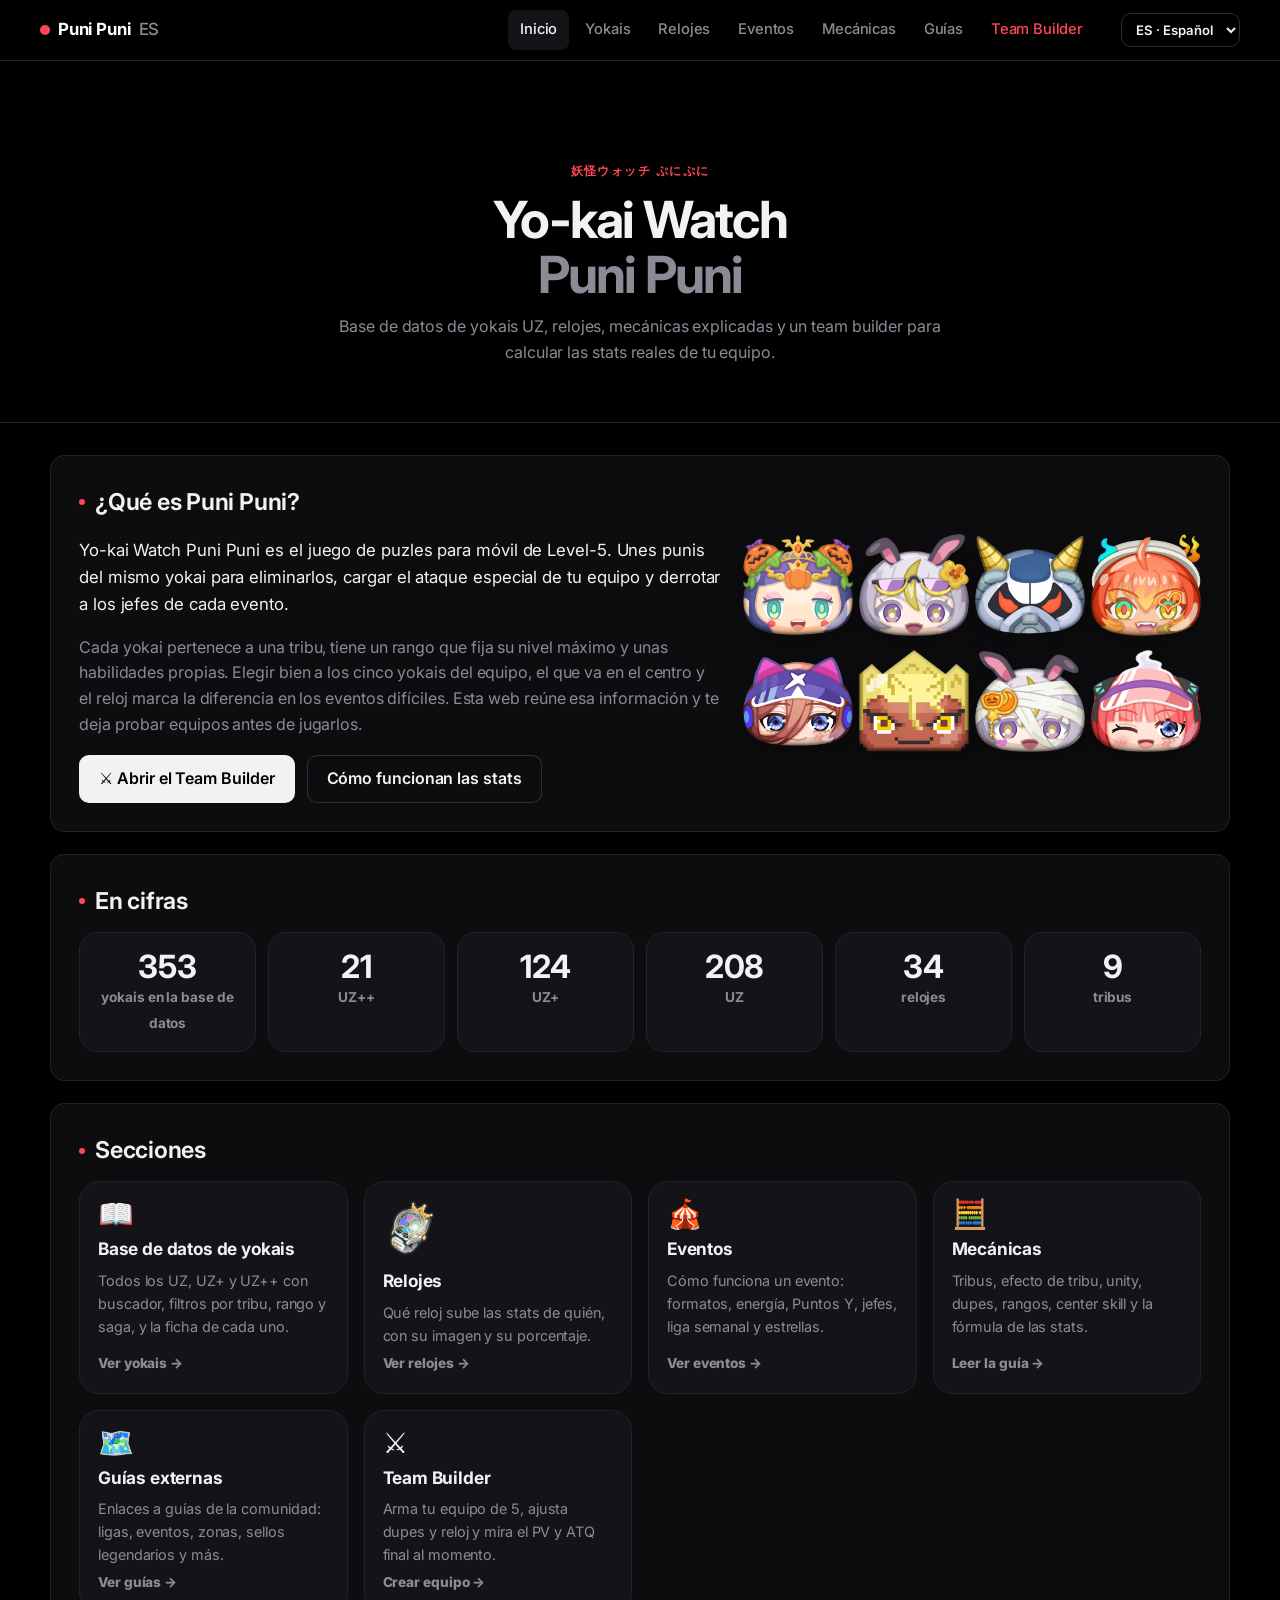
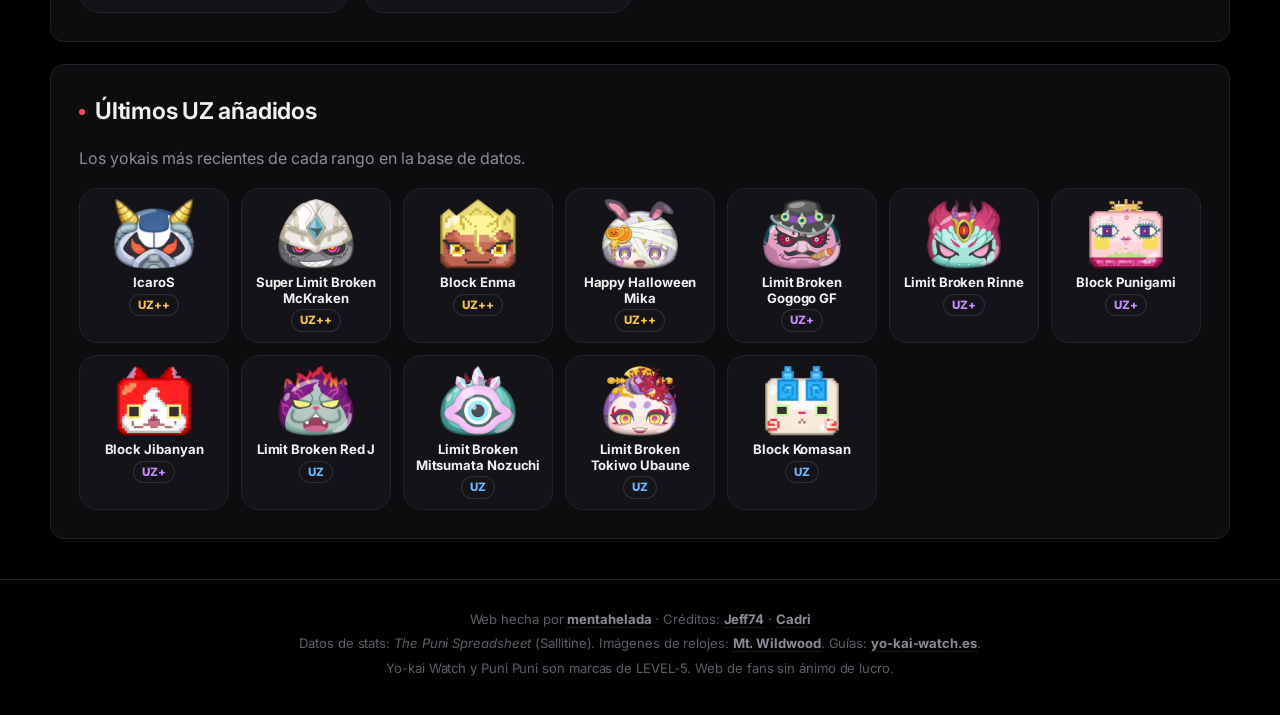
==== commit 85929ac8: "Web en español, inglés y japonés - Selector de idioma en el menú (ES por defecto, EN y JA); se recue" ====
--- a/index.html
+++ b/index.html
@@ -2,6 +2,7 @@
 <html lang="es">
 <head>
   <meta charset="UTF-8" />
+  <script src="assets/i18n.js"></script>
   <meta name="viewport" content="width=device-width, initial-scale=1.0" />
   <title>Puni Puni ES · Guía y Team Builder</title>
   <meta name="description" content="Guía en español de Yo-kai Watch Puni Puni: base de datos de yokais UZ, relojes, mecánicas y team builder." />
@@ -28,15 +29,15 @@
 <body>
   <nav class="site-nav">
     <a class="brand" href="index.html"><i class="brand-dot"></i>Puni Puni <span>ES</span></a>
-    <button class="nav-toggle" type="button" aria-label="Menú">☰</button>
+    <button class="nav-toggle" type="button" aria-label="Menú" data-i18n-aria="nav.menu">☰</button>
     <div class="nav-links">
-      <a href="index.html">Inicio</a>
-      <a href="yokais.html">Yokais</a>
-      <a href="relojes.html">Relojes</a>
-      <a href="eventos.html">Eventos</a>
-      <a href="mecanicas.html">Mecánicas</a>
-      <a href="guias.html">Guías</a>
-      <a class="nav-cta" href="team-builder.html">Team Builder</a>
+      <a href="index.html" data-i18n="nav.home">Inicio</a>
+      <a href="yokais.html" data-i18n="nav.yokai">Yokais</a>
+      <a href="relojes.html" data-i18n="nav.watches">Relojes</a>
+      <a href="eventos.html" data-i18n="nav.events">Eventos</a>
+      <a href="mecanicas.html" data-i18n="nav.mechanics">Mecánicas</a>
+      <a href="guias.html" data-i18n="nav.guides">Guías</a>
+      <a class="nav-cta" href="team-builder.html" data-i18n="nav.builder">Team Builder</a>
     </div>
   </nav>
 
@@ -44,7 +45,7 @@
     <div id="heroPunis" class="hero-punis" aria-hidden="true"></div>
     <div class="kicker">妖怪ウォッチ ぷにぷに</div>
     <h1>Yo-kai Watch<br><span>Puni Puni</span></h1>
-    <p>Base de datos de yokais UZ, relojes, mecánicas explicadas y un team builder para calcular las stats reales de tu equipo.</p>
+    <p data-i18n="idx.hero">Base de datos de yokais UZ, relojes, mecánicas explicadas y un team builder para calcular las stats reales de tu equipo.</p>
     <svg viewBox="0 0 1440 80" preserveAspectRatio="none" aria-hidden="true"><path d="M0,40 C240,80 480,0 720,32 C960,64 1200,16 1440,40 L1440,80 L0,80 Z"/></svg>
   </header>
 
@@ -52,12 +53,12 @@
     <section class="panel">
       <div class="intro">
         <div>
-          <h2>¿Qué es Puni Puni?</h2>
-          <p class="lead">Yo-kai Watch Puni Puni es el juego de puzles para móvil de Level-5. Unes punis del mismo yokai para eliminarlos, cargar el ataque especial de tu equipo y derrotar a los jefes de cada evento.</p>
-          <p class="muted">Cada yokai pertenece a una tribu, tiene un rango que fija su nivel máximo y unas habilidades propias. Elegir bien a los cinco yokais del equipo, el que va en el centro y el reloj marca la diferencia en los eventos difíciles. Esta web reúne esa información en español y te deja probar equipos antes de jugarlos.</p>
+          <h2 data-i18n="idx.whatTitle">¿Qué es Puni Puni?</h2>
+          <p class="lead" data-i18n="idx.what1">Yo-kai Watch Puni Puni es el juego de puzles para móvil de Level-5. Unes punis del mismo yokai para eliminarlos, cargar el ataque especial de tu equipo y derrotar a los jefes de cada evento.</p>
+          <p class="muted" data-i18n="idx.what2">Cada yokai pertenece a una tribu, tiene un rango que fija su nivel máximo y unas habilidades propias. Elegir bien a los cinco yokais del equipo, el que va en el centro y el reloj marca la diferencia en los eventos difíciles. Esta web reúne esa información en español y te deja probar equipos antes de jugarlos.</p>
           <div class="cta-row">
-            <a class="btn" href="team-builder.html">⚔ Abrir el Team Builder</a>
-            <a class="btn secondary" href="mecanicas.html">Cómo funcionan las stats</a>
+            <a class="btn" href="team-builder.html" data-i18n="idx.openTb">⚔ Abrir el Team Builder</a>
+            <a class="btn secondary" href="mecanicas.html" data-i18n="idx.howStats">Cómo funcionan las stats</a>
           </div>
         </div>
         <div id="introPunis" class="intro-punis" aria-hidden="true"></div>
@@ -65,39 +66,40 @@
     </section>
 
     <section class="panel">
-      <h2>En cifras</h2>
+      <h2 data-i18n="idx.numbers">En cifras</h2>
       <div class="stats-row" id="cifras"></div>
     </section>
 
     <section class="panel">
-      <h2>Secciones</h2>
+      <h2 data-i18n="idx.sections">Secciones</h2>
       <div class="cards">
-        <a class="card" href="yokais.html"><div class="icon">📖</div><strong>Base de datos de yokais</strong><span>Todos los UZ, UZ+ y UZ++ con buscador, filtros por tribu, rango y saga, y la ficha de cada uno.</span><b class="go">Ver yokais →</b></a>
-        <a class="card" href="relojes.html"><div class="icon"><img src="relojes/crown-watch.png" alt=""></div><strong>Relojes</strong><span>Qué reloj sube las stats de quién, con su imagen y su porcentaje.</span><b class="go">Ver relojes →</b></a>
-        <a class="card" href="eventos.html"><div class="icon">🎪</div><strong>Eventos</strong><span>Cómo funciona un evento: formatos, energía, Puntos Y, jefes, liga semanal y estrellas.</span><b class="go">Ver eventos →</b></a>
-        <a class="card" href="mecanicas.html"><div class="icon">🧮</div><strong>Mecánicas</strong><span>Tribus, efecto de tribu, unity, dupes, rangos, center skill y la fórmula de las stats.</span><b class="go">Leer la guía →</b></a>
-        <a class="card" href="guias.html"><div class="icon">🗺️</div><strong>Guías externas</strong><span>Enlaces a guías de la comunidad: ligas, eventos, zonas, sellos legendarios y más.</span><b class="go">Ver guías →</b></a>
-        <a class="card" href="team-builder.html"><div class="icon">⚔️</div><strong>Team Builder</strong><span>Arma tu equipo de 5, ajusta dupes y reloj y mira el PV y ATQ final al momento.</span><b class="go">Crear equipo →</b></a>
+        <a class="card" href="yokais.html"><div class="icon">📖</div><strong data-i18n="idx.c1t">Base de datos de yokais</strong><span data-i18n="idx.c1d">Todos los UZ, UZ+ y UZ++ con buscador, filtros por tribu, rango y saga, y la ficha de cada uno.</span><b class="go" data-i18n="idx.c1g">Ver yokais →</b></a>
+        <a class="card" href="relojes.html"><div class="icon"><img src="relojes/crown-watch.png" alt=""></div><strong data-i18n="nav.watches">Relojes</strong><span data-i18n="idx.c2d">Qué reloj sube las stats de quién, con su imagen y su porcentaje.</span><b class="go" data-i18n="idx.c2g">Ver relojes →</b></a>
+        <a class="card" href="eventos.html"><div class="icon">🎪</div><strong data-i18n="nav.events">Eventos</strong><span data-i18n="idx.c3d">Cómo funciona un evento: formatos, energía, Puntos Y, jefes, liga semanal y estrellas.</span><b class="go" data-i18n="idx.c3g">Ver eventos →</b></a>
+        <a class="card" href="mecanicas.html"><div class="icon">🧮</div><strong data-i18n="nav.mechanics">Mecánicas</strong><span data-i18n="idx.c4d">Tribus, efecto de tribu, unity, dupes, rangos, center skill y la fórmula de las stats.</span><b class="go" data-i18n="idx.c4g">Leer la guía →</b></a>
+        <a class="card" href="guias.html"><div class="icon">🗺️</div><strong data-i18n="idx.c5t">Guías externas</strong><span data-i18n="idx.c5d">Enlaces a guías de la comunidad: ligas, eventos, zonas, sellos legendarios y más.</span><b class="go" data-i18n="idx.c5g">Ver guías →</b></a>
+        <a class="card" href="team-builder.html"><div class="icon">⚔️</div><strong data-i18n="nav.builder">Team Builder</strong><span data-i18n="idx.c6d">Arma tu equipo de 5, ajusta dupes y reloj y mira el PV y ATQ final al momento.</span><b class="go" data-i18n="idx.c6g">Crear equipo →</b></a>
       </div>
     </section>
 
     <section class="panel">
-      <h2>Últimos UZ añadidos</h2>
-      <p class="muted">Los yokais más recientes de cada rango en la base de datos.</p>
+      <h2 data-i18n="idx.newest">Últimos UZ añadidos</h2>
+      <p class="muted" data-i18n="idx.newestHint">Los yokais más recientes de cada rango en la base de datos.</p>
       <div class="newest" id="newest"></div>
     </section>
   </main>
 
   <footer class="site-footer">
-    <p>Web hecha por <a href="https://discord.com/users/1440708112867921940" target="_blank" rel="noopener noreferrer">mentahelada</a> · Créditos: <a href="https://discord.com/users/732345044425506827" target="_blank" rel="noopener noreferrer">Jeff74</a> · <a href="https://discord.com/users/458312562069733397" target="_blank" rel="noopener noreferrer">Cadri</a></p>
-    <p>Datos de stats: <em>The Puni Spreadsheet</em> (por Sallitine). Imágenes de relojes: <a href="https://mtwildwood.net/es/puni/watches" target="_blank" rel="noopener noreferrer">Mt. Wildwood</a>. Guías: <a href="https://yo-kai-watch.es/secciones/juegos/punipuni" target="_blank" rel="noopener noreferrer">yo-kai-watch.es</a>.</p>
-    <p>Yo-kai Watch y Puni Puni son marcas de LEVEL-5. Web de fans sin ánimo de lucro.</p>
+    <p><span data-i18n="idx.madeBy">Web hecha por</span> <a href="https://discord.com/users/1440708112867921940" target="_blank" rel="noopener noreferrer">mentahelada</a> · <span data-i18n="tb.credits">Créditos:</span> <a href="https://discord.com/users/732345044425506827" target="_blank" rel="noopener noreferrer">Jeff74</a> · <a href="https://discord.com/users/458312562069733397" target="_blank" rel="noopener noreferrer">Cadri</a></p>
+    <p><span data-i18n="idx.dataBy">Datos de stats:</span> <em>The Puni Spreadsheet</em> (Sallitine). <span data-i18n="idx.watchImgs">Imágenes de relojes:</span> <a href="https://mtwildwood.net/es/puni/watches" target="_blank" rel="noopener noreferrer">Mt. Wildwood</a>. <span data-i18n="nav.guides">Guías</span>: <a href="https://yo-kai-watch.es/secciones/juegos/punipuni" target="_blank" rel="noopener noreferrer">yo-kai-watch.es</a>.</p>
+    <p data-i18n="footer.brand">Yo-kai Watch y Puni Puni son marcas de LEVEL-5. Web de fans sin ánimo de lucro.</p>
   </footer>
 
   <script src="character.js"></script>
   <script src="watches.js"></script>
   <script src="assets/comun.js"></script>
   <script>
+    addI18n({"idx.hero": ["Base de datos de yokais UZ, relojes, mecánicas explicadas y un team builder para calcular las stats reales de tu equipo.", "UZ yo-kai database, watches, explained mechanics and a team builder to calculate your team's real stats.", "UZ妖怪のデータベース、ウォッチ、仕組みの解説、そしてチームの本当のステータスを計算できる編成ツール。"], "idx.whatTitle": ["¿Qué es Puni Puni?", "What is Puni Puni?", "ぷにぷにとは？"], "idx.what1": ["Yo-kai Watch Puni Puni es el juego de puzles para móvil de Level-5. Unes punis del mismo yokai para eliminarlos, cargar el ataque especial de tu equipo y derrotar a los jefes de cada evento.", "Yo-kai Watch Puni Puni is Level-5's mobile puzzle game. You link punis of the same yo-kai to clear them, charge your team's special attack and defeat each event's bosses.", "妖怪ウォッチ ぷにぷには、レベルファイブのスマホ向けパズルゲーム。同じ妖怪のぷにをつなげて消し、ひっさつわざをためて、イベントのボスを倒そう。"], "idx.what2": ["Cada yokai pertenece a una tribu, tiene un rango que fija su nivel máximo y unas habilidades propias. Elegir bien a los cinco yokais del equipo, el que va en el centro y el reloj marca la diferencia en los eventos difíciles. Esta web reúne esa información y te deja probar equipos antes de jugarlos.", "Every yo-kai belongs to a tribe, has a rank that sets its max level and its own skills. Picking the right five yo-kai, the one in the center and the watch makes the difference in hard events. This site gathers that info and lets you test teams before playing them.", "妖怪にはそれぞれ種族、最大レベルを決めるランク、固有のスキルがあります。5体の編成、センター、ウォッチの選び方が難しいイベントでの勝敗を分けます。このサイトでは情報をまとめ、実際に使う前に編成を試せます。"], "idx.openTb": ["⚔ Abrir el Team Builder", "⚔ Open the Team Builder", "⚔ 編成ツールを開く"], "idx.howStats": ["Cómo funcionan las stats", "How stats work", "ステータスの仕組み"], "idx.numbers": ["En cifras", "In numbers", "データ"], "idx.sections": ["Secciones", "Sections", "コンテンツ"], "idx.c1t": ["Base de datos de yokais", "Yo-kai database", "妖怪データベース"], "idx.c1d": ["Todos los UZ, UZ+ y UZ++ con buscador, filtros por tribu, rango y saga, y la ficha de cada uno.", "Every UZ, UZ+ and UZ++ with search, filters by tribe, rank and series, and a profile for each one.", "UZ・UZ+・UZ++の全妖怪。検索、種族・ランク・シリーズでの絞り込み、個別ページ付き。"], "idx.c1g": ["Ver yokais →", "Browse yo-kai →", "妖怪を見る →"], "idx.c2d": ["Qué reloj sube las stats de quién, con su imagen y su porcentaje.", "Which watch boosts whose stats, with its image and percentage.", "どのウォッチが誰のステータスを上げるか、画像と倍率付きで。"], "idx.c2g": ["Ver relojes →", "See watches →", "ウォッチを見る →"], "idx.c3d": ["Cómo funciona un evento: formatos, energía, Puntos Y, jefes, liga semanal y estrellas.", "How an event works: formats, energy, Y Points, bosses, weekly league and stars.", "イベントの仕組み：形式、エネルギー、Yポイント、ボス、週間リーグ、星。"], "idx.c3g": ["Ver eventos →", "See events →", "イベントを見る →"], "idx.c4d": ["Tribus, efecto de tribu, unity, dupes, rangos, center skill y la fórmula de las stats.", "Tribes, tribe effect, unity, dupes, ranks, center skill and the stat formula.", "種族、種族効果、結束、凸、ランク、センタースキル、ステータスの計算式。"], "idx.c4g": ["Leer la guía →", "Read the guide →", "解説を読む →"], "idx.c5t": ["Guías externas", "External guides", "外部攻略リンク"], "idx.c5d": ["Enlaces a guías de la comunidad: ligas, eventos, zonas, sellos legendarios y más.", "Links to community guides: leagues, events, zones, legendary seals and more.", "コミュニティの攻略へのリンク：リーグ、イベント、ゾーン、伝説の封印など。"], "idx.c5g": ["Ver guías →", "See guides →", "リンクを見る →"], "idx.c6d": ["Arma tu equipo de 5, ajusta dupes y reloj y mira el PV y ATQ final al momento.", "Build your team of 5, set dupes and watch, and see the final HP and ATK instantly.", "5体のチームを組み、凸とウォッチを設定して、最終HPとこうげきをすぐに確認。"], "idx.c6g": ["Crear equipo →", "Build a team →", "チームを作る →"], "idx.newest": ["Últimos UZ añadidos", "Latest UZ added", "最新のUZ"], "idx.newestHint": ["Los yokais más recientes de cada rango en la base de datos.", "The most recent yo-kai of each rank in the database.", "データベースに追加された各ランクの最新妖怪。"], "idx.madeBy": ["Web hecha por", "Site made by", "制作"], "idx.dataBy": ["Datos de stats:", "Stat data:", "ステータスデータ："], "idx.watchImgs": ["Imágenes de relojes:", "Watch images:", "ウォッチ画像："], "idx.n.total": ["yokais en la base de datos", "yo-kai in the database", "体の妖怪"], "idx.n.watches": ["relojes", "watches", "種類のウォッチ"], "idx.n.tribes": ["tribus", "tribes", "種族"]});
     PP.floatingPunis("heroPunis", 14, [[3,12],[12,44],[5,72],[20,16],[22,66],[14,84],[90,72],[92,30],[78,58],[86,44],[26,40],[80,84],[72,12],[30,86]]);
 
     // Collage de la intro: 8 UZ++ al azar
@@ -108,8 +110,8 @@
     const by = r => characters.filter(c => c.rank === r).length;
     const tribes = new Set(characters.map(c => PP.key(c.tribe))).size;
     document.getElementById("cifras").innerHTML = [
-      [characters.length, "yokais en la base de datos"], [by("UZ++"), "UZ++"], [by("UZ+"), "UZ+"], [by("UZ"), "UZ"],
-      [CLOCKS.length, "relojes"], [tribes, "tribus"]
+      [characters.length, t("idx.n.total")], [by("UZ++"), "UZ++"], [by("UZ+"), "UZ+"], [by("UZ"), "UZ"],
+      [CLOCKS.length, t("idx.n.watches")], [tribes, t("idx.n.tribes")]
     ].map(([n, t]) => `<div class="stat-box"><b>${PP.fmt(n)}</b><span>${t}</span></div>`).join("");
 
     // Últimos añadidos: los 4 últimos de cada rango (el archivo sigue el orden de salida)
--- a/assets/nav.css
+++ b/assets/nav.css
@@ -39,6 +39,18 @@
   .site-nav .nav-links a { padding: 10px 14px; }
 }
 
+/* Idiomas: solo se ve el bloque del idioma actual */
+html[data-lang="es"] [data-l]:not([data-l="es"]),
+html[data-lang="en"] [data-l]:not([data-l="en"]),
+html[data-lang="ja"] [data-l]:not([data-l="ja"]) { display: none !important; }
+.site-nav .lang-switch {
+  width: auto !important; flex: 0 0 auto;
+  margin-left: 8px; padding: 7px 10px; border-radius: 8px; font: inherit; font-size: .82rem; font-weight: 600;
+  background: #000; color: #f2f2f4; border: 1px solid #2e2e36; cursor: pointer;
+}
+@media (max-width: 760px) { .site-nav .lang-switch { margin-left: auto; } .site-nav .nav-toggle { margin-left: 8px; } }
+html[lang="ja"] body { font-family: "Inter", "Noto Sans JP", "Hiragino Sans", "Yu Gothic", system-ui, sans-serif !important; }
+
 .site-footer {
   margin-top: 40px; padding: 26px 20px 34px; text-align: center;
   color: #a99fd0; font-size: .82rem; line-height: 1.7;
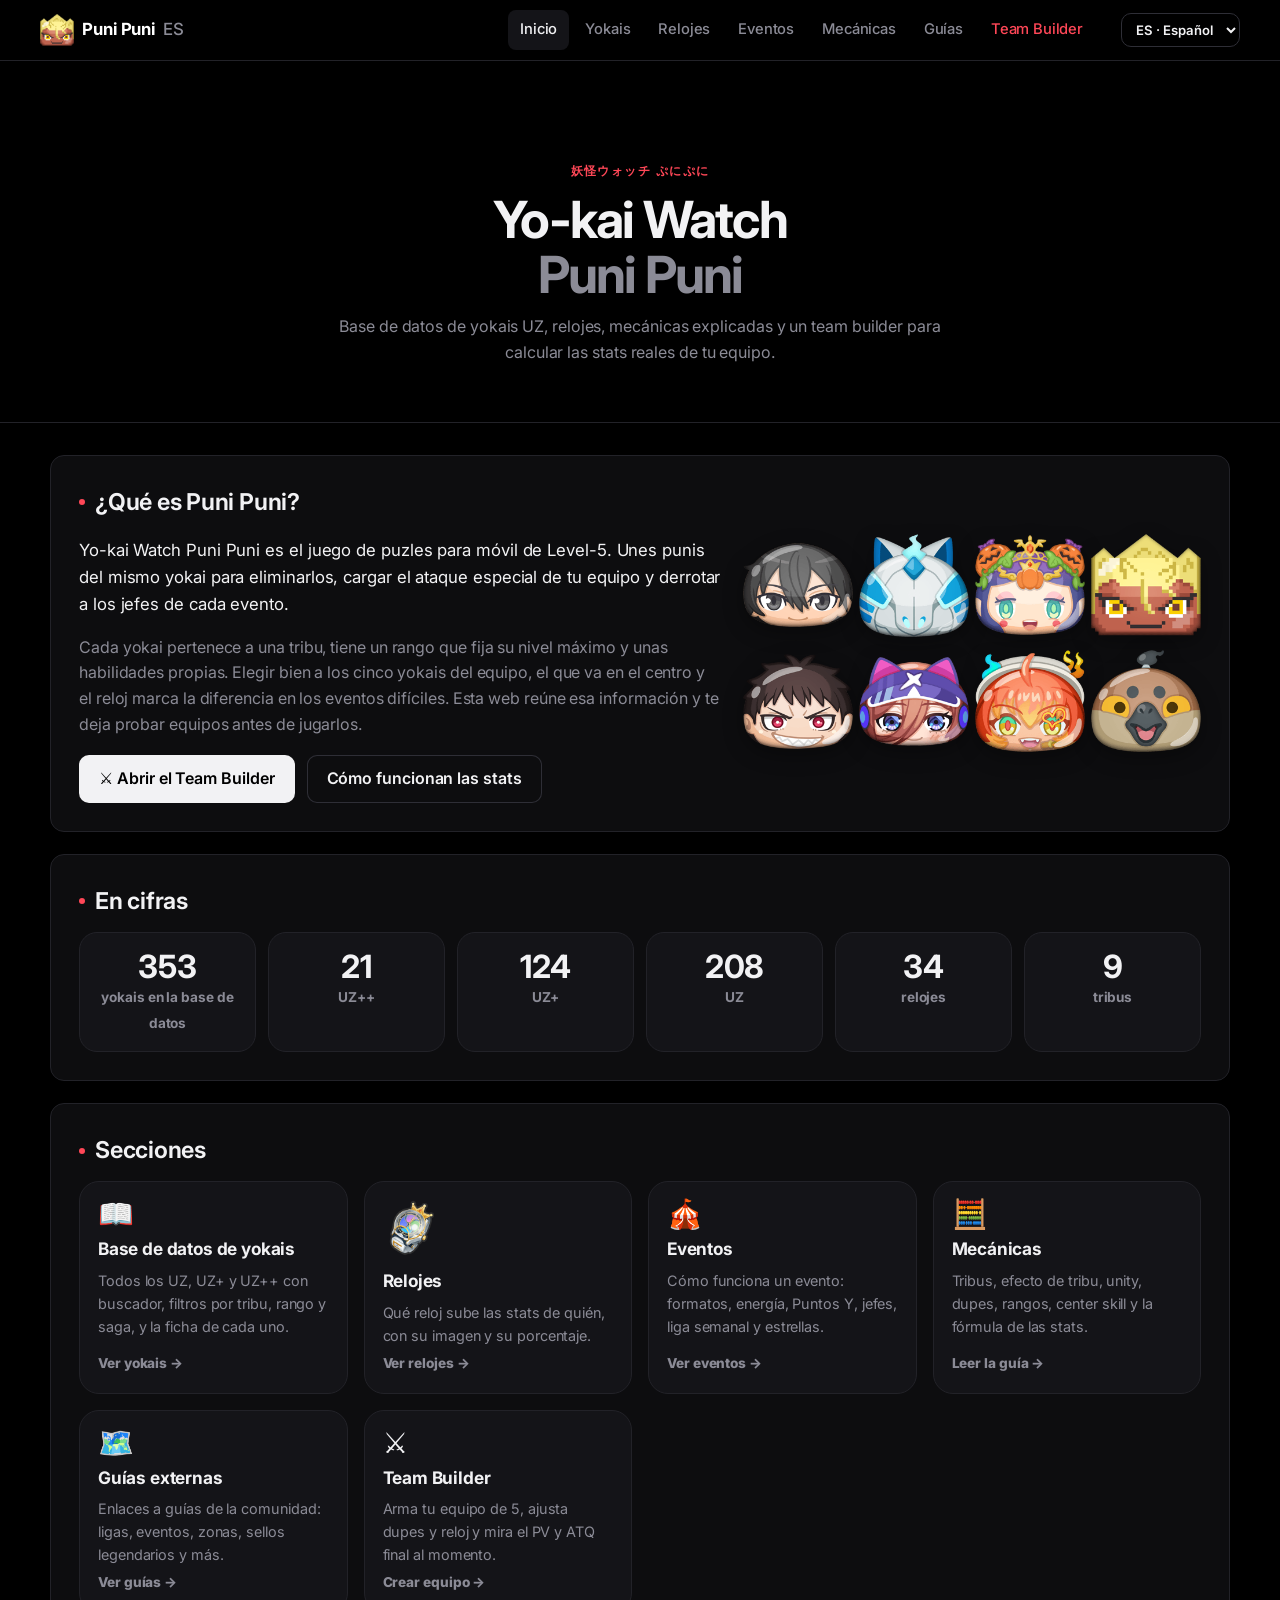
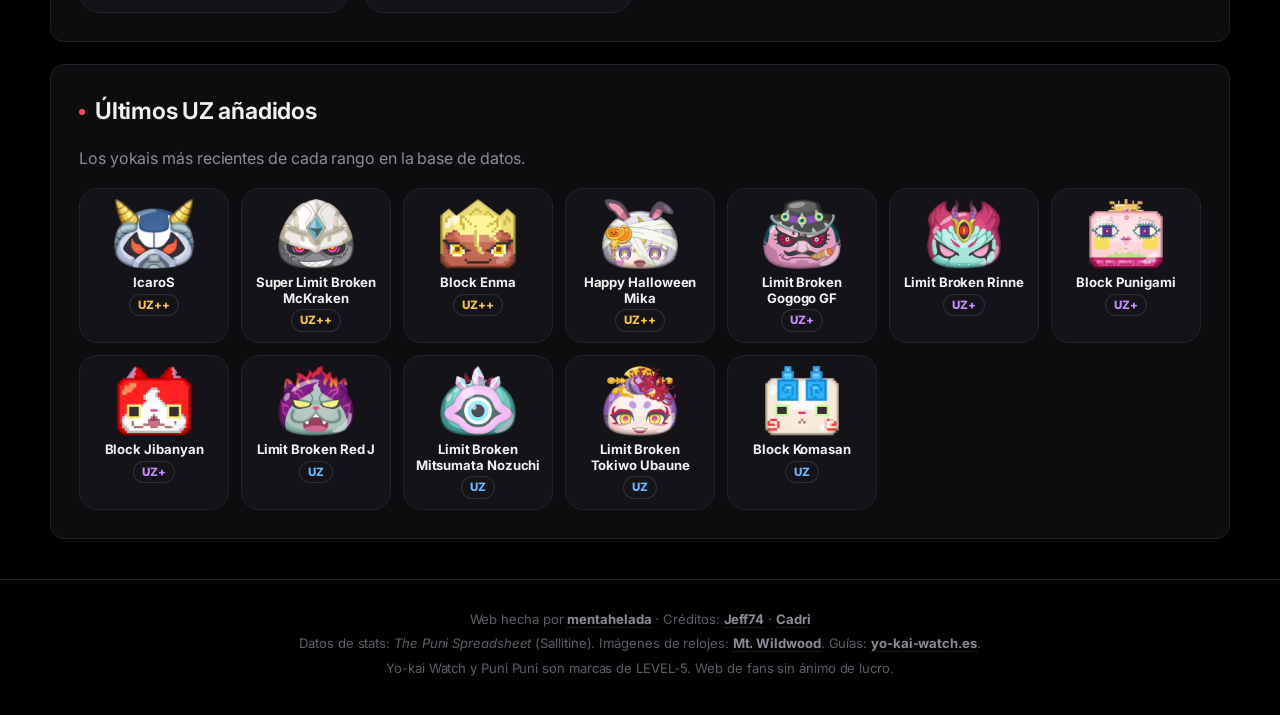
==== commit 07d4a57f: "Logo de Block Enma en la cabecera y como icono de pestaña Co-Authored-By: Claude Opus 5.5 <noreply@a" ====
--- a/index.html
+++ b/index.html
@@ -4,6 +4,7 @@
   <meta charset="UTF-8" />
   <script src="assets/i18n.js"></script>
   <meta name="viewport" content="width=device-width, initial-scale=1.0" />
+  <link rel="icon" type="image/png" href="assets/logo.png" />
   <title>Puni Puni ES · Guía y Team Builder</title>
   <meta name="description" content="Guía en español de Yo-kai Watch Puni Puni: base de datos de yokais UZ, relojes, mecánicas y team builder." />
   <link rel="preconnect" href="https://fonts.googleapis.com" />
@@ -28,7 +29,7 @@
 </head>
 <body>
   <nav class="site-nav">
-    <a class="brand" href="index.html"><i class="brand-dot"></i>Puni Puni <span>ES</span></a>
+    <a class="brand" href="index.html"><img class="brand-logo" src="assets/logo.png" alt="" width="34" height="32" />Puni Puni <span>ES</span></a>
     <button class="nav-toggle" type="button" aria-label="Menú" data-i18n-aria="nav.menu">☰</button>
     <div class="nav-links">
       <a href="index.html" data-i18n="nav.home">Inicio</a>
--- a/assets/nav.css
+++ b/assets/nav.css
@@ -12,11 +12,7 @@
   display: flex; align-items: center; gap: 8px;
   color: #fff; text-decoration: none; font-weight: 800; font-size: 1.05rem; white-space: nowrap;
 }
-.site-nav .brand-dot {
-  width: 22px; height: 22px; border-radius: 50%;
-  background: radial-gradient(circle at 35% 35%, #ff8a9a, #e8344e);
-  box-shadow: 0 0 0 3px rgba(232,52,78,.3);
-}
+.site-nav .brand-logo { width: auto; height: 32px; flex: none; display: block; }
 .site-nav .brand span { color: #ffcf3f; }
 .site-nav .nav-links { display: flex; gap: 4px; margin-left: auto; flex-wrap: wrap; }
 .site-nav .nav-links a {
--- a/assets/minimal.css
+++ b/assets/minimal.css
@@ -36,7 +36,6 @@
   backdrop-filter: blur(10px);
 }
 .site-nav .brand { font-weight: 700 !important; }
-.site-nav .brand-dot { width: 10px !important; height: 10px !important; background: var(--accent) !important; box-shadow: none !important; }
 .site-nav .brand span { color: var(--muted) !important; font-weight: 500; }
 .site-nav .nav-links a { color: var(--muted) !important; font-weight: 500 !important; border-radius: 8px !important; }
 .site-nav .nav-links a:hover { color: var(--text) !important; background: transparent !important; }
